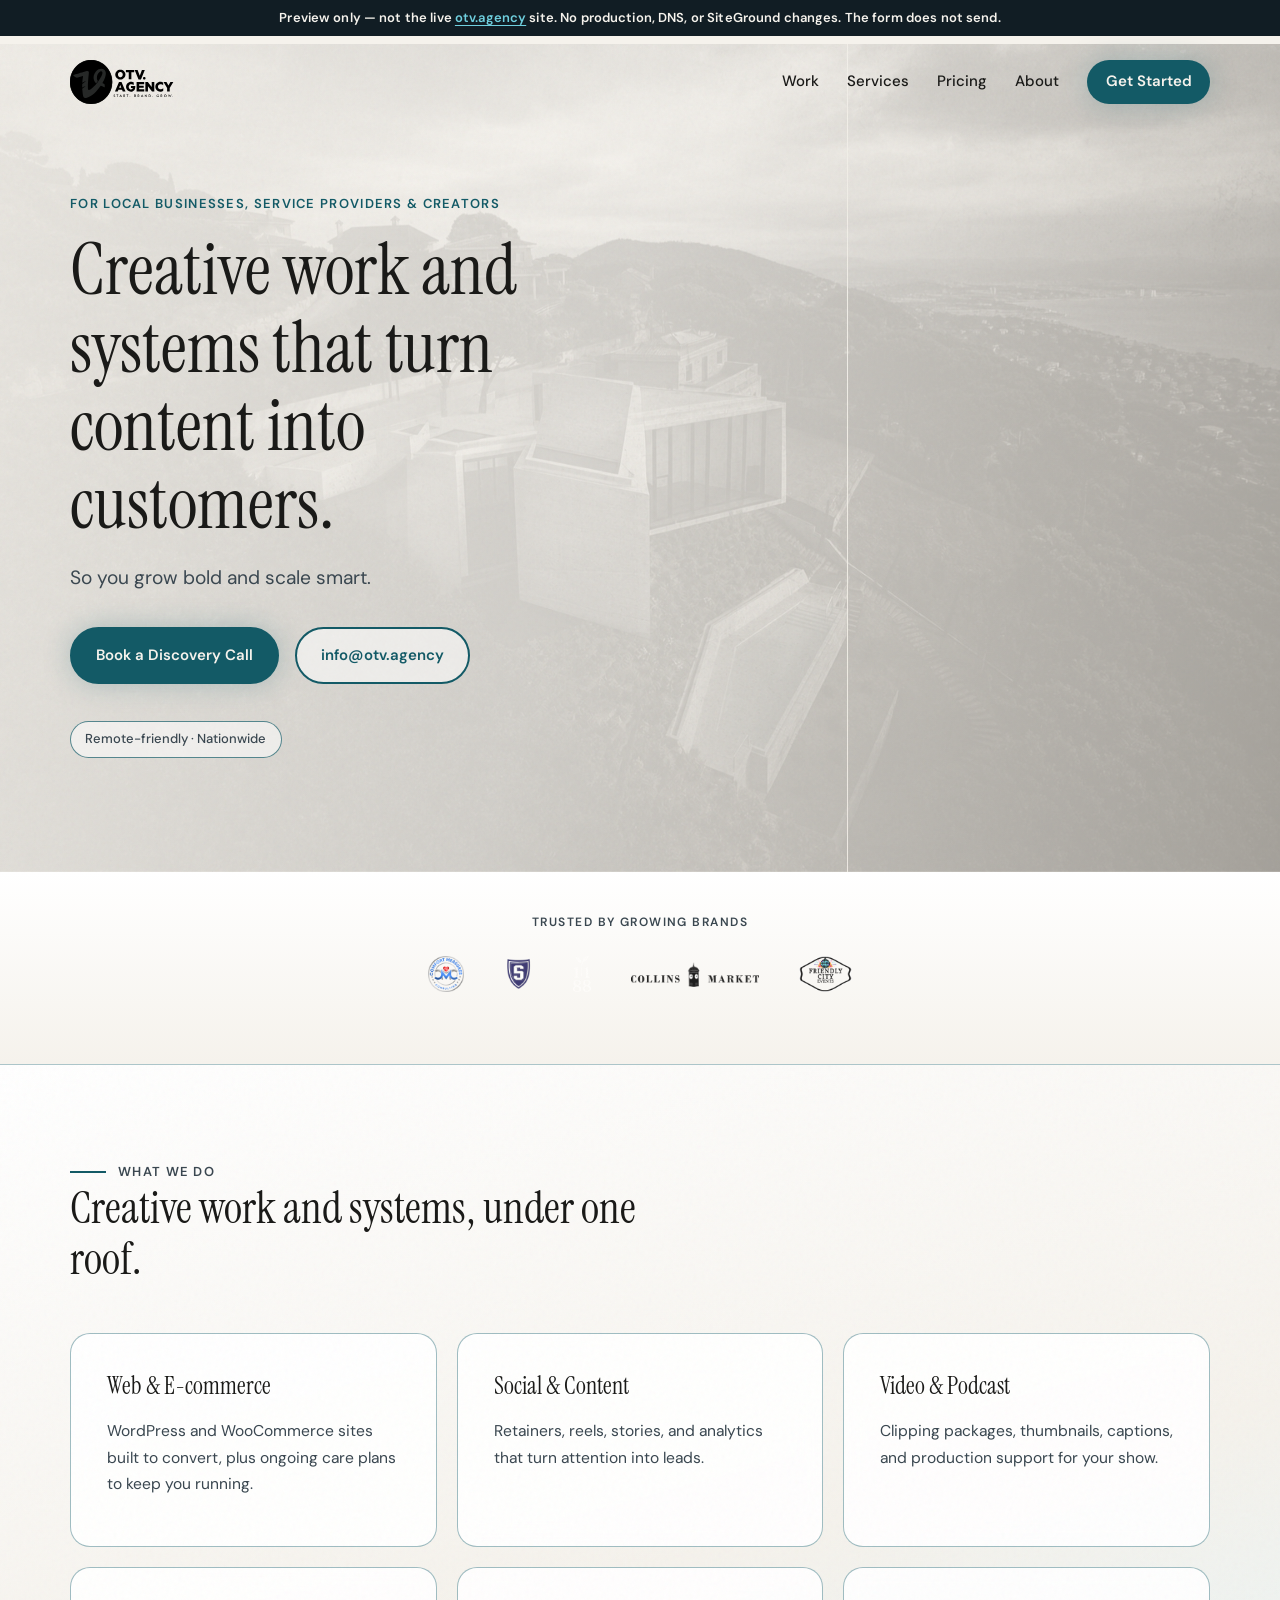
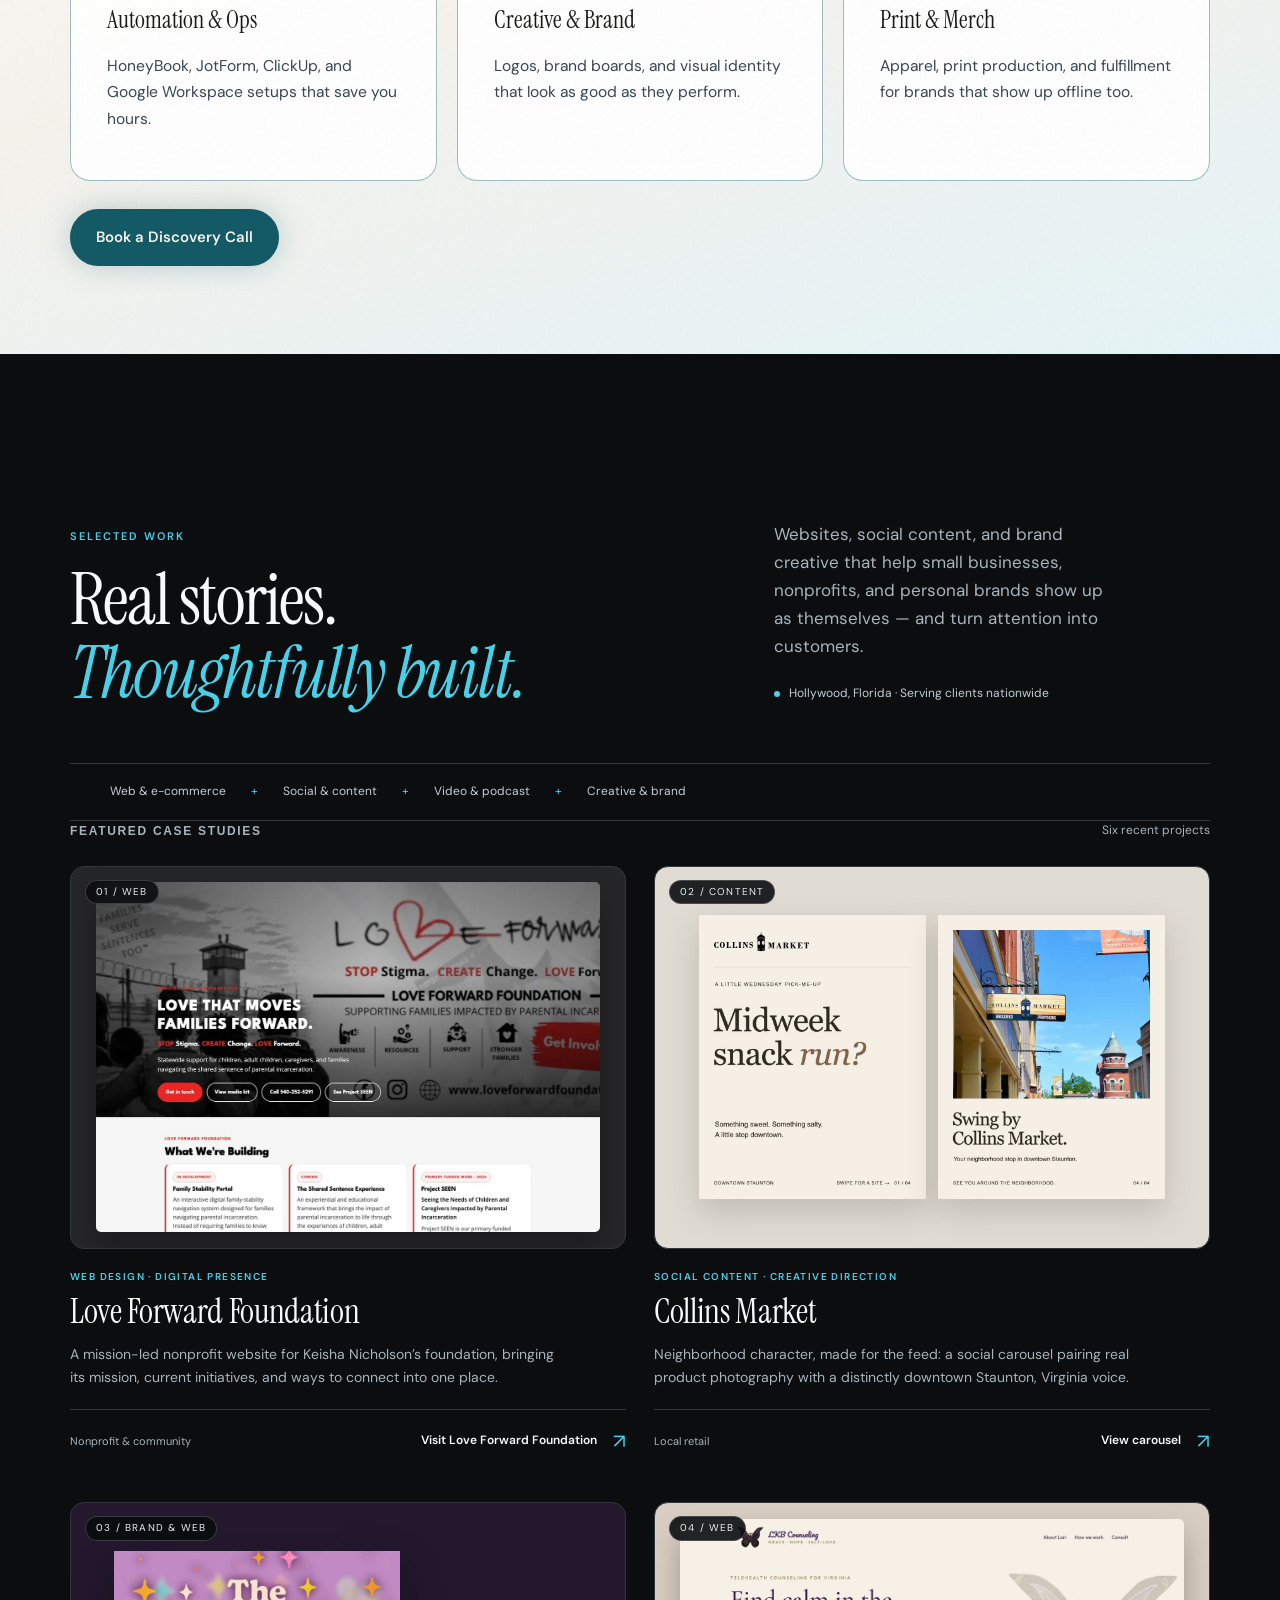
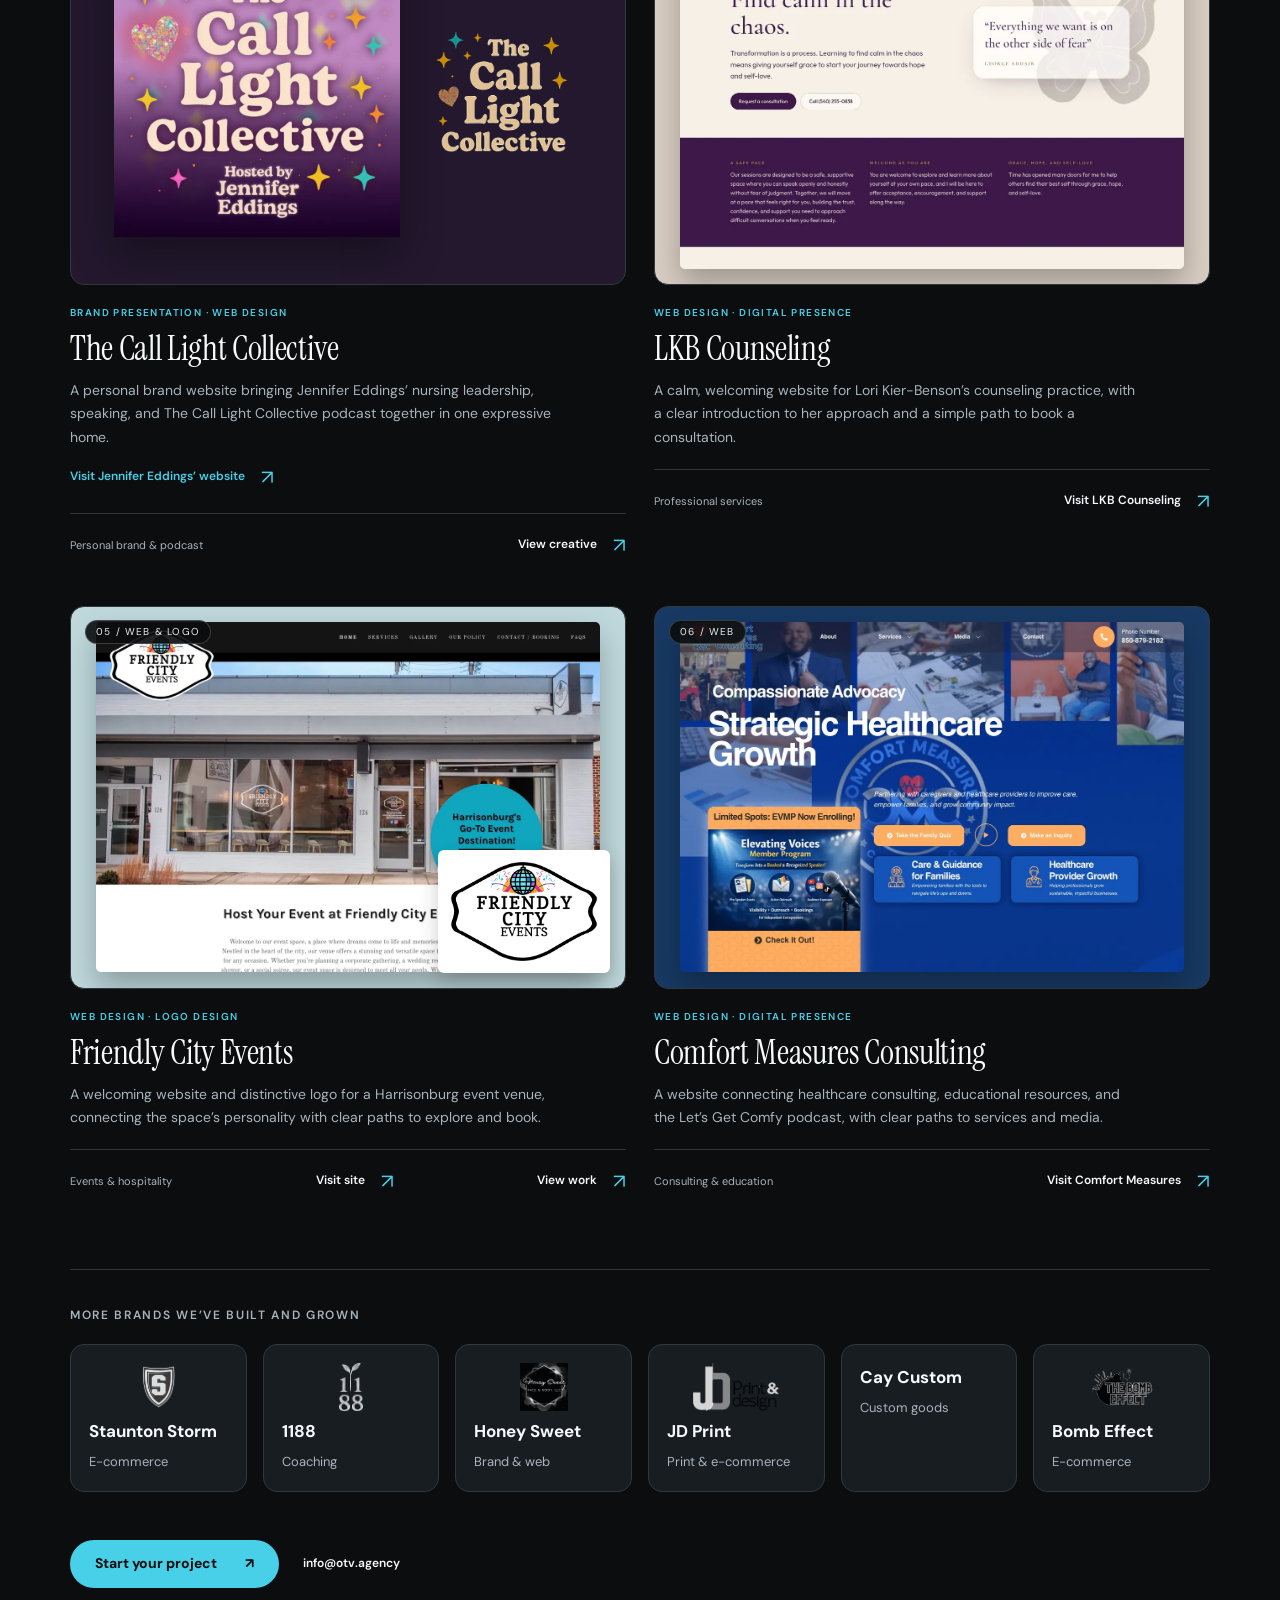
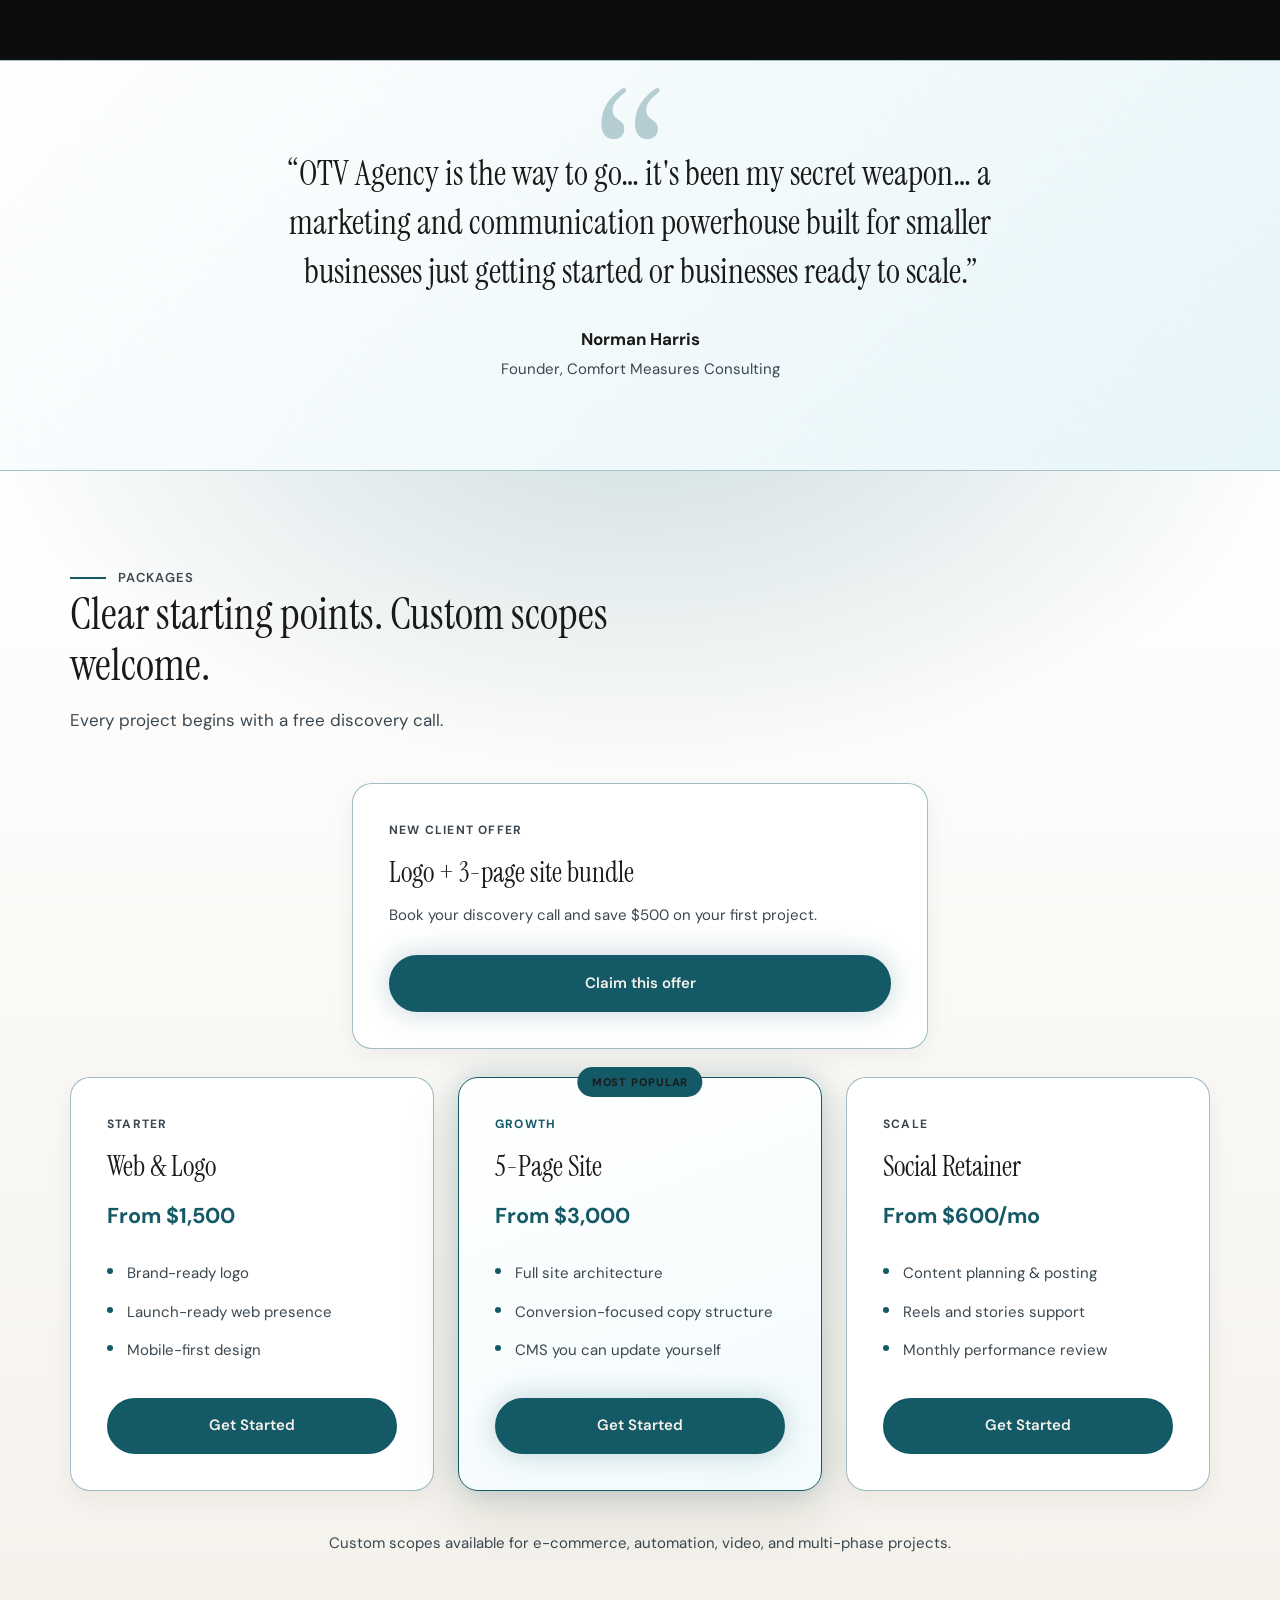
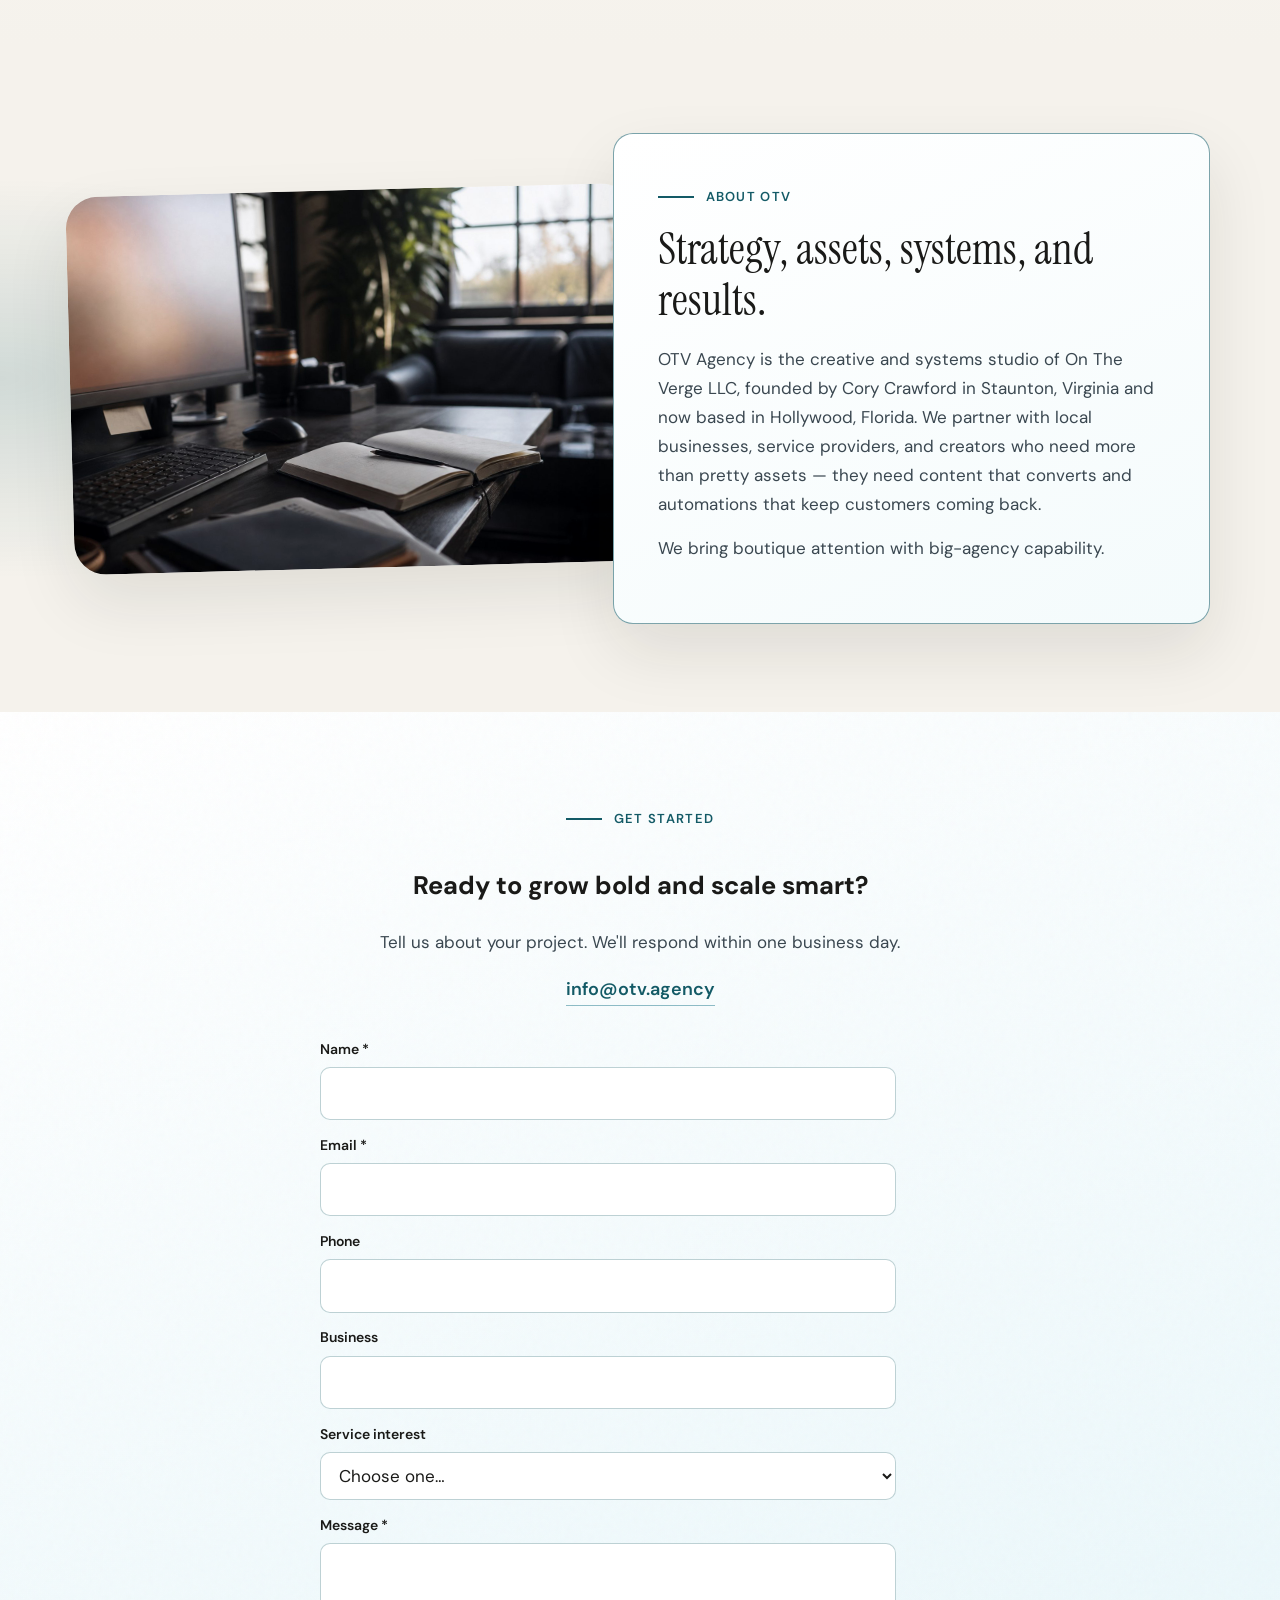
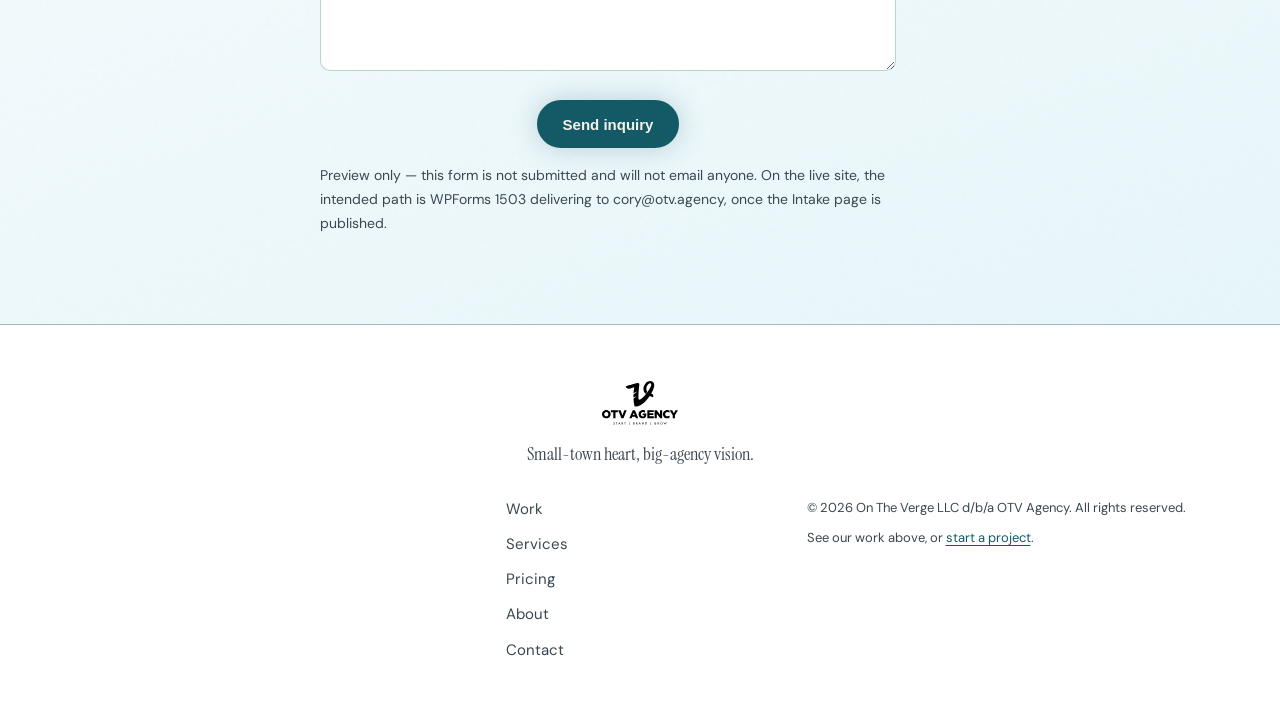
==== index.html @ 4861bded "Add noindex cleanup preview for otv.agency. Static staging only. Do not deploy to production or chan" ====
<!DOCTYPE html>
<html lang="en-US">
<head>
  <meta charset="UTF-8">
  <meta name="viewport" content="width=device-width, initial-scale=1">
  <title>OTV Agency | Web Design, Branding &amp; Social Content Agency (Preview)</title>
  <meta name="description" content="OTV Agency builds websites, brands, social content, and video that turn content into customers. See our work and start your project today.">
  <meta name="robots" content="noindex, nofollow">
  <link rel="canonical" href="https://otvagency.github.io/otv-agency-cleanup-preview/">
  <meta property="og:locale" content="en_US">
  <meta property="og:site_name" content="OTV Agency">
  <meta property="og:type" content="website">
  <meta property="og:title" content="OTV Agency | Web Design, Branding &amp; Social Content Agency">
  <meta property="og:description" content="OTV Agency builds websites, brands, social content, and video that turn content into customers. See our work and start your project today.">
  <meta property="og:url" content="https://otvagency.github.io/otv-agency-cleanup-preview/">
  <meta property="og:image" content="https://otvagency.github.io/otv-agency-cleanup-preview/theme/assets/images/og-image.jpg">
  <meta property="og:image:width" content="1200">
  <meta property="og:image:height" content="630">
  <meta property="og:image:alt" content="OTV Agency — Start. Brand. Grow.">
  <meta name="twitter:card" content="summary_large_image">
  <meta name="twitter:title" content="OTV Agency | Web Design, Branding &amp; Social Content Agency">
  <meta name="twitter:description" content="OTV Agency builds websites, brands, social content, and video that turn content into customers. See our work and start your project today.">
  <meta name="twitter:image" content="https://otvagency.github.io/otv-agency-cleanup-preview/theme/assets/images/og-image.jpg">
  <link rel="icon" href="theme/assets/images/favicon.svg" type="image/svg+xml">
  <link rel="preconnect" href="https://fonts.googleapis.com">
  <link rel="preconnect" href="https://fonts.gstatic.com" crossorigin>
  <link href="https://fonts.googleapis.com/css2?family=DM+Sans:ital,opsz,wght@0,9..40,400;0,9..40,500;0,9..40,600;0,9..40,700;1,9..40,400&amp;family=Instrument+Serif:ital@0;1&amp;display=swap" rel="stylesheet">
  <link rel="stylesheet" href="theme/assets/css/main.css">
  <link rel="stylesheet" href="theme/assets/portfolio-preview/portfolio.css">
</head>
<body class="has-preview-banner home">

<div class="preview-banner" role="note">
  Preview only — not the live <a href="https://otv.agency/">otv.agency</a> site. No production, DNS, or SiteGround changes. The form does not send.
</div>
<a class="skip-link" href="#main">Skip to content</a>
<header class="site-header" id="top"><div class="container header-inner"> <a aria-label="OTV Agency home" class="brand" href="https://otv.agency/"> <img alt="OTV Agency" class="brand-logo brand-logo--light" height="68" src="theme/assets/images/logos/OTV.Agency_Horiztonal_Logo_V3.svg" width="160"/> <img alt="" aria-hidden="true" class="brand-logo brand-logo--dark" height="68" src="theme/assets/images/logos/OTV.Agency_Horizontal_Logo_Dark.svg" width="160"/> </a> <button aria-controls="site-nav" aria-expanded="false" aria-label="Open menu" class="nav-toggle"> <span></span><span></span><span></span> </button><nav aria-label="Primary" class="site-nav" id="site-nav"> <a href="https://otv.agency/#work">Work</a> <a href="https://otv.agency/#services">Services</a> <a href="https://otv.agency/#pricing">Pricing</a> <a href="https://otv.agency/#about">About</a> <a class="nav-cta" href="#contact">Get Started</a></nav></div></header>
<main class="wp-block-group is-layout-flow wp-block-group-is-layout-flow" id="main"><section class="hero"><div aria-hidden="true" class="hero-media"> <img alt="" decoding="async" fetchpriority="high" height="1024" src="theme/assets/images/hero-bg.jpg" width="1536"/></div><div aria-hidden="true" class="hero-overlay"></div><div aria-hidden="true" class="hero-grain"></div><div class="container hero-inner"><div class="hero-grid"><p class="hero-eyebrow">For local businesses, service providers &amp; creators</p><div class="hero-copy"><h1>Creative work and systems that turn content into customers.</h1><p class="hero-lede">So you grow bold and scale smart.</p><div class="hero-actions"> <a class="btn btn-primary" href="#contact">Book a Discovery Call</a> <a class="btn btn-ghost" href="mailto:info@otv.agency">info@otv.agency</a></div><p class="hero-badge">Remote-friendly · Nationwide</p></div></div></div></section><section aria-label="Trusted by" class="proof-strip"><div class="container proof-strip-inner reveal is-visible" style="--reveal-delay: 0ms;"><p class="proof-strip-label">Trusted by growing brands</p><div class="proof-logos"> <img alt="Comfort Measures Consulting" loading="lazy" src="theme/assets/images/portfolio/logos/cmc.png"/> <img alt="Staunton Storm" loading="lazy" src="theme/assets/images/portfolio/logos/staunton-storm.png"/> <img alt="1188" loading="lazy" src="theme/assets/images/portfolio/logos/1188.png"/> <img alt="Collins Market" loading="lazy" src="theme/assets/images/portfolio/logos/collins-market.png"/> <img alt="Friendly City Events" loading="lazy" src="theme/assets/images/portfolio/logos/friendly-city.png"/></div></div></section><section class="section services" id="services"><div class="container"><div class="section-intro reveal is-visible" style="--reveal-delay: 60ms;"><p class="section-label">What We Do</p><h2>Creative work and systems, under one roof.</h2></div><div class="services-grid"><article class="service-card reveal is-visible" style="--reveal-delay: 120ms;"><h3>Web &amp; E-commerce</h3><p>WordPress and WooCommerce sites built to convert, plus ongoing care plans to keep you running.</p> </article><article class="service-card reveal is-visible" style="--reveal-delay: 180ms;"><h3>Social &amp; Content</h3><p>Retainers, reels, stories, and analytics that turn attention into leads.</p> </article><article class="service-card reveal is-visible" style="--reveal-delay: 240ms;"><h3>Video &amp; Podcast</h3><p>Clipping packages, thumbnails, captions, and production support for your show.</p> </article><article class="service-card reveal is-visible" style="--reveal-delay: 300ms;"><h3>Automation &amp; Ops</h3><p>HoneyBook, JotForm, ClickUp, and Google Workspace setups that save you hours.</p> </article><article class="service-card reveal is-visible" style="--reveal-delay: 360ms;"><h3>Creative &amp; Brand</h3><p>Logos, brand boards, and visual identity that look as good as they perform.</p> </article><article class="service-card reveal is-visible" style="--reveal-delay: 360ms;"><h3>Print &amp; Merch</h3><p>Apparel, print production, and fulfillment for brands that show up offline too.</p> </article></div><div class="services-foot"><a class="btn btn-primary service-cta--section" href="#contact">Book a Discovery Call</a></div></div></section><section aria-labelledby="work-title" class="otvp otvp-embed" id="work"><div class="wrap"><header class="otvp-intro"><div><p class="eyebrow">Selected work</p><h2 class="otvp-h1" id="work-title">Real stories.<br/><em>Thoughtfully built.</em></h2></div><div class="otvp-intro-copy"><p>Websites, social content, and brand creative that help small businesses, nonprofits, and personal brands show up as themselves — and turn attention into customers.</p><p class="location"><span aria-hidden="true" class="dot"></span>Hollywood, Florida · Serving clients nationwide</p></div></header><ul aria-label="Featured services" class="service-line"><li>Web &amp; e-commerce</li><li>Social &amp; content</li><li>Video &amp; podcast</li><li>Creative &amp; brand</li></ul><div class="work"><div class="work-title"><h3 class="otvp-sub">Featured case studies</h3><span>Six recent projects</span></div><div class="grid"><article class="project"><div class="visual web love"><span aria-hidden="true" class="project-number">01 / WEB</span><img alt="Love Forward Foundation website homepage designed by OTV Agency, headline “Love that moves families forward”" decoding="async" height="833" loading="lazy" src="theme/assets/portfolio-preview/assets/love-forward.webp" width="1200"/></div><div class="project-content"><p class="project-kicker">Web design · Digital presence</p><h3>Love Forward Foundation</h3><p class="project-description">A mission-led nonprofit website for Keisha Nicholson’s foundation, bringing its mission, current initiatives, and ways to connect into one place.</p><div class="project-bottom"><span>Nonprofit &amp; community</span><a class="text-link" href="https://loveforwardfoundation.org/landing/" rel="noopener" target="_blank">Visit Love Forward Foundation <b aria-hidden="true">↗</b></a></div></div></article><article class="project"><div class="visual social"><span aria-hidden="true" class="project-number">02 / CONTENT</span><img alt="Collins Market “Midweek snack run?” Instagram carousel cover by OTV Agency" decoding="async" height="900" loading="lazy" src="theme/assets/portfolio-preview/assets/collins-01.webp" width="720"/><img alt="Collins Market carousel slide featuring the downtown Staunton storefront" decoding="async" height="900" loading="lazy" src="theme/assets/portfolio-preview/assets/collins-04.webp" width="720"/></div><div class="project-content"><p class="project-kicker">Social content · Creative direction</p><h3>Collins Market</h3><p class="project-description">Neighborhood character, made for the feed: a social carousel pairing real product photography with a distinctly downtown Staunton, Virginia voice.</p><div class="project-bottom"><span>Local retail</span><button aria-haspopup="dialog" class="text-link" data-open="otvp-collins" type="button">View carousel <b aria-hidden="true">↗</b></button></div></div></article><article class="project"><div class="visual clc"><span aria-hidden="true" class="project-number">03 / BRAND &amp; WEB</span><img alt="The Call Light Collective podcast cover art hosted by Jennifer Eddings" class="cover" decoding="async" height="720" loading="lazy" src="theme/assets/portfolio-preview/assets/call-light-cover.webp" width="720"/><img alt="The Call Light Collective wordmark logo" class="wordmark" decoding="async" height="371" loading="lazy" src="theme/assets/portfolio-preview/assets/call-light-wordmark.webp" width="400"/></div><div class="project-content"><p class="project-kicker">Brand presentation · Web design</p><h3>The Call Light Collective</h3><p class="project-description">A personal brand website bringing Jennifer Eddings’ nursing leadership, speaking, and The Call Light Collective podcast together in one expressive home.</p><a class="text-link website-link" href="https://jennifereddings.com/" rel="noopener" target="_blank">Visit Jennifer Eddings’ website <b aria-hidden="true">↗</b></a><div class="project-bottom"><span>Personal brand &amp; podcast</span><button aria-haspopup="dialog" class="text-link" data-open="otvp-calllight" type="button">View creative <b aria-hidden="true">↗</b></button></div></div></article><article class="project"><div class="visual web lkb"><span aria-hidden="true" class="project-number">04 / WEB</span><img alt="LKB Counseling therapy practice website with plum and cream palette and “Find calm in the chaos” headline" decoding="async" height="833" loading="lazy" src="theme/assets/portfolio-preview/assets/lkb-counseling.webp" width="1200"/></div><div class="project-content"><p class="project-kicker">Web design · Digital presence</p><h3>LKB Counseling</h3><p class="project-description">A calm, welcoming website for Lori Kier-Benson’s counseling practice, with a clear introduction to her approach and a simple path to book a consultation.</p><div class="project-bottom"><span>Professional services</span><a class="text-link" href="https://lkbcounseling.com/" rel="noopener" target="_blank">Visit LKB Counseling <b aria-hidden="true">↗</b></a></div></div></article><article class="project"><div class="visual web fce"><span aria-hidden="true" class="project-number">05 / WEB &amp; LOGO</span><img alt="Friendly City Events venue website in Harrisonburg, Virginia, designed by OTV Agency" decoding="async" height="833" loading="lazy" src="theme/assets/portfolio-preview/assets/friendly-city.webp" width="1200"/><img alt="Friendly City Events disco-ball logo designed by OTV Agency" class="project-logo" decoding="async" height="609" loading="lazy" src="theme/assets/portfolio-preview/assets/friendly-city-logo.webp" width="900"/></div><div class="project-content"><p class="project-kicker">Web design · Logo design</p><h3>Friendly City Events</h3><p class="project-description">A welcoming website and distinctive logo for a Harrisonburg event venue, connecting the space’s personality with clear paths to explore and book.</p><div class="project-bottom"><span>Events &amp; hospitality</span><a class="text-link" href="https://friendlycityevents.com/" rel="noopener" target="_blank">Visit site <b aria-hidden="true">↗</b></a> <button aria-haspopup="dialog" class="text-link" data-open="otvp-friendly" type="button">View work <b aria-hidden="true">↗</b></button></div></div></article><article class="project"><div class="visual web cmc"><span aria-hidden="true" class="project-number">06 / WEB</span><img alt="Comfort Measures Consulting healthcare consulting website homepage with services navigation" decoding="async" height="833" loading="lazy" src="theme/assets/portfolio-preview/assets/comfort-measures.webp" width="1200"/></div><div class="project-content"><p class="project-kicker">Web design · Digital presence</p><h3>Comfort Measures Consulting</h3><p class="project-description">A website connecting healthcare consulting, educational resources, and the Let’s Get Comfy podcast, with clear paths to services and media.</p><div class="project-bottom"><span>Consulting &amp; education</span><a class="text-link" href="https://comfortmeasuresconsulting.com/" rel="noopener" target="_blank">Visit Comfort Measures <b aria-hidden="true">↗</b></a></div></div></article></div></div><div aria-labelledby="more-brands-title" class="otvp-more"><h3 class="otvp-sub" id="more-brands-title">More brands we’ve built and grown</h3><ul class="otvp-brands"><li><a href="https://stauntonstorm.com/" rel="noopener" target="_blank"> <img alt="Staunton Storm logo — E-commerce client of OTV Agency" decoding="async" height="80" loading="lazy" src="theme/assets/images/portfolio/logos/staunton-storm.png" width="160"/> <strong>Staunton Storm</strong><small>E-commerce</small> </a></li><li><a href="https://teamee88.com/" rel="noopener" target="_blank"> <img alt="1188 logo — Coaching client of OTV Agency" decoding="async" height="80" loading="lazy" src="theme/assets/images/portfolio/logos/1188.png" width="160"/> <strong>1188</strong><small>Coaching</small> </a></li><li><span> <img alt="Honey Sweet logo — Brand &amp; web client of OTV Agency" decoding="async" height="80" loading="lazy" src="theme/assets/images/portfolio/logos/honey-sweet.png" width="160"/> <strong>Honey Sweet</strong><small>Brand &amp; web</small> </span></li><li><span> <img alt="JD Print logo — Print &amp; e-commerce client of OTV Agency" decoding="async" height="80" loading="lazy" src="theme/assets/images/portfolio/logos/jdprint.png" width="160"/> <strong>JD Print</strong><small>Print &amp; e-commerce</small> </span></li><li><span> <strong>Cay Custom</strong><small>Custom goods</small> </span></li><li><span> <img alt="Bomb Effect logo — E-commerce client of OTV Agency" decoding="async" height="80" loading="lazy" src="theme/assets/images/portfolio/logos/bomb-effect.png" width="160"/> <strong>Bomb Effect</strong><small>E-commerce</small> </span></li></ul></div><p class="otvp-cta-row"><a class="button" href="#contact">Start your project <span aria-hidden="true">↗</span></a> <a class="text-link" href="mailto:info@otv.agency">info@otv.agency</a></p></div> <dialog aria-labelledby="otvp-collins-title" id="otvp-collins"><div class="dialog-top"><h3 id="otvp-collins-title">Collins Market / Midweek Snack Run</h3><button aria-label="Close carousel" class="close" data-close="" type="button">×</button></div><p class="dialog-copy">Selected social creative · Four original carousel graphics.</p><div class="gallery"><img alt="Slide 1 of 4: Midweek snack run?" decoding="async" height="900" loading="lazy" src="theme/assets/portfolio-preview/assets/collins-01.webp" width="720"/><img alt="Slide 2 of 4: Something sweet — Milka chocolate product photo" decoding="async" height="900" loading="lazy" src="theme/assets/portfolio-preview/assets/collins-02.webp" width="720"/><img alt="Slide 3 of 4: Something salty — wrap, chips, and drink photo" decoding="async" height="900" loading="lazy" src="theme/assets/portfolio-preview/assets/collins-03.webp" width="720"/><img alt="Slide 4 of 4: Swing by Collins Market — downtown storefront photo" decoding="async" height="900" loading="lazy" src="theme/assets/portfolio-preview/assets/collins-04.webp" width="720"/></div></dialog> <dialog aria-labelledby="otvp-calllight-title" id="otvp-calllight"><div class="dialog-top"><h3 id="otvp-calllight-title">The Call Light Collective</h3><button aria-label="Close creative gallery" class="close" data-close="" type="button">×</button></div><p class="dialog-copy">Jennifer Eddings’ personal brand website and podcast artwork. <a href="https://jennifereddings.com/" rel="noopener" target="_blank">Visit Jennifer’s website ↗</a></p><div class="gallery brand"><img alt="Jennifer Eddings “Nurse Leader and Storyteller” personal brand website" class="website-preview" decoding="async" height="833" loading="lazy" src="theme/assets/portfolio-preview/assets/jennifer-eddings-website.webp" width="1200"/><img alt="The Call Light Collective podcast artwork" decoding="async" height="720" loading="lazy" src="theme/assets/portfolio-preview/assets/call-light-cover.webp" width="720"/><img alt="The Call Light Collective wordmark" decoding="async" height="371" loading="lazy" src="theme/assets/portfolio-preview/assets/call-light-wordmark.webp" width="400"/></div></dialog> <dialog aria-labelledby="otvp-friendly-title" id="otvp-friendly"><div class="dialog-top"><h3 id="otvp-friendly-title">Friendly City Events / Website &amp; logo</h3><button aria-label="Close gallery" class="close" data-close="" type="button">×</button></div><p class="dialog-copy">Website and logo for the Harrisonburg event venue. <a href="https://friendlycityevents.com/" rel="noopener" target="_blank">Visit the website ↗</a></p><div class="gallery brand logo-work"><img alt="Friendly City Events website homepage" decoding="async" height="833" loading="lazy" src="theme/assets/portfolio-preview/assets/friendly-city.webp" width="1200"/><img alt="Friendly City Events logo with disco ball and colorful accents" decoding="async" height="609" loading="lazy" src="theme/assets/portfolio-preview/assets/friendly-city-logo.webp" width="900"/></div></dialog></section><section class="section testimonial"><div class="container testimonial-inner reveal is-visible" style="--reveal-delay: 360ms;"><blockquote><p>“OTV Agency is the way to go… it's been my secret weapon… a marketing and communication powerhouse built for smaller businesses just getting started or businesses ready to scale.”</p> <cite> <strong>Norman Harris</strong> <span>Founder, Comfort Measures Consulting</span> </cite></blockquote></div></section><section class="section pricing" id="pricing"><div class="container"><div class="section-intro reveal is-visible" style="--reveal-delay: 360ms;"><p class="section-label">Packages</p><h2>Clear starting points. Custom scopes welcome.</h2><p>Every project begins with a free discovery call.</p></div><article class="pricing-card pricing-offer reveal is-visible" id="new-client-offer" style="--reveal-delay: 360ms;"><p class="pricing-tier">New client offer</p><h3>Logo + 3-page site bundle</h3><p class="pricing-offer-copy">Book your discovery call and save $500 on your first project.</p> <a class="btn btn-primary" href="#contact">Claim this offer</a></article><div class="pricing-grid"><article class="pricing-card reveal is-visible" style="--reveal-delay: 360ms;"><p class="pricing-tier">Starter</p><h3>Web &amp; Logo</h3><p class="pricing-amount">From $1,500</p><ul><li>Brand-ready logo</li><li>Launch-ready web presence</li><li>Mobile-first design</li></ul> <a class="btn btn-secondary" href="#contact">Get Started</a></article><article class="pricing-card pricing-card--featured reveal is-visible" style="--reveal-delay: 360ms;"><p class="pricing-badge">Most popular</p><p class="pricing-tier">Growth</p><h3>5-Page Site</h3><p class="pricing-amount">From $3,000</p><ul><li>Full site architecture</li><li>Conversion-focused copy structure</li><li>CMS you can update yourself</li></ul> <a class="btn btn-primary" href="#contact">Get Started</a></article><article class="pricing-card reveal is-visible" style="--reveal-delay: 360ms;"><p class="pricing-tier">Scale</p><h3>Social Retainer</h3><p class="pricing-amount">From $600/mo</p><ul><li>Content planning &amp; posting</li><li>Reels and stories support</li><li>Monthly performance review</li></ul> <a class="btn btn-secondary" href="#contact">Get Started</a></article></div><p class="pricing-note">Custom scopes available for e-commerce, automation, video, and multi-phase projects.</p></div></section><section class="section about" id="about"><div class="container about-grid"><div class="about-media"> <img alt="Creative workspace at OTV Agency" src="theme/assets/images/about-studio.jpg"/></div><div class="about-copy reveal is-visible" style="--reveal-delay: 360ms;"><p class="section-label">About OTV</p><h2>Strategy, assets, systems, and results.</h2><p>OTV Agency is the creative and systems studio of On The Verge LLC, founded by Cory Crawford in Staunton, Virginia and now based in Hollywood, Florida. We partner with local businesses, service providers, and creators who need more than pretty assets — they need content that converts and automations that keep customers coming back.</p><p>We bring boutique attention with big-agency capability.</p></div></div></section><section class="section contact contact--cta" id="contact"><div class="container contact-cta-inner reveal is-visible" style="--reveal-delay: 360ms;"><p class="section-label">Get Started</p><h2>Ready to grow bold and scale smart?</h2><p>Tell us about your project. We'll respond within one business day.</p><div class="contact-actions">  <a class="contact-link" href="mailto:info@otv.agency">info@otv.agency</a></div>
<form action="#" class="contact-form-preview" id="lead-form" method="post" novalidate="">
<label for="lead-name">Name *</label>
<input autocomplete="name" id="lead-name" name="name" required="" type="text"/>
<label for="lead-email">Email *</label>
<input autocomplete="email" id="lead-email" name="email" required="" type="email"/>
<label for="lead-phone">Phone</label>
<input autocomplete="tel" id="lead-phone" name="phone" type="tel"/>
<label for="lead-business">Business</label>
<input autocomplete="organization" id="lead-business" name="business" type="text"/>
<label for="lead-service">Service interest</label>
<select id="lead-service" name="service">
<option value="">Choose one…</option>
<option>Web &amp; E-commerce</option>
<option>Social &amp; Content</option>
<option>Video &amp; Podcast</option>
<option>Automation &amp; Ops</option>
<option>Creative &amp; Brand</option>
<option>Not sure yet</option>
</select>
<label for="lead-message">Message *</label>
<textarea id="lead-message" name="message" required=""></textarea>
<div class="contact-actions" style="margin-top:1.25rem">
<button class="btn btn-primary" type="submit">Send inquiry</button>
</div>
<p class="form-note">Preview only — this form is not submitted and will not email anyone. On the live site, the intended path is WPForms 1503 delivering to cory@otv.agency, once the Intake page is published.</p>
<p class="form-success" role="status">Preview only. No message was sent.</p>
</form>
</div></section></main>
<footer class="site-footer"><div class="container footer-inner"><div class="footer-brand"> <img alt="OTV Agency" height="120" src="theme/assets/images/logos/OTV.Agency_Stacked_Logo_V4.svg" width="120"/><p class="footer-tagline">Small-town heart, big-agency vision.</p></div><nav aria-label="Footer" class="footer-nav"> <a href="https://otv.agency/#work">Work</a> <a href="https://otv.agency/#services">Services</a> <a href="https://otv.agency/#pricing">Pricing</a> <a href="https://otv.agency/#about">About</a> <a href="https://otv.agency/#contact">Contact</a></nav><div class="footer-meta"><p>© 2026 On The Verge LLC d/b/a OTV Agency. All rights reserved.</p><p class="footer-note">See our work above, or <a href="#contact">start a project</a>.</p></div></div></footer>
<script src="theme/assets/js/main.js" defer></script>
<script src="theme/assets/portfolio-preview/portfolio.js" defer></script>
<script>
document.getElementById('lead-form')?.addEventListener('submit', function (e) {
  e.preventDefault();
  this.classList.add('is-preview-submit');
});
</script>
</body></html>
---- theme/assets/css/main.css ----
:root {
  /* Slate Lagoon B (approved 2026-11-08) — trivial token swap, typography unchanged */
  --ink: #1a1a18;
  --ink-soft: #3a4750;
  --muted: #3a4750;
  --muted-light: #3a4750;
  --paper: #f5f2ec;
  --paper-2: #ebe7df;
  --white: #ffffff;
  --line: rgba(19, 90, 102, 0.16);
  --cyan: #135a66;
  --cyan-ink: #135a66;
  --cyan-ink-hover: #15535e;
  --cyan-bright: #3fbfd2; /* dark-mode / effect only; not for text on cream */

  /* Legacy names kept so older selectors still resolve */
  --black: var(--ink);
  --charcoal: #ebe7df;
  --surface: var(--white);
  --cream: var(--ink);
  --cream-deep: var(--paper-2);
  --cyan-deep: var(--cyan-ink);

  --forest: var(--cyan);
  --forest-deep: var(--cyan-ink);
  --navy: var(--cyan);
  --navy-deep: var(--cyan-ink);
  --stone: var(--muted);

  --font-display: "Instrument Serif", Georgia, serif;
  --font-body: "DM Sans", system-ui, sans-serif;

  --shadow-sm: 0 8px 24px rgba(26, 26, 24, 0.06);
  --shadow-md: 0 18px 44px rgba(26, 26, 24, 0.08);
  --shadow-lg: 0 28px 64px rgba(26, 26, 24, 0.1);
  --glow-cyan: 0 0 28px rgba(19, 90, 102, 0.25);
  --grain: url("data:image/svg+xml,%3Csvg viewBox='0 0 256 256' xmlns='http://www.w3.org/2000/svg'%3E%3Cfilter id='n'%3E%3CfeTurbulence type='fractalNoise' baseFrequency='0.85' numOctaves='4' stitchTiles='stitch'/%3E%3C/filter%3E%3Crect width='100%25' height='100%25' filter='url(%23n)' opacity='0.55'/%3E%3C/svg%3E");
  --radius-sm: 12px;
  --radius-md: 20px;
  --radius-lg: 32px;
  --max-width: 1140px;
  --preview-banner-h: 2.75rem;
}


*, *::before, *::after { box-sizing: border-box; }
html { scroll-behavior: smooth; }
body {
  margin: 0;
  font-family: var(--font-body);
  font-size: 1.0625rem;
  line-height: 1.7;
  color: var(--ink);
  background: var(--paper);
}
img { max-width: 100%; height: auto; display: block; }
a { color: var(--cyan-ink); text-underline-offset: 3px; }
a:hover { color: var(--cyan-ink-hover); }
a:focus-visible,
.btn:focus-visible,
.nav-toggle:focus-visible {
  outline: 2px solid var(--cyan-ink);
  outline-offset: 3px;
}

.skip-link {
  position: absolute; left: -9999px; top: 0; z-index: 9999;
  padding: 0.75rem 1.25rem; background: var(--cyan); color: var(--ink);
}
.skip-link:focus { left: 1rem; top: 1rem; }

.container { width: min(100% - 2.5rem, var(--max-width)); margin-inline: auto; }

/* Header */
.site-header {
  position: fixed; top: 0; left: 0; right: 0; z-index: 100;
  transition: background 0.3s, box-shadow 0.3s;
}
.site-header.is-scrolled {
  background: rgba(255, 255, 255, 0.94);
  backdrop-filter: blur(12px);
  box-shadow: var(--shadow-sm);
  border-bottom: 1px solid rgba(19, 90, 102, 0.35);
}
.header-inner {
  display: flex; align-items: center; justify-content: space-between;
  padding: 1rem 0; gap: 1rem;
}
.brand { display: flex; align-items: center; text-decoration: none; }
.brand-logo { height: 44px; width: auto; }
.is-editing .brand { min-width: 0; max-width: calc(100% - 3.25rem); }
.is-editing .brand-lockup {
  display: block;
  height: auto;
  width: auto;
  max-height: 4.5rem;
  max-width: 100%;
  object-fit: contain;
  object-position: left center;
}
.brand-logo--light { display: none; }
.brand-logo--dark { display: block; }

.site-nav { display: flex; align-items: center; gap: 1.75rem; }
.site-nav a {
  text-decoration: none; font-size: 0.9375rem; font-weight: 500;
  color: var(--ink);
}
.site-header.is-scrolled .site-nav a { color: var(--ink); }
.site-nav a:hover { color: var(--cyan-ink); opacity: 1; }
.site-header.is-scrolled .site-nav a:hover { color: var(--cyan-ink); opacity: 1; }
.nav-cta {
  padding: 0.55rem 1.15rem; border-radius: 999px;
  background: var(--cyan); color: var(--ink) !important;
  font-weight: 600 !important;
  box-shadow: var(--glow-cyan);
}
.nav-cta:hover { background: var(--cyan-ink); color: var(--white) !important; }
.site-header.is-scrolled .nav-cta {
  background: var(--cyan); color: var(--ink) !important;
}
.site-header.is-scrolled .nav-cta:hover {
  background: var(--cyan-ink); color: var(--white) !important;
}

.nav-toggle {
  display: none; flex-direction: column; gap: 5px;
  background: none; border: none; cursor: pointer; padding: 0.5rem;
}
.nav-toggle span {
  display: block; width: 24px; height: 2px;
  background: var(--ink); transition: 0.3s;
}
.site-header.is-scrolled .nav-toggle span { background: var(--ink); }

/* Hero */
.hero {
  position: relative; min-height: 92vh; display: flex; align-items: center;
  color: var(--ink); overflow: hidden;
  background: var(--paper);
}
.hero-media {
  position: absolute; inset: 0;
}
.hero-media img {
  width: 100%; height: 100%; object-fit: cover;
  filter: saturate(0.4) contrast(0.92) brightness(1.2);
}
.hero-overlay {
  position: absolute; inset: 0; z-index: 1;
  background: linear-gradient(
    105deg,
    rgba(245, 242, 236, 0.94) 0%,
    rgba(245, 242, 236, 0.84) 46%,
    rgba(221, 216, 207, 0.72) 100%
  );
}
.hero-grain {
  position: absolute; inset: 0; z-index: 2;
  opacity: 0.08;
  mix-blend-mode: multiply;
  pointer-events: none;
  background-image: var(--grain);
}
.hero-inner { position: relative; z-index: 3; padding: 8rem 0 5rem; }
.hero-grid {
  display: grid;
  grid-template-columns: minmax(0, 1fr) minmax(220px, 26rem);
  column-gap: clamp(2rem, 5vw, 4rem);
  row-gap: 1rem;
  align-items: start;
}
.hero-eyebrow {
  grid-column: 1 / -1;
  margin: 0;
  font-size: 0.8125rem;
  font-weight: 600;
  letter-spacing: 0.1em;
  text-transform: uppercase;
  color: var(--cyan-ink);
}
.hero-offer {
  grid-row: 2;
  grid-column: 2;
  align-self: start;
  padding: 1.75rem 1.75rem 1.5rem;
  border-radius: var(--radius-md);
  border: 1px solid rgba(19, 90, 102, 0.85);
  background: rgba(255, 255, 255, 0.92);
  backdrop-filter: blur(14px);
  box-shadow: var(--glow-cyan), 0 24px 50px rgba(21, 32, 38, 0.08);
}
.hero-copy {
  grid-row: 2;
  grid-column: 1;
}
.hero-offer-label {
  margin: 0 0 0.75rem;
  font-size: 0.75rem;
  font-weight: 700;
  letter-spacing: 0.12em;
  text-transform: uppercase;
  color: var(--cyan-ink);
}
.hero-offer-headline {
  margin: 0 0 0.75rem;
  font-family: var(--font-display);
  font-size: clamp(1.5rem, 2.5vw, 1.875rem);
  line-height: 1.15;
  color: var(--ink);
}
.hero-offer-copy {
  margin: 0 0 1.25rem;
  font-size: 0.9375rem;
  line-height: 1.55;
  color: var(--ink-soft);
}
.hero-offer-cta { width: 100%; }
.hero h1 {
  font-family: var(--font-display); font-size: clamp(2.75rem, 6vw, 4.5rem);
  font-weight: 400; line-height: 1.08; margin: 0 0 1.25rem; max-width: 16ch;
  color: var(--ink);
}
.hero-lede { font-size: 1.2rem; max-width: 44ch; color: var(--ink-soft); margin: 0 0 2rem; }
.hero-actions { display: flex; flex-wrap: wrap; gap: 1rem; margin-bottom: 1.5rem; }
.hero-badge {
  display: inline-block; font-size: 0.8125rem; font-weight: 500;
  padding: 0.4rem 0.9rem; border-radius: 999px;
  border: 1px solid rgba(19, 90, 102, 0.7); color: var(--ink-soft);
  background: rgba(255, 255, 255, 0.55);
}

/* Proof strip */
.proof-strip {
  padding: 2.5rem 0;
  background: linear-gradient(180deg, #ffffff 0%, var(--paper) 100%);
  border-bottom: 1px solid rgba(19, 90, 102, 0.35);
}
.proof-strip-inner { text-align: center; }
.proof-strip-label {
  margin: 0 0 1.5rem;
  font-size: 0.75rem;
  font-weight: 600;
  letter-spacing: 0.12em;
  text-transform: uppercase;
  color: var(--muted);
}
.proof-logos {
  display: flex;
  flex-wrap: wrap;
  align-items: center;
  justify-content: center;
  gap: 2rem 2.5rem;
  margin-bottom: 2rem;
}
.is-editing .proof-logos {
  margin-bottom: 0;
}
.is-editing .contact.section {
  padding-bottom: 2.75rem;
}
.is-editing .proof-strip {
  margin-top: 0;
  margin-bottom: 4.5rem;
  padding-top: 1.5rem;
  padding-bottom: 2.25rem;
}
.is-editing .proof-strip-label {
  font-size: 0.8125rem;
  margin-bottom: 1.75rem;
}
.is-editing .proof-logos {
  gap: 2.25rem 3rem;
}
.is-editing .proof-logos img {
  height: 3.25rem;
  max-width: 11rem;
}
.is-editing .proof-logos a {
  display: inline-flex;
  align-items: center;
  line-height: 0;
}
.proof-logos img {
  height: 2.25rem;
  width: auto;
  max-width: 8rem;
  object-fit: contain;
  opacity: 0.88;
  filter: none;
  transition: opacity 0.2s;
}
.proof-logos img:hover { opacity: 1; }
.proof-quote {
  margin: 0 auto;
  max-width: 52ch;
  padding: 0;
  border: none;
}
.proof-quote p {
  margin: 0 0 0.5rem;
  font-family: var(--font-display);
  font-size: 1.125rem;
  line-height: 1.5;
  color: var(--ink);
  font-style: italic;
}
.proof-quote cite {
  font-style: normal;
  font-size: 0.875rem;
  color: var(--muted);
}

/* Buttons */
.btn {
  display: inline-flex; align-items: center; justify-content: center;
  padding: 0.85rem 1.5rem; border-radius: 999px; font-weight: 600;
  font-size: 0.9375rem; text-decoration: none; border: 2px solid transparent;
  transition: transform 0.2s, background 0.2s, color 0.2s, box-shadow 0.2s;
}
.btn:hover { transform: translateY(-1px); }
.btn-primary {
  background: var(--cyan);
  color: var(--ink);
  box-shadow: var(--glow-cyan);
}
.btn-primary:hover {
  background: var(--cyan-ink);
  color: var(--white);
  box-shadow: 0 0 32px rgba(19, 90, 102, 0.55);
}
.btn-secondary {
  background: transparent;
  color: var(--cyan-ink);
  border-color: rgba(19, 90, 102, 0.9);
}
.btn-secondary:hover {
  background: rgba(19, 90, 102, 0.16);
  color: var(--cyan-ink-hover);
  border-color: var(--cyan);
}
.btn-ghost {
  background: rgba(255, 255, 255, 0.55);
  color: var(--cyan-ink);
  border-color: rgba(19, 90, 102, 0.9);
}
.btn-ghost:hover {
  background: rgba(19, 90, 102, 0.16);
  color: var(--cyan-ink-hover);
  border-color: var(--cyan);
}

/* Sections */
.section {
  position: relative;
  padding: 5.5rem 0;
  overflow: hidden;
}
.section-label {
  display: inline-flex;
  align-items: center;
  gap: 0.75rem;
  font-size: 0.8125rem;
  font-weight: 600;
  letter-spacing: 0.1em;
  text-transform: uppercase;
  color: var(--cyan-ink);
  margin: 0 0 0.75rem;
}
.section-label::before {
  content: "";
  width: 2.25rem;
  height: 2px;
  background: var(--cyan);
  flex-shrink: 0;
}
.section-intro { max-width: 640px; margin-bottom: 3rem; }
.section-intro h2 {
  font-family: var(--font-display);
  font-size: clamp(2rem, 4vw, 2.75rem);
  font-weight: 400;
  line-height: 1.15;
  margin: 0 0 1rem;
  color: var(--ink);
}
.section-intro p { color: var(--muted); margin: 0; }

/* Scroll reveal */
.reveal {
  opacity: 0;
  transform: translateY(22px);
  transition: opacity 0.65s ease var(--reveal-delay, 0ms),
    transform 0.65s ease var(--reveal-delay, 0ms);
}
.reveal.is-visible {
  opacity: 1;
  transform: none;
}

/* Services */
.services {
  background: linear-gradient(165deg, #ffffff 0%, var(--paper) 55%, #e5f4f7 100%);
  color: var(--ink);
}
.services::after {
  content: "";
  position: absolute;
  inset: 0;
  opacity: 0.06;
  mix-blend-mode: multiply;
  pointer-events: none;
  background-image: var(--grain);
}
.services .section-label { color: var(--cyan-ink); }
.services .section-intro h2 { color: var(--ink); }
.services .section-intro p { color: var(--muted); }
.services-grid {
  display: grid;
  grid-template-columns: repeat(auto-fit, minmax(280px, 1fr));
  gap: 1.25rem;
}
.service-card {
  position: relative;
  padding: 2rem 2rem 1.75rem 2.25rem;
  border-radius: var(--radius-md);
  background: rgba(255, 255, 255, 0.92);
  border: 1px solid rgba(19, 90, 102, 0.4);
  backdrop-filter: blur(10px);
  transition: background 0.3s, border-color 0.3s, box-shadow 0.3s, transform 0.3s;
  overflow: hidden;
  display: flex;
  flex-direction: column;
}
.service-card::after {
  content: "";
  position: absolute;
  left: 0;
  top: 0;
  bottom: 0;
  width: 3px;
  background: linear-gradient(180deg, var(--cyan), transparent);
  opacity: 0;
  transition: opacity 0.3s;
}
.service-card:hover {
  background: #ffffff;
  border-color: rgba(19, 90, 102, 0.85);
  box-shadow: var(--glow-cyan), 0 18px 40px rgba(21, 32, 38, 0.08);
  transform: translateY(-3px);
}
.service-card:hover::after { opacity: 1; }
.service-card h3 {
  font-family: var(--font-display);
  font-size: 1.5rem;
  font-weight: 400;
  margin: 0 0 0.75rem;
  color: var(--ink);
  max-width: 16ch;
}
.service-card p {
  margin: 0 0 1.25rem;
  color: var(--ink-soft);
  font-size: 0.975rem;
  flex: 1;
}
.service-cta {
  font-size: 0.875rem;
  font-weight: 600;
  color: var(--cyan-ink);
  text-decoration: none;
  align-self: flex-start;
}
.service-cta:hover { color: var(--cyan-ink-hover); }

/* Pricing */
.pricing {
  background:
    radial-gradient(ellipse 90% 60% at 50% -10%, rgba(19, 90, 102, 0.22), transparent 60%),
    linear-gradient(180deg, #ffffff 0%, var(--paper) 100%);
}
.pricing-offer {
  max-width: 36rem;
  margin: 0 auto 1.75rem;
}
.is-editing .pricing-offer {
  margin: 1.75rem auto 0;
}
.pricing-offer-copy {
  margin: 0 0 1.75rem;
  flex: 1;
  color: var(--ink-soft);
  font-size: 0.9375rem;
  line-height: 1.55;
}
.pricing-grid {
  display: grid;
  grid-template-columns: repeat(auto-fit, minmax(280px, 1fr));
  gap: 1.5rem;
  align-items: stretch;
}
.pricing-card {
  position: relative;
  padding: 2.25rem;
  border-radius: var(--radius-md);
  background: var(--white);
  border: 1px solid rgba(19, 90, 102, 0.4);
  display: flex;
  flex-direction: column;
  box-shadow: var(--shadow-sm);
  transition: transform 0.3s, box-shadow 0.3s, border-color 0.3s;
  color: var(--ink);
}
.pricing-card:hover {
  box-shadow: var(--shadow-md);
  border-color: rgba(19, 90, 102, 0.75);
}
.pricing-card--featured {
  background: linear-gradient(160deg, #ffffff 0%, #f3fbfd 100%);
  border: 1px solid var(--cyan);
  color: var(--ink);
  box-shadow: var(--glow-cyan), var(--shadow-lg);
  transform: translateY(-6px) scale(1.02);
}
.pricing-card--featured:hover { transform: translateY(-8px) scale(1.02); }
.pricing-badge {
  position: absolute;
  top: -0.7rem;
  left: 50%;
  transform: translateX(-50%);
  margin: 0;
  padding: 0.35rem 0.9rem;
  border-radius: 999px;
  font-size: 0.6875rem;
  font-weight: 700;
  letter-spacing: 0.08em;
  text-transform: uppercase;
  background: var(--cyan);
  color: var(--ink);
  white-space: nowrap;
}
.pricing-tier {
  font-size: 0.75rem;
  font-weight: 700;
  letter-spacing: 0.1em;
  text-transform: uppercase;
  color: var(--muted);
  margin: 0 0 0.5rem;
}
.pricing-card--featured .pricing-tier { color: var(--cyan-ink); }
.pricing-card h3 {
  font-family: var(--font-display);
  font-size: 1.75rem;
  font-weight: 400;
  margin: 0 0 0.5rem;
  color: var(--ink);
}
.pricing-card--featured h3 { color: var(--ink); }
.pricing-amount {
  font-size: 1.35rem;
  font-weight: 700;
  color: var(--cyan-ink);
  margin: 0 0 1.25rem;
}
.pricing-card--featured .pricing-amount { color: var(--cyan-ink); }
.pricing-card ul {
  list-style: none;
  padding: 0;
  margin: 0 0 1.75rem;
  flex: 1;
}
.pricing-card li {
  padding: 0.4rem 0 0.4rem 1.25rem;
  position: relative;
  font-size: 0.9375rem;
  color: var(--ink-soft);
}
.pricing-card--featured li { color: var(--ink-soft); }
.pricing-card li::before {
  content: "";
  position: absolute;
  left: 0;
  top: 0.85rem;
  width: 6px;
  height: 6px;
  border-radius: 50%;
  background: var(--cyan);
}
.pricing-card--featured li::before { background: var(--cyan); }
.pricing-card--featured .btn-primary {
  background: var(--cyan);
  color: var(--ink);
}
.pricing-note {
  text-align: center;
  color: var(--muted);
  margin: 2.5rem 0 0;
  font-size: 0.9375rem;
}

/* Work */
.work {
  background: linear-gradient(180deg, var(--paper) 0%, #ffffff 100%);
}
.work::before {
  content: "";
  position: absolute;
  inset: 0;
  background-image:
    linear-gradient(rgba(19, 90, 102, 0.16) 1px, transparent 1px),
    linear-gradient(90deg, rgba(19, 90, 102, 0.16) 1px, transparent 1px);
  background-size: 56px 56px;
  mask-image: linear-gradient(180deg, transparent, #000 12%, #000 88%, transparent);
  pointer-events: none;
}
.work-grid {
  display: grid;
  grid-template-columns: repeat(auto-fit, minmax(300px, 1fr));
  gap: 1.5rem;
}
.work-card {
  border-radius: var(--radius-md);
  overflow: hidden;
  background: var(--white);
  border: 1px solid rgba(19, 90, 102, 0.4);
  box-shadow: var(--shadow-sm);
  transition: box-shadow 0.3s, transform 0.3s, border-color 0.3s;
}
.work-card:hover {
  box-shadow: var(--glow-cyan), var(--shadow-md);
  transform: translateY(-4px);
  border-color: rgba(19, 90, 102, 0.85);
}
.work-link { display: block; color: inherit; text-decoration: none; }
.work-thumb {
  display: flex;
  align-items: center;
  justify-content: center;
  min-height: 14rem;
  padding: 2.5rem 2rem;
  background: linear-gradient(180deg, #f7fbfc 0%, #ffffff 100%);
  border-bottom: 1px solid rgba(19, 90, 102, 0.28);
  transition: background 0.3s;
  overflow: visible;
}
.work-card:hover .work-thumb {
  background: linear-gradient(180deg, #e7f7fb 0%, #ffffff 100%);
}
.work-thumb img {
  display: block;
  width: auto;
  height: auto;
  max-width: min(82%, 18rem);
  max-height: 8.5rem;
  object-fit: contain;
  object-position: center;
}
.work-thumb--wide {
  min-height: 15rem;
  padding: 2.75rem 2.25rem;
}
.work-thumb--wide img {
  max-width: min(90%, 16rem);
  max-height: 7.5rem;
}
.work-thumb--dark { background: #f4f8f9; }
.work-thumb-fallback {
  display: block;
  width: 4rem;
  height: 4rem;
  border-radius: 50%;
}
.work-thumb--1 { background: linear-gradient(135deg, #f4f8f9, #d7eef3); }
.work-thumb--2 { background: linear-gradient(135deg, #f7fbfc, #9ee4f2); }
.work-thumb--3 { background: linear-gradient(135deg, #ffffff, #d5e8ee); }
.work-thumb--4 { background: linear-gradient(135deg, #f7fbfc, #135a66); }
.work-thumb--5 { background: linear-gradient(135deg, #f4f8f9, #c5d0d6); }
.work-thumb--6 { background: linear-gradient(135deg, #ffffff, #7fd4e4); }
.work-meta {
  padding: 1.15rem 1.35rem 1.35rem;
  background: var(--white);
}
.work-tag {
  display: inline-block;
  font-size: 0.6875rem;
  font-weight: 700;
  letter-spacing: 0.08em;
  text-transform: uppercase;
  color: var(--cyan-ink);
  background: rgba(19, 90, 102, 0.18);
  padding: 0.25rem 0.6rem;
  border-radius: 999px;
  margin-bottom: 0.5rem;
}
.work-meta h3 { font-size: 1.125rem; font-weight: 600; margin: 0; color: var(--ink); }

/* Testimonial */
.testimonial {
  background: linear-gradient(135deg, #ffffff 0%, #e7f6fa 100%);
  color: var(--ink);
  border-top: 1px solid rgba(19, 90, 102, 0.35);
  border-bottom: 1px solid rgba(19, 90, 102, 0.35);
}
.testimonial::before {
  content: "\201C";
  position: absolute;
  top: 1rem;
  left: 50%;
  transform: translateX(-50%);
  font-family: var(--font-display);
  font-size: clamp(8rem, 18vw, 14rem);
  line-height: 1;
  color: rgba(19, 90, 102, 0.28);
  pointer-events: none;
}
.testimonial::after {
  content: "";
  position: absolute;
  inset: 0;
  opacity: 0.05;
  mix-blend-mode: multiply;
  pointer-events: none;
  background-image: var(--grain);
}
.testimonial-inner {
  position: relative;
  z-index: 1;
  max-width: 780px;
  margin-inline: auto;
  text-align: center;
}
.testimonial blockquote { margin: 0; }
.testimonial blockquote p {
  font-family: var(--font-display);
  font-size: clamp(1.5rem, 3vw, 2.125rem);
  line-height: 1.45;
  margin: 0 0 1.75rem;
  font-weight: 400;
  color: var(--ink);
}
.testimonial cite {
  font-style: normal;
  display: flex;
  flex-direction: column;
  gap: 0.2rem;
  align-items: center;
  color: var(--ink);
}
.testimonial cite span { font-size: 0.9375rem; color: var(--muted); }

/* About */
.about {
  background:
    radial-gradient(ellipse 70% 50% at 0% 50%, rgba(19, 90, 102, 0.16), transparent 60%),
    var(--paper);
}
.about-grid {
  display: grid;
  grid-template-columns: 1.05fr 0.95fr;
  gap: 0;
  align-items: center;
}
.about-media {
  position: relative;
  z-index: 1;
  padding-right: 2rem;
}
.about-media img {
  border-radius: var(--radius-lg);
  box-shadow: var(--shadow-lg);
  filter: saturate(0.85) contrast(1.02) brightness(1.02);
  transform: rotate(-1.5deg);
}
.about-copy {
  position: relative;
  z-index: 2;
  margin-left: -3.5rem;
  padding: 2.75rem;
  border-radius: var(--radius-md);
  background: linear-gradient(155deg, #ffffff, #f4fbfc);
  color: var(--ink);
  border: 1px solid rgba(19, 90, 102, 0.55);
  box-shadow: var(--shadow-lg);
}
.about-copy .section-label { color: var(--cyan-ink); }
.about-copy h2 {
  font-family: var(--font-display);
  font-size: clamp(2rem, 4vw, 2.75rem);
  font-weight: 400;
  line-height: 1.15;
  margin: 0 0 1.25rem;
  color: var(--ink);
}
.about-copy p {
  color: var(--ink-soft);
  margin: 0 0 1rem;
}
.about-copy strong { color: var(--ink); }

/* Contact */
.contact {
  background: linear-gradient(160deg, #ffffff 0%, #e7f6fa 100%);
  color: var(--ink);
}
.contact::after {
  content: "";
  position: absolute;
  inset: 0;
  opacity: 0.05;
  mix-blend-mode: multiply;
  pointer-events: none;
  background-image: var(--grain);
}
.contact .container { position: relative; z-index: 1; }
.contact--cta .section-label { color: var(--cyan-ink); }
.contact--cta h2 { color: var(--ink); }
.contact--cta p { color: var(--ink-soft); }
.contact--cta .contact-cta-inner {
  max-width: 640px;
  margin-inline: auto;
  text-align: center;
}
.contact-actions {
  display: flex;
  flex-wrap: wrap;
  gap: 1.25rem;
  justify-content: center;
  align-items: center;
  margin-top: 0.5rem;
}
.contact--cta .contact-link { border-bottom-color: rgba(12, 110, 132, 0.45); color: var(--cyan-ink); }
.contact-grid {
  display: grid;
  grid-template-columns: 1fr 1fr;
  gap: 3rem;
  align-items: start;
}
.contact-copy .section-label { color: var(--cyan-ink); }
.contact-copy h2 {
  font-family: var(--font-display);
  font-size: clamp(2rem, 4vw, 2.5rem);
  font-weight: 400;
  margin: 0 0 1rem;
  color: var(--ink);
}
.contact-copy p { color: var(--ink-soft); margin: 0 0 1.5rem; }
.contact-link {
  font-weight: 600;
  font-size: 1.125rem;
  text-decoration: none;
  color: var(--cyan-ink);
  border-bottom: 1px solid rgba(12, 110, 132, 0.45);
}
.contact-link:hover { color: var(--cyan-ink-hover); border-color: var(--cyan-ink-hover); }

/* Intake page */
.intake-page { padding-top: 0; }
.intake {
  background: var(--paper);
  padding: 7rem 0 4rem;
}
.intake-intro {
  max-width: 640px;
  margin-bottom: 2rem;
}
.intake-intro h1 {
  font-family: var(--font-display);
  font-size: clamp(2rem, 4vw, 2.75rem);
  font-weight: 400;
  line-height: 1.15;
  margin: 0 0 1rem;
  color: var(--ink);
}
.intake-intro p { color: var(--muted); margin: 0 0 0.75rem; }
.intake-alt { font-size: 0.9375rem; }
.intake-alt .contact-link {
  color: var(--cyan-ink);
  border-bottom-color: rgba(12, 110, 132, 0.45);
}
.intake-alt .contact-link:hover { color: var(--cyan-ink-hover); }
.intake-form-embed {
  border-radius: var(--radius-md);
  background: var(--white);
  border: 1px solid rgba(19, 90, 102, 0.45);
  box-shadow: var(--shadow-lg);
  overflow: hidden;
  min-height: 900px;
}
.intake-form-embed iframe {
  display: block;
  width: 100%;
  min-height: 900px;
  border: 0;
}

/* Footer */
.site-footer {
  background: #ffffff;
  color: var(--ink-soft);
  padding: 3.5rem 0 2.5rem;
  border-top: 1px solid rgba(19, 90, 102, 0.4);
}
.footer-inner {
  display: grid;
  grid-template-columns: 1.5fr 1fr 1.5fr;
  grid-template-areas:
    "brand brand brand"
    ". nav meta";
  gap: 1.75rem 2rem;
  align-items: start;
}
.footer-brand {
  grid-area: brand;
  display: flex;
  flex-direction: column;
  align-items: center;
  text-align: center;
  width: 100%;
}
.footer-brand img {
  display: block;
  width: 4.75rem;
  height: auto;
  max-width: none;
  margin: 0 auto 0.85rem;
  filter: none;
  opacity: 1;
}
.footer-tagline {
  font-family: var(--font-display);
  font-size: 1.125rem;
  color: var(--muted);
  margin: 0;
  width: 100%;
  text-align: center;
}
.footer-nav {
  grid-area: nav;
  display: flex;
  flex-direction: column;
  gap: 0.6rem;
}
.footer-meta { grid-area: meta; }
.footer-nav a { color: var(--ink-soft); text-decoration: none; font-size: 0.9375rem; }
.footer-nav a:hover { color: var(--cyan-ink); }
.footer-meta p { margin: 0 0 0.5rem; font-size: 0.8125rem; }
.footer-note { color: var(--muted); }

/* Editing page footer: three equal columns. Homepage keeps the shared layout above. */
.is-editing .footer-inner {
  grid-template-columns: 1fr 1fr 1fr;
  grid-template-areas: "brand nav meta";
  align-items: start;
}
.is-editing .footer-brand,
.is-editing .footer-nav,
.is-editing .footer-meta {
  width: 100%;
  text-align: center;
}
.is-editing .footer-nav {
  align-items: center;
}
.is-editing .footer-meta .hero-badge {
  margin-bottom: 0.75rem;
}

/* Responsive */
@media (max-width: 900px) {
  .about-grid, .contact-grid, .footer-inner { grid-template-columns: 1fr; }
  .footer-inner {
    grid-template-areas:
      "brand"
      "nav"
      "meta";
  }
  .is-editing .footer-inner {
    grid-template-columns: 1fr;
    grid-template-areas:
      "brand"
      "nav"
      "meta";
  }
  .about-media { padding-right: 0; }
  .about-copy { margin-left: 0; margin-top: -2rem; }
  .about-media img { transform: none; }
  .pricing-card--featured { transform: none; }
  .pricing-card--featured:hover { transform: translateY(-2px); }
}
@media (max-width: 768px) {
  .is-editing .brand-lockup { max-height: 3.75rem; }
  .nav-toggle { display: flex; }
  .site-nav {
    position: fixed; top: 0; right: 0; bottom: 0; width: min(280px, 85vw);
    flex-direction: column; align-items: flex-start; padding: 5rem 2rem 2rem;
    background: #ffffff; transform: translateX(100%);
    transition: transform 0.3s; gap: 1.25rem;
    border-left: 1px solid rgba(19, 90, 102, 0.45);
    box-shadow: var(--shadow-md);
  }
  .site-nav.is-open { transform: translateX(0); }
  .site-nav a { color: var(--ink) !important; font-size: 1.0625rem; }
  .nav-cta { margin-top: 0.5rem; color: var(--ink) !important; }
  .hero-inner { padding: 7rem 0 4rem; }
  .hero-grid {
    grid-template-columns: 1fr;
    row-gap: 2rem;
  }
  .hero-copy,
  .hero-offer {
    grid-column: 1;
    grid-row: auto;
  }
  .hero-offer {
    width: 100%;
    max-width: none;
    min-width: 0;
    margin: 0;
    justify-self: stretch;
    padding: 1.35rem 1.15rem 1.2rem;
  }
  .hero-offer-cta {
    padding-inline: 1rem;
  }
  .hero h1 { max-width: none; }
  .section { padding: 4rem 0; }
  .proof-logos { gap: 1.5rem; }
  .proof-logos img { height: 1.75rem; }
}

@media (prefers-reduced-motion: reduce) {
  .reveal {
    opacity: 1;
    transform: none;
    transition: none;
  }
}

/* Editing page only (preview.html). Homepage does not use .is-editing. */
.is-editing .service-switcher {
  position: relative;
  display: grid;
  grid-template-columns: minmax(16rem, 0.92fr) minmax(18rem, 1.08fr);
  gap: 1.25rem 2rem;
  align-items: start;
}
.is-editing .svc-input {
  position: absolute;
  width: 1px;
  height: 1px;
  padding: 0;
  margin: -1px;
  overflow: hidden;
  clip: rect(0, 0, 0, 0);
  white-space: nowrap;
  border: 0;
}
.is-editing .service-switcher .services-grid {
  display: flex;
  flex-direction: column;
  gap: 0.65rem;
  grid-column: 1;
  grid-row: 1;
}
.is-editing .service-card {
  cursor: pointer;
  padding: 0.95rem 1.15rem;
}
.is-editing .service-card:hover { transform: none; }
.is-editing .service-card h3 {
  margin: 0;
  max-width: none;
  font-size: 1.4rem;
}
.is-editing .service-card p {
  display: none;
  margin: 0.7rem 0 0;
  flex: none;
}
.is-editing #svc-web:checked ~ .services-grid label[for="svc-web"],
.is-editing #svc-social:checked ~ .services-grid label[for="svc-social"],
.is-editing #svc-video:checked ~ .services-grid label[for="svc-video"],
.is-editing #svc-automation:checked ~ .services-grid label[for="svc-automation"],
.is-editing #svc-print:checked ~ .services-grid label[for="svc-print"] {
  background: #ffffff;
  border-color: var(--cyan);
  box-shadow: var(--glow-cyan), 0 18px 40px rgba(21, 32, 38, 0.08);
}
.is-editing #svc-web:checked ~ .services-grid label[for="svc-web"]::after,
.is-editing #svc-social:checked ~ .services-grid label[for="svc-social"]::after,
.is-editing #svc-video:checked ~ .services-grid label[for="svc-video"]::after,
.is-editing #svc-automation:checked ~ .services-grid label[for="svc-automation"]::after,
.is-editing #svc-print:checked ~ .services-grid label[for="svc-print"]::after {
  opacity: 1;
}
.is-editing #svc-web:checked ~ .services-grid label[for="svc-web"] p,
.is-editing #svc-social:checked ~ .services-grid label[for="svc-social"] p,
.is-editing #svc-video:checked ~ .services-grid label[for="svc-video"] p,
.is-editing #svc-automation:checked ~ .services-grid label[for="svc-automation"] p,
.is-editing #svc-print:checked ~ .services-grid label[for="svc-print"] p {
  display: block;
}
.is-editing #svc-web:focus-visible ~ .services-grid label[for="svc-web"],
.is-editing #svc-social:focus-visible ~ .services-grid label[for="svc-social"],
.is-editing #svc-video:focus-visible ~ .services-grid label[for="svc-video"],
.is-editing #svc-automation:focus-visible ~ .services-grid label[for="svc-automation"],
.is-editing #svc-print:focus-visible ~ .services-grid label[for="svc-print"] {
  outline: 2px solid var(--cyan-ink);
  outline-offset: 3px;
}
.is-editing .service-example {
  display: none;
  grid-column: 2;
  grid-row: 1;
  grid-template-columns: minmax(6.5rem, 9.5rem) minmax(0, 1fr);
  gap: 1.15rem 1.35rem;
  align-items: start;
  align-self: start;
  margin-top: 0;
  padding: 1.35rem 1.4rem;
  background: #ffffff;
  border: 1px solid rgba(19, 90, 102, 0.55);
  border-radius: var(--radius-md);
  box-shadow: var(--shadow-sm);
}
.is-editing #svc-web:checked ~ .service-example--web,
.is-editing #svc-social:checked ~ .service-example--social,
.is-editing #svc-video:checked ~ .service-example--video,
.is-editing #svc-automation:checked ~ .service-example--automation,
.is-editing #svc-print:checked ~ .service-example--print {
  display: grid;
}
.is-editing .service-example img {
  width: 100%;
  max-height: 9.5rem;
  object-fit: contain;
  background: var(--paper);
  border-radius: var(--radius-sm, 8px);
}
.is-editing .service-example-kicker {
  margin: 0 0 0.35rem;
  color: var(--cyan-ink);
  font-size: 0.75rem;
  font-weight: 700;
  letter-spacing: 0.08em;
  text-transform: uppercase;
}
.is-editing .service-example-name {
  margin: 0 0 0.25rem;
  font-family: var(--font-display);
  font-size: 1.75rem;
  color: var(--ink);
}
.is-editing .service-example-tag {
  margin: 0 0 0.7rem;
  color: var(--cyan-ink);
  font-size: 0.8125rem;
  font-weight: 700;
  letter-spacing: 0.08em;
  text-transform: uppercase;
}
.is-editing .service-example-copy {
  margin: 0 0 0.85rem;
  color: var(--ink-soft);
  font-size: 0.975rem;
}
.is-editing .service-example a {
  color: var(--cyan-ink);
  font-weight: 600;
}
.is-editing .photo-frame,
.photo-frame {
  display: block;
  width: 8.75rem;
  height: 11rem;
  object-fit: cover;
  object-position: center center;
  border-radius: var(--radius-md);
  border: 1px solid rgba(19, 90, 102, 0.55);
}
.is-editing .testimonial .photo-frame,
.testimonial .photo-frame {
  position: relative;
  z-index: 1;
  margin: 0 auto 1.5rem;
}
.is-editing .about-media img.photo-frame,
.about-media img.photo-frame {
  width: 100%;
  max-width: 28rem;
  height: 16rem;
  margin: 0 0 1rem;
  padding: 0;
  transform: none;
  filter: none;
  object-fit: cover;
  object-position: center center;
}
.is-editing .about-media img.photo-frame {
  height: 22rem;
  margin-bottom: 0;
  object-position: center top;
}
.is-editing .site-footer .hero-badge {
  margin: 0 0 0.75rem;
}
.is-editing .testimonial-scroller {
  position: relative;
  z-index: 1;
  width: 100%;
  max-width: 100%;
  min-width: 0;
}
.is-editing .testimonial-row {
  position: relative;
  display: flex;
  align-items: flex-start;
  gap: 0;
  width: 100%;
  max-width: 100%;
  min-width: 0;
  margin: 0;
  overflow-x: auto;
  overflow-y: hidden;
  scroll-snap-type: x mandatory;
  scroll-behavior: smooth;
  -webkit-overflow-scrolling: touch;
  overscroll-behavior-x: contain;
  padding-bottom: 0.35rem;
  scrollbar-color: var(--cyan) transparent;
  scrollbar-width: thin;
}
.is-editing .testimonial-row:focus-visible {
  outline: 2px solid var(--cyan-ink);
  outline-offset: 4px;
}
.is-editing .testimonial-row > .testimonial-inner,
.is-editing .testimonial-row > .testimonial-quote {
  flex: 0 0 100%;
  width: 100%;
  max-width: 100%;
  min-width: 0;
  scroll-snap-align: start;
  box-sizing: border-box;
}
.is-editing .testimonial-controls {
  display: flex;
  justify-content: center;
  gap: 0.65rem;
  margin-top: 0.15rem;
}
.is-editing .testimonial-controls .btn {
  width: 3.25rem;
  height: 3.25rem;
  padding: 0;
}
.is-editing .testimonial-controls svg {
  display: block;
  width: 1.4rem;
  height: 1.4rem;
}
.is-editing .testimonial-controls .btn[disabled],
.is-editing .testimonial-controls .btn[disabled]:hover {
  opacity: 0.38;
  cursor: default;
  transform: none;
  background: transparent;
  color: var(--cyan-ink);
}
.is-editing .testimonial-row .testimonial-inner {
  max-width: none;
  margin-inline: 0;
}
.is-editing .testimonial-row .photo-frame {
  margin-bottom: 0.75rem;
}
.is-editing .testimonial-row .photo-frame--logo {
  object-fit: contain;
  background: #0a0a0a;
}
.is-editing .testimonial-row .photo-frame--head {
  object-position: center top;
}
.is-editing .testimonial-row blockquote p {
  margin-bottom: 0.85rem;
}
.is-editing .testimonial-row cite {
  gap: 0.1rem;
}
.is-editing .testimonial-quote {
  margin: 0;
  text-align: center;
  display: flex;
  flex-direction: column;
  justify-content: center;
  padding-block: 0.25rem;
}
@media (max-width: 768px) {
  .is-editing .service-switcher {
    grid-template-columns: 1fr;
  }
  .is-editing .service-example {
    grid-column: 1;
    grid-row: 2;
    grid-template-columns: 1fr;
  }
}

/* Portfolio screenshots */
.work-thumb--shot{padding:0;background:#0b0d0f;aspect-ratio:16/10;overflow:hidden}
.work-thumb--shot img{width:100%;height:100%;max-width:none;max-height:none;object-fit:cover;object-position:top}

/* 1.3.1: hero offer removed — single column */
.hero-grid { grid-template-columns: minmax(0, 1fr); }
.hero-copy { max-width: 52rem; }

/* 1.3.2: subtle Ken Burns drift on the original hero background (GPU transform only) */
.hero-media { overflow: hidden; }
.hero-media img {
  transform-origin: 60% 45%;
  will-change: transform;
  backface-visibility: hidden;
  animation: otv-hero-drift 32s ease-in-out infinite alternate;
}
@keyframes otv-hero-drift {
  0%   { transform: scale(1.04) translate3d(0, 0, 0); }
  50%  { transform: scale(1.09) translate3d(-1.2%, -0.8%, 0); }
  100% { transform: scale(1.12) translate3d(1%, -1.6%, 0); }
}
@media (max-width: 760px) {
  .hero-media img { animation-duration: 40s; }
  @keyframes otv-hero-drift {
    0%   { transform: scale(1.03) translate3d(0, 0, 0); }
    100% { transform: scale(1.08) translate3d(-1%, -1%, 0); }
  }
}
@media (prefers-reduced-motion: reduce) {
  .hero-media img { animation: none; transform: none; will-change: auto; }
}

/* Preview-only banner and lead form (not shipped as a live WP plugin) */
.preview-banner {
  position: fixed; top: 0; left: 0; right: 0; z-index: 10000;
  background: #111d24; color: #f5f2ec;
  font: 600 0.8125rem/1.4 "DM Sans", system-ui, sans-serif;
  text-align: center; padding: 0.55rem 1rem;
  letter-spacing: 0.01em;
}
.preview-banner a { color: #6fd0df; }
body.has-preview-banner { padding-top: var(--preview-banner-h); }
body.has-preview-banner .site-header { top: var(--preview-banner-h); }
body.has-preview-banner .site-nav { top: var(--preview-banner-h); }

/* Primary buttons: cream type on slate-teal (Slate Lagoon CTA on light) */
.btn-primary,
.nav-cta,
.nav-cta:hover,
.pricing-card .btn,
.service-cta--section {
  background: #135a66 !important;
  color: #f5f2ec !important;
  border-color: #135a66 !important;
}
.btn-primary:hover,
.nav-cta:hover,
.pricing-card .btn:hover,
.service-cta--section:hover {
  background: #15535e !important;
  color: #f5f2ec !important;
}
.btn-ghost,
.hero-actions .btn-ghost {
  color: #135a66 !important;
  border-color: #135a66 !important;
}

.services-grid + .services-foot {
  margin-top: 1.75rem;
  display: flex;
  justify-content: flex-start;
}
.contact-form-preview {
  margin-top: 2rem;
  max-width: 36rem;
  text-align: left;
}
.contact-form-preview label {
  display: block; font-size: 0.875rem; font-weight: 600;
  margin: 0.85rem 0 0.35rem; color: var(--ink);
}
.contact-form-preview input,
.contact-form-preview select,
.contact-form-preview textarea {
  width: 100%; padding: 0.7rem 0.85rem; border-radius: 10px;
  border: 1px solid rgba(19, 90, 102, 0.28);
  background: #fff; font: inherit; color: var(--ink);
}
.contact-form-preview textarea { min-height: 8rem; resize: vertical; }
.contact-form-preview .form-note {
  font-size: 0.875rem; color: var(--ink-soft); margin: 1rem 0 0;
}
.contact-form-preview .form-success {
  display: none; margin-top: 1rem; padding: 0.9rem 1rem;
  background: #ebe7df; border-radius: 10px; color: var(--ink);
}
.contact-form-preview.is-preview-submit .form-success { display: block; }
.footer-note a { color: #135a66; }
---- theme/assets/portfolio-preview/portfolio.css ----
.otvp{--bg:#0b0d0f;--panel:#181d22;--line:#30383e;--muted:#a8b4bc;--white:#f7fafc;--teal:#48d0e8;box-sizing:border-box;background:var(--bg);color:var(--white);font:400 17px/1.65 'OTV DM','DM Sans',sans-serif;isolation:isolate}.otvp *{box-sizing:border-box}.otvp :where(h1,h2,h3,p,ul){margin:0}.otvp :where(h1,h2,h3){color:var(--white);font-family:'OTV Serif','Instrument Serif',Georgia,serif;font-weight:400}.otvp a{color:inherit;text-underline-offset:5px}.otvp img{display:block;max-width:100%;height:auto}.otvp button{font:inherit;cursor:pointer}.otvp :is(a,button):focus-visible{outline:3px solid var(--teal);outline-offset:6px}.otvp .wrap{width:min(1140px,calc(100% - 48px));margin-inline:auto}.otvp .skip{position:absolute;top:8px;left:-9999px;background:var(--teal);color:var(--bg);padding:10px;z-index:10}.otvp .skip:focus{left:16px}.otvp .draft-bar{background:#181d22;color:#b7c4cc;font-size:12px;letter-spacing:.02em;text-align:center;padding:7px 18px}.otvp .draft-bar span{color:var(--teal)}.otvp .header{display:flex;align-items:center;justify-content:space-between;gap:20px;padding-block:27px;border-bottom:1px solid var(--line)}.otvp .logo{width:180px;height:auto}.otvp .header-right{display:flex;align-items:center;gap:25px;font-size:13px}.otvp .back{color:var(--muted);text-decoration:none}.otvp .back:hover{color:var(--white)}.otvp .button{display:inline-flex;align-items:center;justify-content:center;gap:28px;min-height:48px;padding:11px 24px;border-radius:999px;background:var(--teal);color:#0b0d0f;font-size:14px;font-weight:700;text-decoration:none;border:1px solid transparent;transition:background .15s}.otvp .button:hover{background:#91e5f2;color:#0b0d0f}.otvp .button.ghost{background:transparent;border-color:#48555d;color:var(--white)}.otvp .button.ghost:hover{border-color:var(--teal);color:var(--teal)}.otvp .eyebrow{font-size:11px;letter-spacing:.18em;font-weight:600;text-transform:uppercase;color:var(--teal)}.otvp .otvp-intro{display:grid;grid-template-columns:1.45fr 1fr;gap:72px;padding-block:70px 54px;align-items:end}.otvp h1{font-size:clamp(52px,6.2vw,80px);line-height:1.02;letter-spacing:-.025em;margin-top:18px}.otvp h1 em,.otvp .cta h2 em{color:var(--teal);font-weight:400}.otvp .otvp-intro-copy{color:var(--muted);max-width:350px;padding-bottom:5px}.otvp .otvp-intro-copy .location{font-size:12px;color:#c3ced4;margin-top:24px;display:flex;align-items:center;gap:9px}.otvp .dot{width:6px;height:6px;border-radius:50%;background:var(--teal);flex-shrink:0}.otvp .service-line{display:flex;gap:10px 25px;flex-wrap:wrap;padding-block:18px;border-block:1px solid var(--line);list-style:none;font-size:12px;color:#c3ced4}.otvp .service-line li+li:before{content:'+';color:var(--teal);margin-right:25px}.otvp .work{padding-block:54px 70px}.otvp .work-title{display:flex;align-items:center;justify-content:space-between;margin-bottom:25px}.otvp .work-title h3{font:600 12px/1.5 'OTV DM',sans-serif;letter-spacing:.14em;text-transform:uppercase}.otvp .work-title span{font-size:12px;color:var(--muted)}.otvp .grid{display:grid;grid-template-columns:1fr 1fr;gap:45px 28px}.otvp .project{min-width:0}.otvp .visual{display:flex;align-items:center;justify-content:center;aspect-ratio:1.45;overflow:hidden;position:relative;border:1px solid var(--line);border-radius:14px;background:#1e252b}.otvp .visual.web{padding:25px;background:#22292e}.otvp .visual.web img{width:100%;height:auto;border-radius:5px;box-shadow:0 15px 30px #0004}.otvp .visual.love{background:#262628}.otvp .visual.lkb{background:#d9cec3}.otvp .visual.social{gap:12px;padding:30px;background:#e0dcd3}.otvp .visual.social img{width:46%;max-height:100%;object-fit:contain;box-shadow:0 12px 30px #362e2630}.otvp .visual.clc{background:#23182e;padding:30px;gap:24px}.otvp .visual.clc .cover{width:58%;box-shadow:0 18px 40px #0005}.otvp .visual.clc .wordmark{width:32%}.otvp .project-number{position:absolute;top:13px;left:14px;border:1px solid #ffffff30;background:#0b0d0fe6;color:#e8eef2;border-radius:999px;font-size:10px;padding:3px 10px;letter-spacing:.12em}.otvp .project-content{padding-top:20px}.otvp .project-kicker{font-size:10px;font-weight:600;letter-spacing:.14em;text-transform:uppercase;color:var(--teal);margin-bottom:8px}.otvp h3{font-size:34px;line-height:1.1;letter-spacing:-.01em}.otvp .project-description{color:var(--muted);font-size:14px;line-height:1.65;margin-top:12px;max-width:35em}.otvp .project-bottom{display:flex;align-items:center;justify-content:space-between;gap:18px;margin-top:20px;padding-top:15px;border-top:1px solid var(--line)}.otvp .project-bottom span{font-size:11px;color:#a8b4bc}.otvp .text-link{display:inline-flex;align-items:center;gap:16px;font-size:12px;font-weight:600;border:0;border-radius:0;background:none;color:var(--white);padding:6px 0;text-decoration:none}.otvp .text-link:hover{color:var(--teal)}.otvp .text-link b{font-weight:400;font-size:20px;color:var(--teal);line-height:1}.otvp .cta{padding:45px 48px 48px;border:1px solid #35515a;border-radius:16px;background:#151e23;display:grid;grid-template-columns:1.5fr 1fr;gap:35px;align-items:center;margin-bottom:65px}.otvp .cta h2{font-size:clamp(38px,4.5vw,58px);line-height:1.05;margin-top:15px}.otvp .cta-copy{color:#b6c3ca;font-size:14px}.otvp .cta-copy .button{margin-top:24px}.otvp .cta-copy .email{display:block;font-size:12px;color:#c5d4dc;margin-top:17px}.otvp .client-link{font-size:12px;color:var(--muted);margin-top:30px}.otvp .client-link a{color:var(--teal)}.otvp .footer{border-top:1px solid var(--line);display:flex;justify-content:space-between;gap:24px;padding-block:25px;color:var(--muted);font-size:11px}.otvp dialog{border:1px solid #46535e;border-radius:14px;background:#181d22;color:#f7fafc;padding:28px;max-width:min(920px,calc(100% - 28px));max-height:90vh;overflow:auto}.otvp dialog::backdrop{background:#000c}.otvp dialog h3{font-size:32px;margin-bottom:10px}.otvp .dialog-top{display:flex;justify-content:space-between;gap:30px;align-items:start}.otvp .close{border:1px solid #63727d;border-radius:50%;width:44px;height:44px;flex-shrink:0;color:#fff;background:transparent;font-size:22px}.otvp .dialog-copy{color:#b6c3ca;font-size:14px;margin-bottom:25px}.otvp .gallery{display:grid;grid-template-columns:1fr 1fr;gap:18px}.otvp .gallery img{width:100%;height:auto}.otvp .gallery.brand{grid-template-columns:1fr 1fr;align-items:center}.otvp dialog:focus{outline:2px solid var(--teal)}
@media(max-width:860px){.otvp .otvp-intro{gap:36px;grid-template-columns:1.25fr 1fr}.otvp .visual.clc{padding:20px;gap:16px}.otvp .visual.web{padding:18px}.otvp .visual.social{padding:20px;gap:8px}.otvp .project-bottom{align-items:start;flex-direction:column;gap:5px}.otvp h3{font-size:30px}.otvp .cta{padding:32px;gap:25px}}@media(max-width:620px){.otvp .wrap{width:calc(100% - 40px)}.otvp .header{padding-block:20px}.otvp .logo{width:142px}.otvp .header-right .back{display:none}.otvp .header-right .button{font-size:12px;padding:9px 16px;gap:12px;min-height:44px}.otvp .otvp-intro{display:block;padding-block:44px 30px}.otvp h1{font-size:54px;max-width:350px}.otvp .otvp-intro-copy{margin-top:27px;font-size:15px;max-width:100%}.otvp .otvp-intro-copy .location{margin-top:17px;font-size:11px}.otvp .service-line{gap:9px 16px;font-size:11px;padding-block:16px}.otvp .service-line li+li:before{margin-right:16px}.otvp .work{padding-block:34px 40px}.otvp .grid{grid-template-columns:1fr;gap:36px}.otvp .visual{aspect-ratio:1.35}.otvp .visual.web{padding:16px}.otvp .visual.social{padding:20px}.otvp .project-content{padding-top:17px}.otvp .project-description{font-size:14px}.otvp .project-bottom{flex-direction:row;align-items:center;gap:12px;margin-top:16px;padding-top:12px}.otvp .project-bottom span{font-size:10px}.otvp .project-bottom .text-link{font-size:11px;gap:10px}.otvp .cta{grid-template-columns:1fr;padding:28px 24px;gap:24px;margin-bottom:40px}.otvp .cta h2{font-size:43px}.otvp .cta-copy .button{width:100%}.otvp .footer{flex-direction:column;gap:8px;padding-block:22px}.otvp .gallery{grid-template-columns:1fr}.otvp .gallery.brand{grid-template-columns:1fr}.otvp .work-title span{font-size:11px}}@media(prefers-reduced-motion:reduce){.otvp *{transition:none!important;scroll-behavior:auto!important}}
@media(max-width:620px){.otvp .text-link{min-height:44px}.otvp .client-link a,.otvp .email{display:inline-flex;align-items:center;min-height:44px}}

.otvp .visual.fce{background:#bfd8dc}.otvp .visual.cmc{background:#173963}.otvp .visual.web .project-logo{position:absolute;right:15px;bottom:15px;width:31%;max-height:34%;object-fit:contain;background:#fff;padding:10px;border-radius:6px;box-shadow:0 8px 20px #0003}.otvp .gallery.logo-work img:last-child{background:#fff;padding:16px;border-radius:8px}

.otvp .website-link{margin-top:12px;color:var(--teal)}.otvp .gallery .website-preview{grid-column:1/-1;border-radius:6px}

/* WP theme embed adjustments */
.otvp-embed{padding-block:96px 72px}
.otvp .otvp-h1{font-size:clamp(46px,5.6vw,76px);line-height:1.02;letter-spacing:-.025em;margin-top:18px}
.otvp .otvp-h1 em{color:var(--teal);font-weight:400;font-style:italic}
.otvp .work{padding:0;background:none}
.otvp .work::before{content:none;display:none}
.otvp .otvp-sub{font:600 12px/1.5 'DM Sans',sans-serif;letter-spacing:.14em;text-transform:uppercase;color:var(--muted)}
.otvp .otvp-more{margin-top:72px;border-top:1px solid var(--line);padding-top:36px}
.otvp .otvp-brands{list-style:none;padding:0;margin:20px 0 0;display:grid;grid-template-columns:repeat(auto-fill,minmax(160px,1fr));gap:16px}
.otvp .otvp-brands a,.otvp .otvp-brands span{display:flex;flex-direction:column;gap:6px;padding:18px;border:1px solid var(--line);border-radius:14px;background:var(--panel);text-decoration:none;height:100%}
.otvp .otvp-brands img{height:48px;width:auto;object-fit:contain;filter:grayscale(1) brightness(1.6);opacity:.85}
.otvp .otvp-brands a:hover img{filter:none;opacity:1}
.otvp .otvp-brands small{color:var(--muted);font-size:13px}
.otvp .otvp-cta-row{margin-top:48px;display:flex;gap:24px;align-items:center;flex-wrap:wrap}
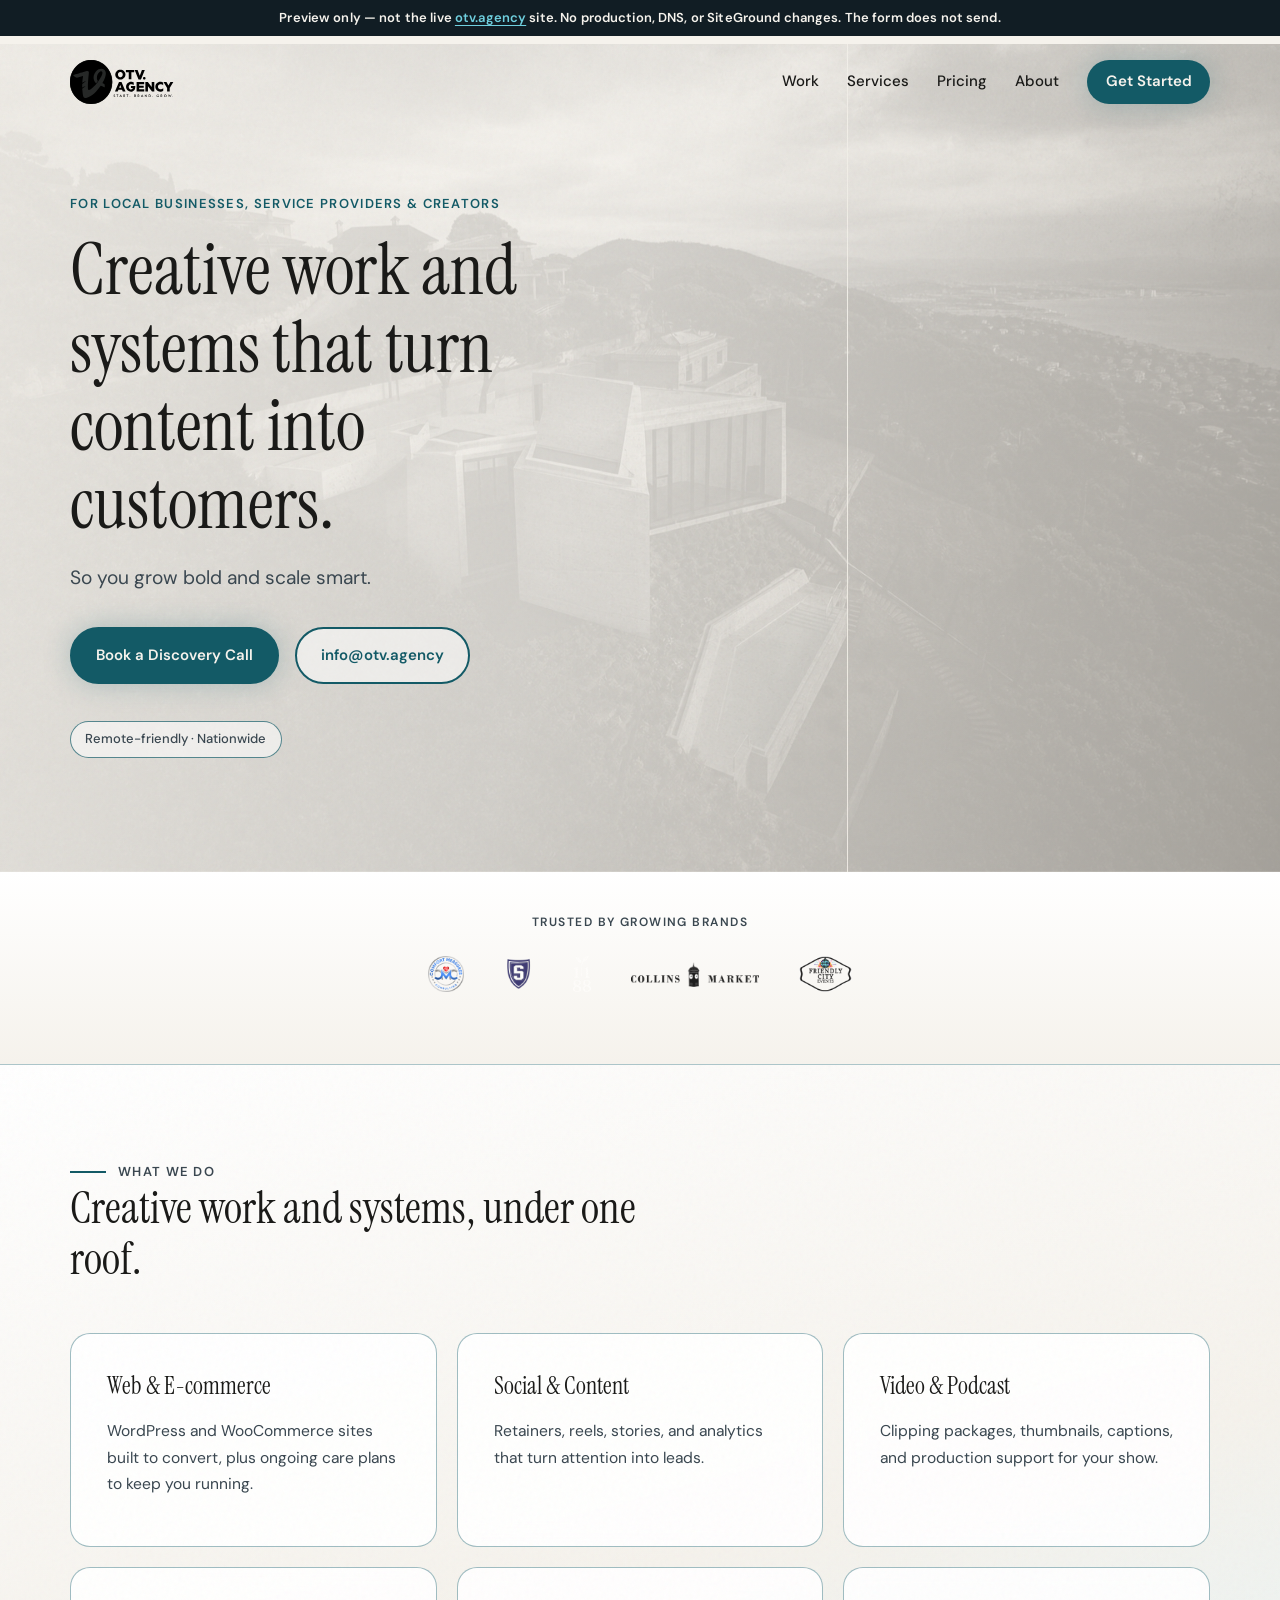
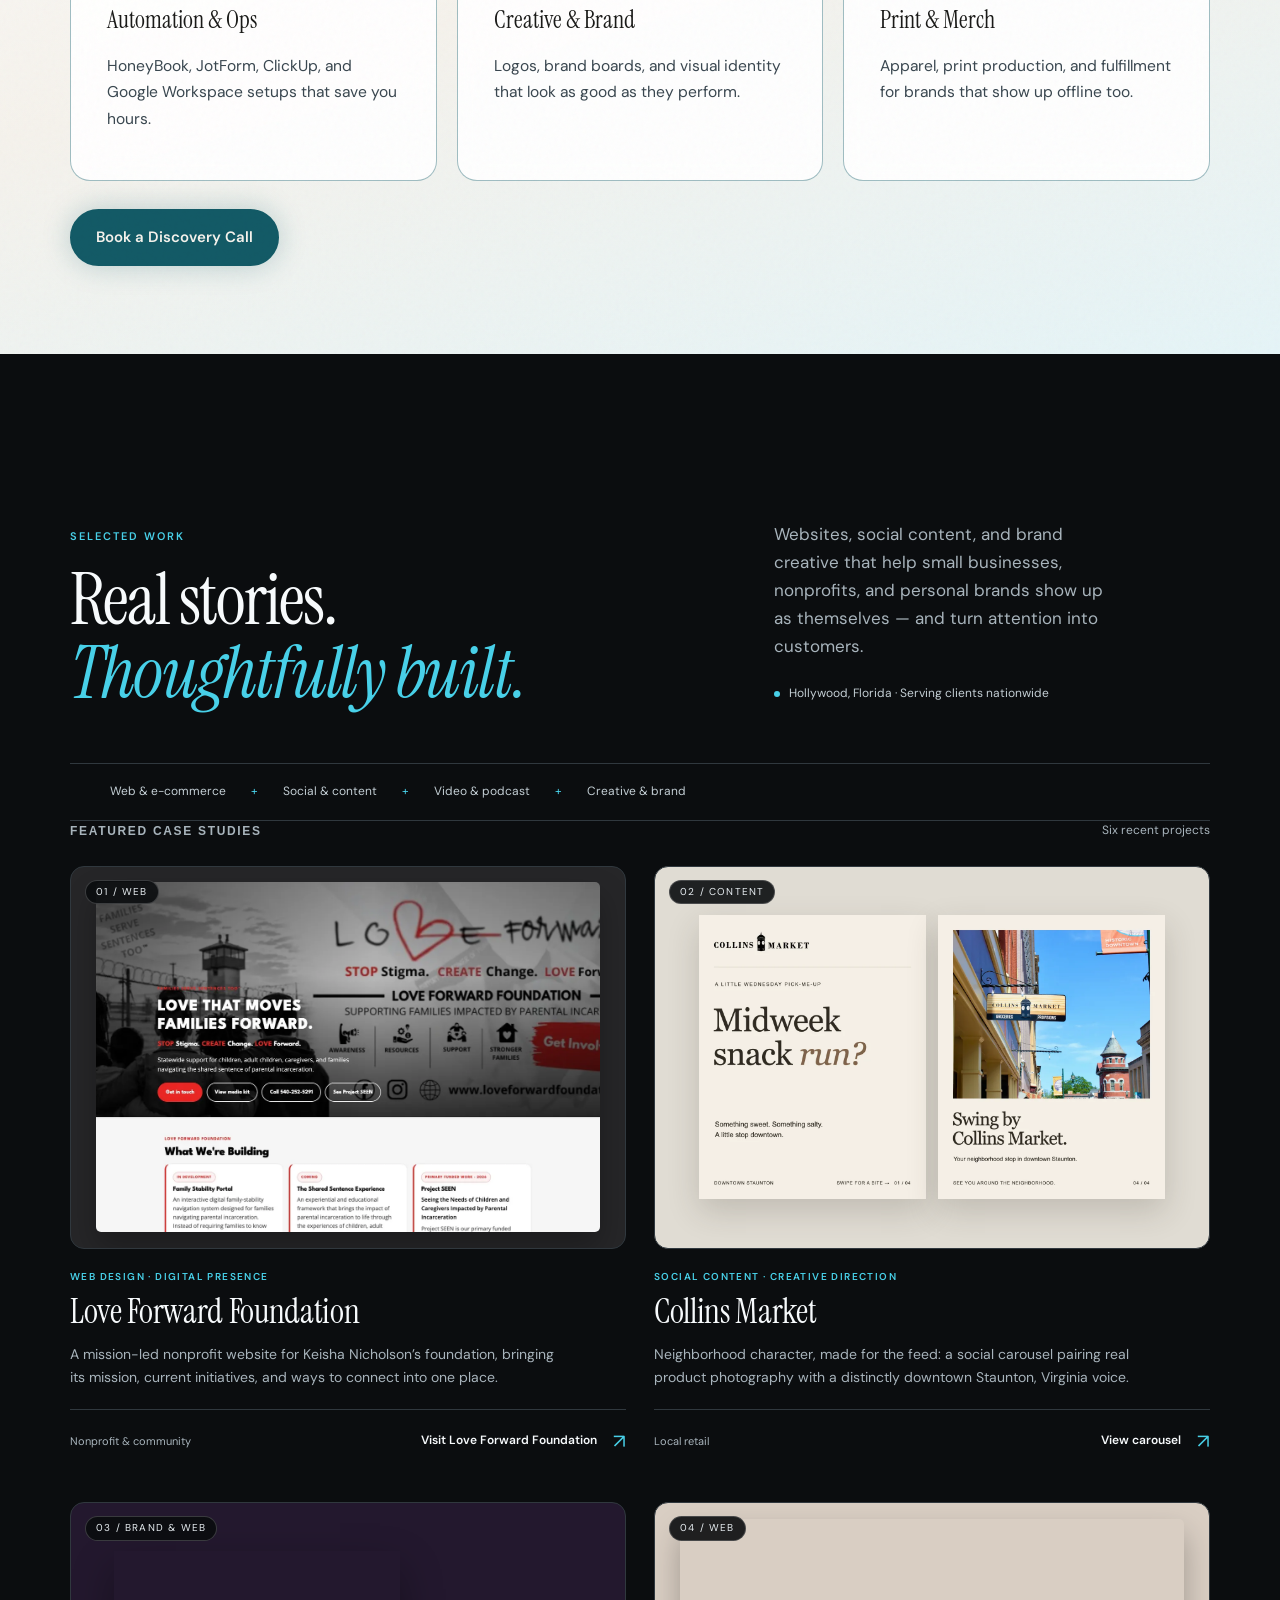
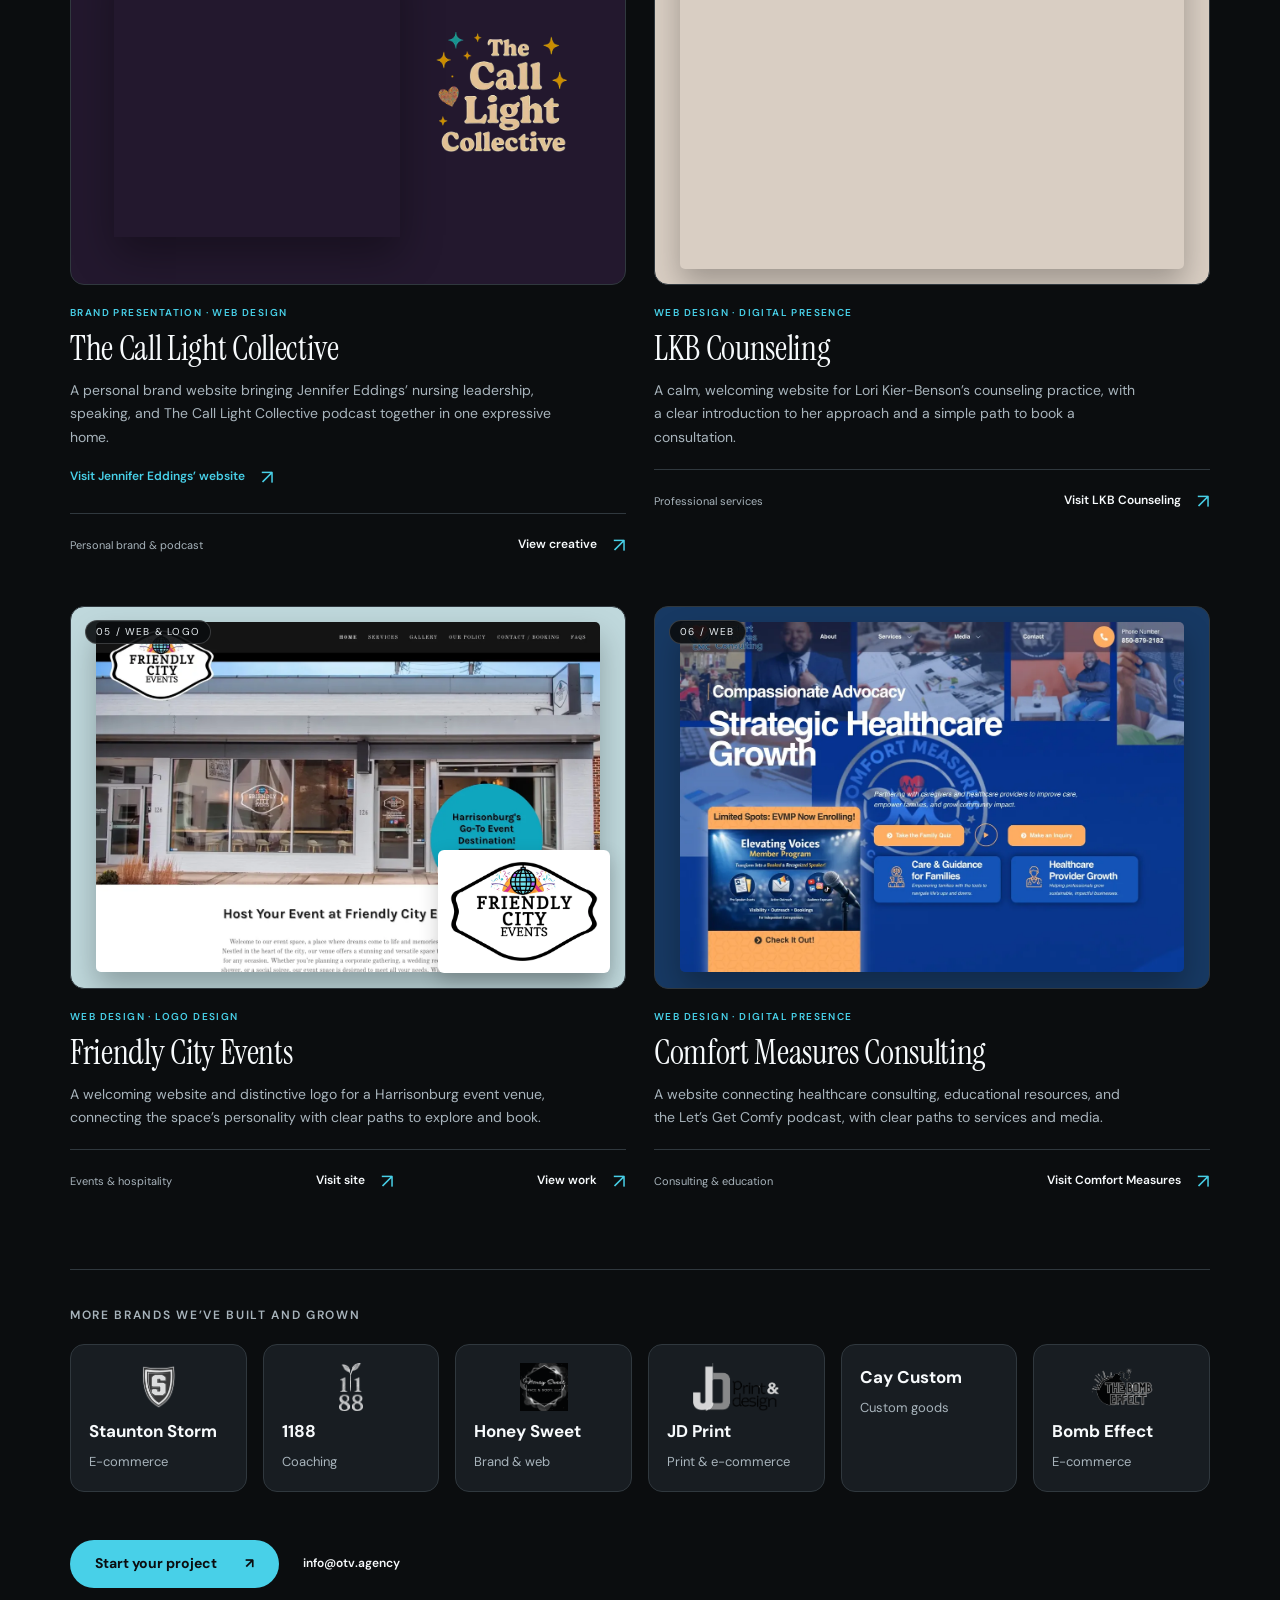
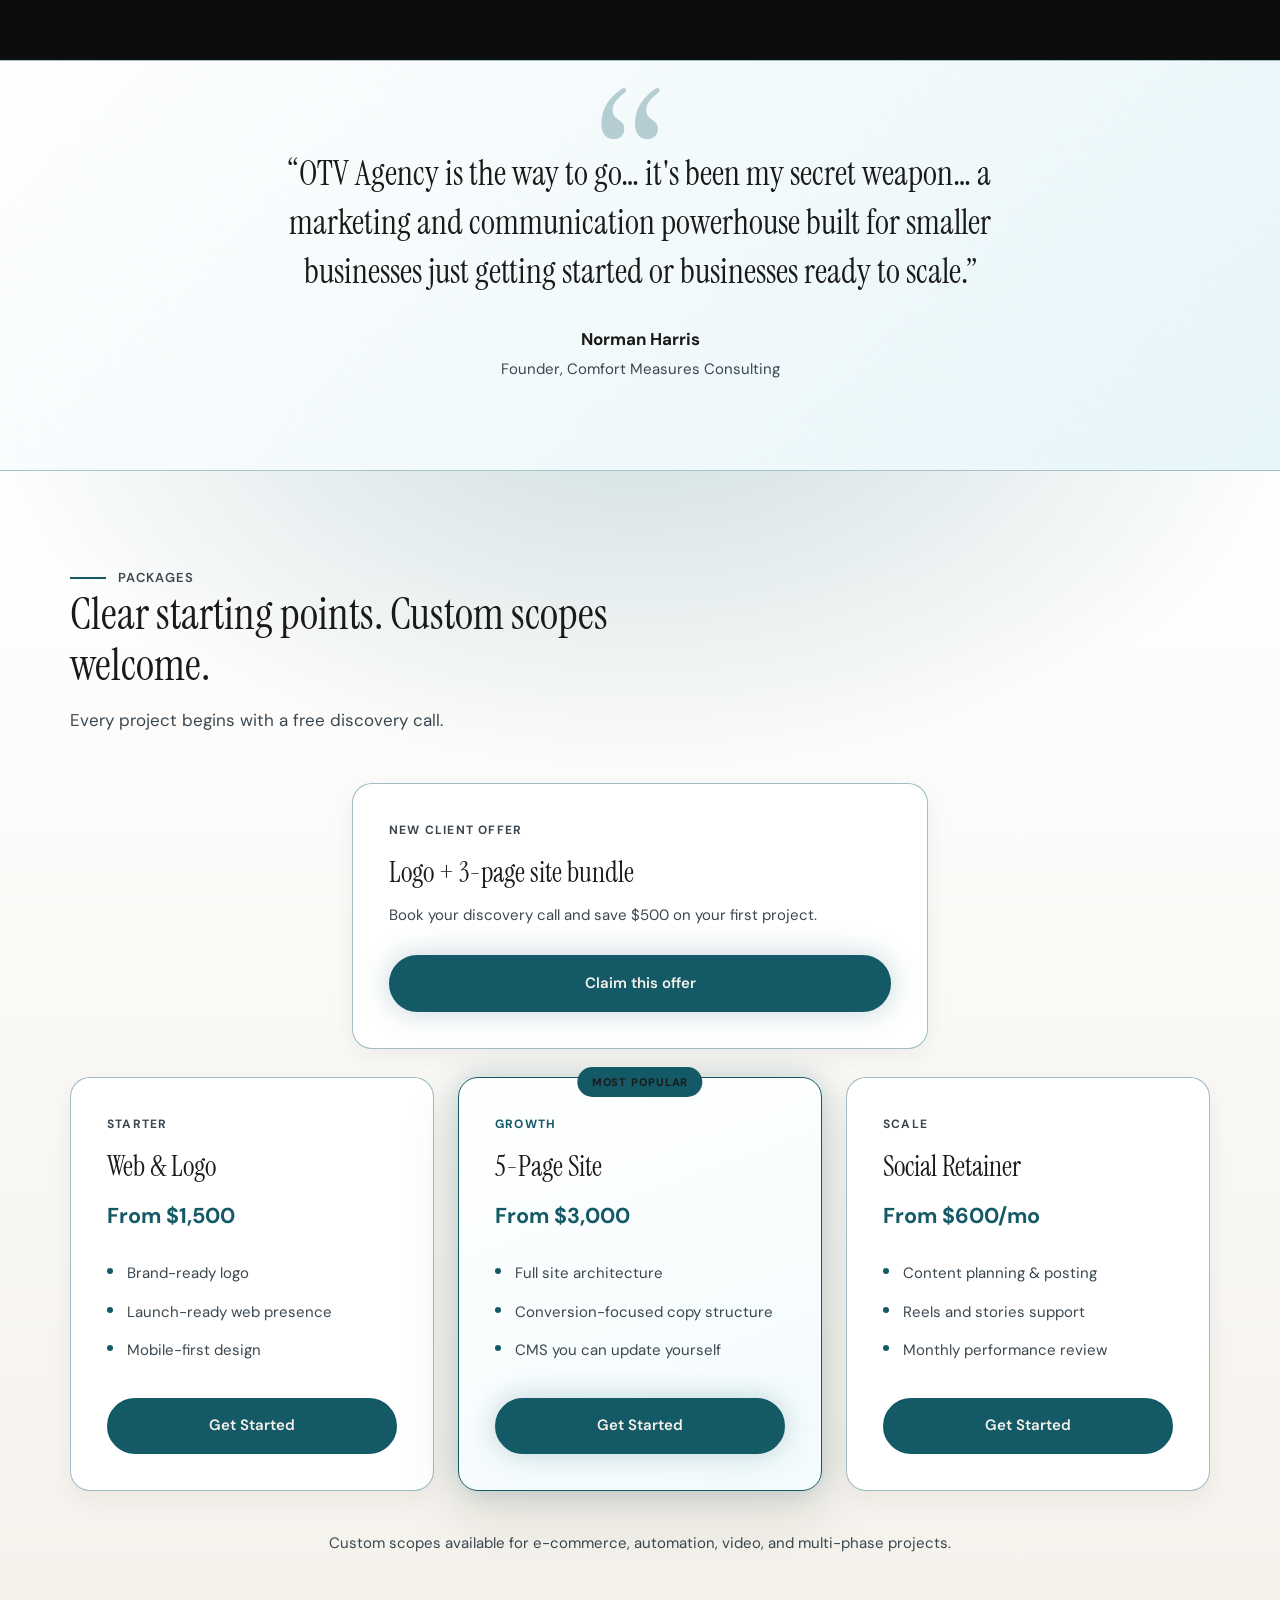
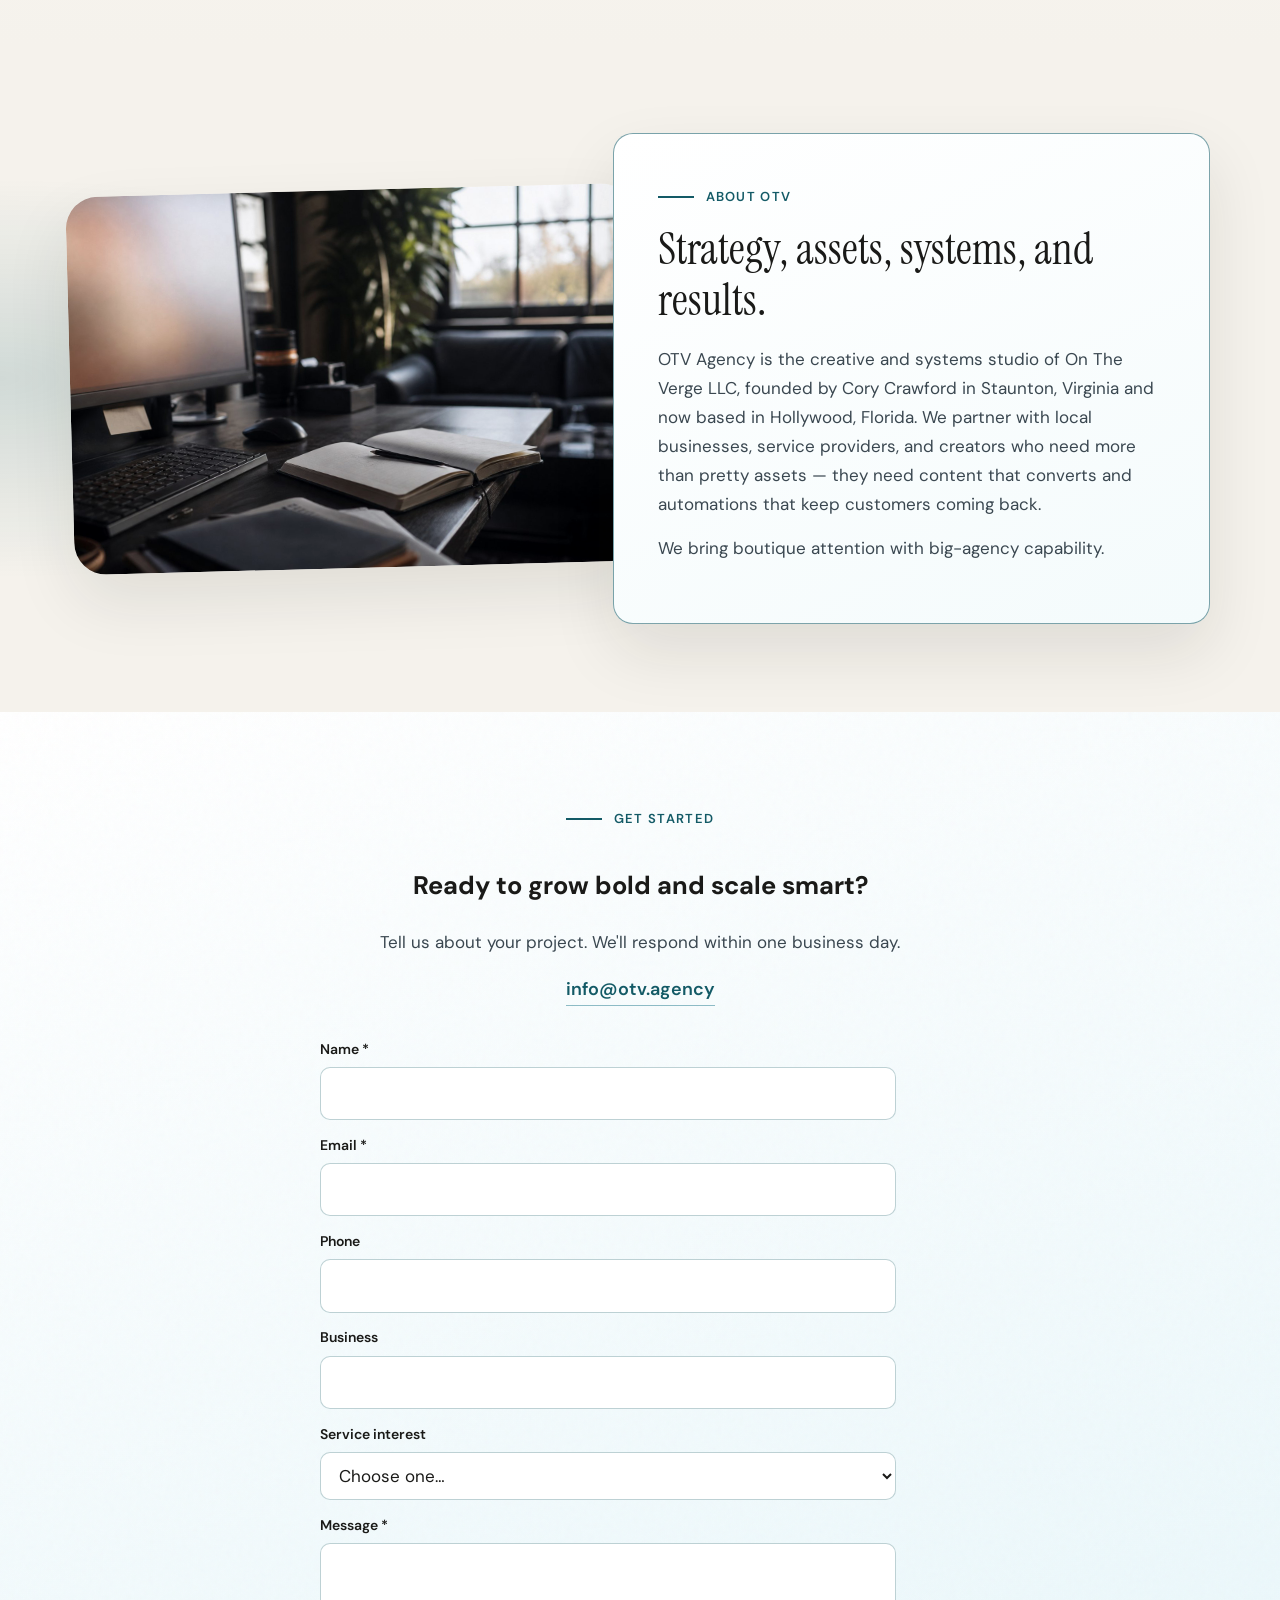
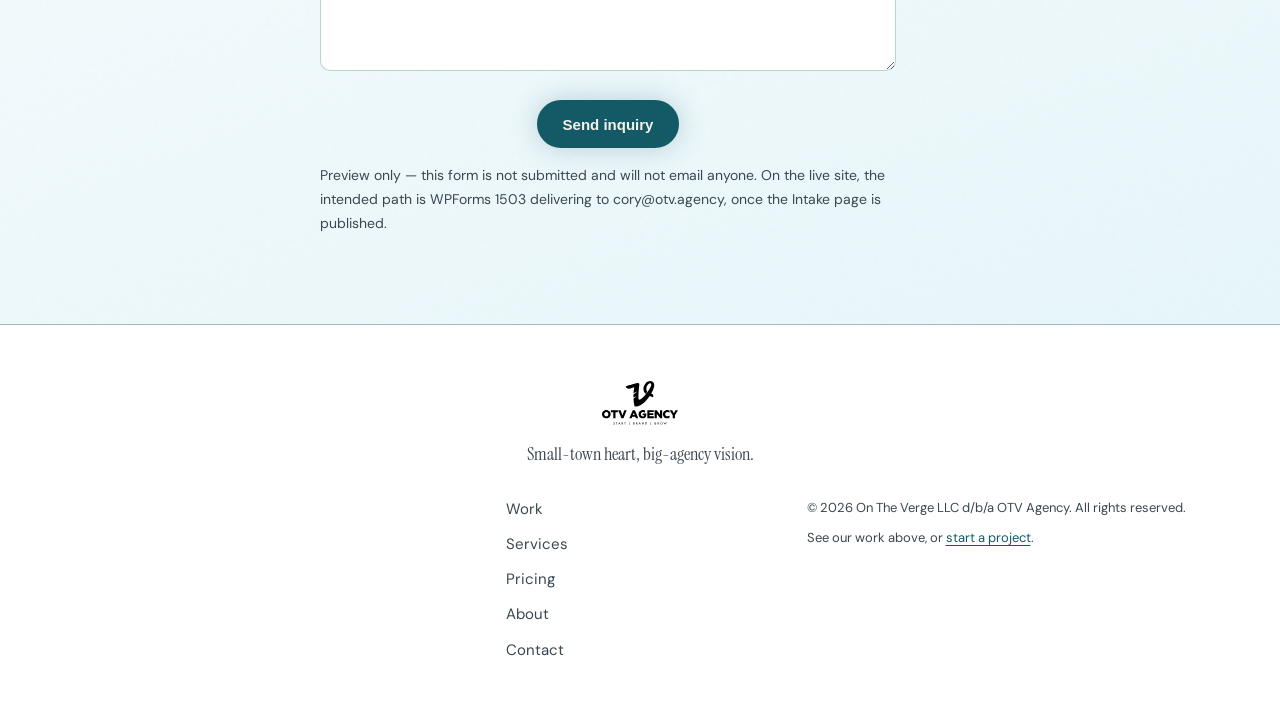
==== commit 61d0765c: "Keep preview nav on this page instead of linking back to live otv.agency." ====
--- a/index.html
+++ b/index.html
@@ -34,7 +34,7 @@
   Preview only — not the live <a href="https://otv.agency/">otv.agency</a> site. No production, DNS, or SiteGround changes. The form does not send.
 </div>
 <a class="skip-link" href="#main">Skip to content</a>
-<header class="site-header" id="top"><div class="container header-inner"> <a aria-label="OTV Agency home" class="brand" href="https://otv.agency/"> <img alt="OTV Agency" class="brand-logo brand-logo--light" height="68" src="theme/assets/images/logos/OTV.Agency_Horiztonal_Logo_V3.svg" width="160"/> <img alt="" aria-hidden="true" class="brand-logo brand-logo--dark" height="68" src="theme/assets/images/logos/OTV.Agency_Horizontal_Logo_Dark.svg" width="160"/> </a> <button aria-controls="site-nav" aria-expanded="false" aria-label="Open menu" class="nav-toggle"> <span></span><span></span><span></span> </button><nav aria-label="Primary" class="site-nav" id="site-nav"> <a href="https://otv.agency/#work">Work</a> <a href="https://otv.agency/#services">Services</a> <a href="https://otv.agency/#pricing">Pricing</a> <a href="https://otv.agency/#about">About</a> <a class="nav-cta" href="#contact">Get Started</a></nav></div></header>
+<header class="site-header" id="top"><div class="container header-inner"> <a aria-label="OTV Agency home" class="brand" href="#top"> <img alt="OTV Agency" class="brand-logo brand-logo--light" height="68" src="theme/assets/images/logos/OTV.Agency_Horiztonal_Logo_V3.svg" width="160"/> <img alt="" aria-hidden="true" class="brand-logo brand-logo--dark" height="68" src="theme/assets/images/logos/OTV.Agency_Horizontal_Logo_Dark.svg" width="160"/> </a> <button aria-controls="site-nav" aria-expanded="false" aria-label="Open menu" class="nav-toggle"> <span></span><span></span><span></span> </button><nav aria-label="Primary" class="site-nav" id="site-nav"> <a href="#work">Work</a> <a href="#services">Services</a> <a href="#pricing">Pricing</a> <a href="#about">About</a> <a class="nav-cta" href="#contact">Get Started</a></nav></div></header>
 <main class="wp-block-group is-layout-flow wp-block-group-is-layout-flow" id="main"><section class="hero"><div aria-hidden="true" class="hero-media"> <img alt="" decoding="async" fetchpriority="high" height="1024" src="theme/assets/images/hero-bg.jpg" width="1536"/></div><div aria-hidden="true" class="hero-overlay"></div><div aria-hidden="true" class="hero-grain"></div><div class="container hero-inner"><div class="hero-grid"><p class="hero-eyebrow">For local businesses, service providers &amp; creators</p><div class="hero-copy"><h1>Creative work and systems that turn content into customers.</h1><p class="hero-lede">So you grow bold and scale smart.</p><div class="hero-actions"> <a class="btn btn-primary" href="#contact">Book a Discovery Call</a> <a class="btn btn-ghost" href="mailto:info@otv.agency">info@otv.agency</a></div><p class="hero-badge">Remote-friendly · Nationwide</p></div></div></div></section><section aria-label="Trusted by" class="proof-strip"><div class="container proof-strip-inner reveal is-visible" style="--reveal-delay: 0ms;"><p class="proof-strip-label">Trusted by growing brands</p><div class="proof-logos"> <img alt="Comfort Measures Consulting" loading="lazy" src="theme/assets/images/portfolio/logos/cmc.png"/> <img alt="Staunton Storm" loading="lazy" src="theme/assets/images/portfolio/logos/staunton-storm.png"/> <img alt="1188" loading="lazy" src="theme/assets/images/portfolio/logos/1188.png"/> <img alt="Collins Market" loading="lazy" src="theme/assets/images/portfolio/logos/collins-market.png"/> <img alt="Friendly City Events" loading="lazy" src="theme/assets/images/portfolio/logos/friendly-city.png"/></div></div></section><section class="section services" id="services"><div class="container"><div class="section-intro reveal is-visible" style="--reveal-delay: 60ms;"><p class="section-label">What We Do</p><h2>Creative work and systems, under one roof.</h2></div><div class="services-grid"><article class="service-card reveal is-visible" style="--reveal-delay: 120ms;"><h3>Web &amp; E-commerce</h3><p>WordPress and WooCommerce sites built to convert, plus ongoing care plans to keep you running.</p> </article><article class="service-card reveal is-visible" style="--reveal-delay: 180ms;"><h3>Social &amp; Content</h3><p>Retainers, reels, stories, and analytics that turn attention into leads.</p> </article><article class="service-card reveal is-visible" style="--reveal-delay: 240ms;"><h3>Video &amp; Podcast</h3><p>Clipping packages, thumbnails, captions, and production support for your show.</p> </article><article class="service-card reveal is-visible" style="--reveal-delay: 300ms;"><h3>Automation &amp; Ops</h3><p>HoneyBook, JotForm, ClickUp, and Google Workspace setups that save you hours.</p> </article><article class="service-card reveal is-visible" style="--reveal-delay: 360ms;"><h3>Creative &amp; Brand</h3><p>Logos, brand boards, and visual identity that look as good as they perform.</p> </article><article class="service-card reveal is-visible" style="--reveal-delay: 360ms;"><h3>Print &amp; Merch</h3><p>Apparel, print production, and fulfillment for brands that show up offline too.</p> </article></div><div class="services-foot"><a class="btn btn-primary service-cta--section" href="#contact">Book a Discovery Call</a></div></div></section><section aria-labelledby="work-title" class="otvp otvp-embed" id="work"><div class="wrap"><header class="otvp-intro"><div><p class="eyebrow">Selected work</p><h2 class="otvp-h1" id="work-title">Real stories.<br/><em>Thoughtfully built.</em></h2></div><div class="otvp-intro-copy"><p>Websites, social content, and brand creative that help small businesses, nonprofits, and personal brands show up as themselves — and turn attention into customers.</p><p class="location"><span aria-hidden="true" class="dot"></span>Hollywood, Florida · Serving clients nationwide</p></div></header><ul aria-label="Featured services" class="service-line"><li>Web &amp; e-commerce</li><li>Social &amp; content</li><li>Video &amp; podcast</li><li>Creative &amp; brand</li></ul><div class="work"><div class="work-title"><h3 class="otvp-sub">Featured case studies</h3><span>Six recent projects</span></div><div class="grid"><article class="project"><div class="visual web love"><span aria-hidden="true" class="project-number">01 / WEB</span><img alt="Love Forward Foundation website homepage designed by OTV Agency, headline “Love that moves families forward”" decoding="async" height="833" loading="lazy" src="theme/assets/portfolio-preview/assets/love-forward.webp" width="1200"/></div><div class="project-content"><p class="project-kicker">Web design · Digital presence</p><h3>Love Forward Foundation</h3><p class="project-description">A mission-led nonprofit website for Keisha Nicholson’s foundation, bringing its mission, current initiatives, and ways to connect into one place.</p><div class="project-bottom"><span>Nonprofit &amp; community</span><a class="text-link" href="https://loveforwardfoundation.org/landing/" rel="noopener" target="_blank">Visit Love Forward Foundation <b aria-hidden="true">↗</b></a></div></div></article><article class="project"><div class="visual social"><span aria-hidden="true" class="project-number">02 / CONTENT</span><img alt="Collins Market “Midweek snack run?” Instagram carousel cover by OTV Agency" decoding="async" height="900" loading="lazy" src="theme/assets/portfolio-preview/assets/collins-01.webp" width="720"/><img alt="Collins Market carousel slide featuring the downtown Staunton storefront" decoding="async" height="900" loading="lazy" src="theme/assets/portfolio-preview/assets/collins-04.webp" width="720"/></div><div class="project-content"><p class="project-kicker">Social content · Creative direction</p><h3>Collins Market</h3><p class="project-description">Neighborhood character, made for the feed: a social carousel pairing real product photography with a distinctly downtown Staunton, Virginia voice.</p><div class="project-bottom"><span>Local retail</span><button aria-haspopup="dialog" class="text-link" data-open="otvp-collins" type="button">View carousel <b aria-hidden="true">↗</b></button></div></div></article><article class="project"><div class="visual clc"><span aria-hidden="true" class="project-number">03 / BRAND &amp; WEB</span><img alt="The Call Light Collective podcast cover art hosted by Jennifer Eddings" class="cover" decoding="async" height="720" loading="lazy" src="theme/assets/portfolio-preview/assets/call-light-cover.webp" width="720"/><img alt="The Call Light Collective wordmark logo" class="wordmark" decoding="async" height="371" loading="lazy" src="theme/assets/portfolio-preview/assets/call-light-wordmark.webp" width="400"/></div><div class="project-content"><p class="project-kicker">Brand presentation · Web design</p><h3>The Call Light Collective</h3><p class="project-description">A personal brand website bringing Jennifer Eddings’ nursing leadership, speaking, and The Call Light Collective podcast together in one expressive home.</p><a class="text-link website-link" href="https://jennifereddings.com/" rel="noopener" target="_blank">Visit Jennifer Eddings’ website <b aria-hidden="true">↗</b></a><div class="project-bottom"><span>Personal brand &amp; podcast</span><button aria-haspopup="dialog" class="text-link" data-open="otvp-calllight" type="button">View creative <b aria-hidden="true">↗</b></button></div></div></article><article class="project"><div class="visual web lkb"><span aria-hidden="true" class="project-number">04 / WEB</span><img alt="LKB Counseling therapy practice website with plum and cream palette and “Find calm in the chaos” headline" decoding="async" height="833" loading="lazy" src="theme/assets/portfolio-preview/assets/lkb-counseling.webp" width="1200"/></div><div class="project-content"><p class="project-kicker">Web design · Digital presence</p><h3>LKB Counseling</h3><p class="project-description">A calm, welcoming website for Lori Kier-Benson’s counseling practice, with a clear introduction to her approach and a simple path to book a consultation.</p><div class="project-bottom"><span>Professional services</span><a class="text-link" href="https://lkbcounseling.com/" rel="noopener" target="_blank">Visit LKB Counseling <b aria-hidden="true">↗</b></a></div></div></article><article class="project"><div class="visual web fce"><span aria-hidden="true" class="project-number">05 / WEB &amp; LOGO</span><img alt="Friendly City Events venue website in Harrisonburg, Virginia, designed by OTV Agency" decoding="async" height="833" loading="lazy" src="theme/assets/portfolio-preview/assets/friendly-city.webp" width="1200"/><img alt="Friendly City Events disco-ball logo designed by OTV Agency" class="project-logo" decoding="async" height="609" loading="lazy" src="theme/assets/portfolio-preview/assets/friendly-city-logo.webp" width="900"/></div><div class="project-content"><p class="project-kicker">Web design · Logo design</p><h3>Friendly City Events</h3><p class="project-description">A welcoming website and distinctive logo for a Harrisonburg event venue, connecting the space’s personality with clear paths to explore and book.</p><div class="project-bottom"><span>Events &amp; hospitality</span><a class="text-link" href="https://friendlycityevents.com/" rel="noopener" target="_blank">Visit site <b aria-hidden="true">↗</b></a> <button aria-haspopup="dialog" class="text-link" data-open="otvp-friendly" type="button">View work <b aria-hidden="true">↗</b></button></div></div></article><article class="project"><div class="visual web cmc"><span aria-hidden="true" class="project-number">06 / WEB</span><img alt="Comfort Measures Consulting healthcare consulting website homepage with services navigation" decoding="async" height="833" loading="lazy" src="theme/assets/portfolio-preview/assets/comfort-measures.webp" width="1200"/></div><div class="project-content"><p class="project-kicker">Web design · Digital presence</p><h3>Comfort Measures Consulting</h3><p class="project-description">A website connecting healthcare consulting, educational resources, and the Let’s Get Comfy podcast, with clear paths to services and media.</p><div class="project-bottom"><span>Consulting &amp; education</span><a class="text-link" href="https://comfortmeasuresconsulting.com/" rel="noopener" target="_blank">Visit Comfort Measures <b aria-hidden="true">↗</b></a></div></div></article></div></div><div aria-labelledby="more-brands-title" class="otvp-more"><h3 class="otvp-sub" id="more-brands-title">More brands we’ve built and grown</h3><ul class="otvp-brands"><li><a href="https://stauntonstorm.com/" rel="noopener" target="_blank"> <img alt="Staunton Storm logo — E-commerce client of OTV Agency" decoding="async" height="80" loading="lazy" src="theme/assets/images/portfolio/logos/staunton-storm.png" width="160"/> <strong>Staunton Storm</strong><small>E-commerce</small> </a></li><li><a href="https://teamee88.com/" rel="noopener" target="_blank"> <img alt="1188 logo — Coaching client of OTV Agency" decoding="async" height="80" loading="lazy" src="theme/assets/images/portfolio/logos/1188.png" width="160"/> <strong>1188</strong><small>Coaching</small> </a></li><li><span> <img alt="Honey Sweet logo — Brand &amp; web client of OTV Agency" decoding="async" height="80" loading="lazy" src="theme/assets/images/portfolio/logos/honey-sweet.png" width="160"/> <strong>Honey Sweet</strong><small>Brand &amp; web</small> </span></li><li><span> <img alt="JD Print logo — Print &amp; e-commerce client of OTV Agency" decoding="async" height="80" loading="lazy" src="theme/assets/images/portfolio/logos/jdprint.png" width="160"/> <strong>JD Print</strong><small>Print &amp; e-commerce</small> </span></li><li><span> <strong>Cay Custom</strong><small>Custom goods</small> </span></li><li><span> <img alt="Bomb Effect logo — E-commerce client of OTV Agency" decoding="async" height="80" loading="lazy" src="theme/assets/images/portfolio/logos/bomb-effect.png" width="160"/> <strong>Bomb Effect</strong><small>E-commerce</small> </span></li></ul></div><p class="otvp-cta-row"><a class="button" href="#contact">Start your project <span aria-hidden="true">↗</span></a> <a class="text-link" href="mailto:info@otv.agency">info@otv.agency</a></p></div> <dialog aria-labelledby="otvp-collins-title" id="otvp-collins"><div class="dialog-top"><h3 id="otvp-collins-title">Collins Market / Midweek Snack Run</h3><button aria-label="Close carousel" class="close" data-close="" type="button">×</button></div><p class="dialog-copy">Selected social creative · Four original carousel graphics.</p><div class="gallery"><img alt="Slide 1 of 4: Midweek snack run?" decoding="async" height="900" loading="lazy" src="theme/assets/portfolio-preview/assets/collins-01.webp" width="720"/><img alt="Slide 2 of 4: Something sweet — Milka chocolate product photo" decoding="async" height="900" loading="lazy" src="theme/assets/portfolio-preview/assets/collins-02.webp" width="720"/><img alt="Slide 3 of 4: Something salty — wrap, chips, and drink photo" decoding="async" height="900" loading="lazy" src="theme/assets/portfolio-preview/assets/collins-03.webp" width="720"/><img alt="Slide 4 of 4: Swing by Collins Market — downtown storefront photo" decoding="async" height="900" loading="lazy" src="theme/assets/portfolio-preview/assets/collins-04.webp" width="720"/></div></dialog> <dialog aria-labelledby="otvp-calllight-title" id="otvp-calllight"><div class="dialog-top"><h3 id="otvp-calllight-title">The Call Light Collective</h3><button aria-label="Close creative gallery" class="close" data-close="" type="button">×</button></div><p class="dialog-copy">Jennifer Eddings’ personal brand website and podcast artwork. <a href="https://jennifereddings.com/" rel="noopener" target="_blank">Visit Jennifer’s website ↗</a></p><div class="gallery brand"><img alt="Jennifer Eddings “Nurse Leader and Storyteller” personal brand website" class="website-preview" decoding="async" height="833" loading="lazy" src="theme/assets/portfolio-preview/assets/jennifer-eddings-website.webp" width="1200"/><img alt="The Call Light Collective podcast artwork" decoding="async" height="720" loading="lazy" src="theme/assets/portfolio-preview/assets/call-light-cover.webp" width="720"/><img alt="The Call Light Collective wordmark" decoding="async" height="371" loading="lazy" src="theme/assets/portfolio-preview/assets/call-light-wordmark.webp" width="400"/></div></dialog> <dialog aria-labelledby="otvp-friendly-title" id="otvp-friendly"><div class="dialog-top"><h3 id="otvp-friendly-title">Friendly City Events / Website &amp; logo</h3><button aria-label="Close gallery" class="close" data-close="" type="button">×</button></div><p class="dialog-copy">Website and logo for the Harrisonburg event venue. <a href="https://friendlycityevents.com/" rel="noopener" target="_blank">Visit the website ↗</a></p><div class="gallery brand logo-work"><img alt="Friendly City Events website homepage" decoding="async" height="833" loading="lazy" src="theme/assets/portfolio-preview/assets/friendly-city.webp" width="1200"/><img alt="Friendly City Events logo with disco ball and colorful accents" decoding="async" height="609" loading="lazy" src="theme/assets/portfolio-preview/assets/friendly-city-logo.webp" width="900"/></div></dialog></section><section class="section testimonial"><div class="container testimonial-inner reveal is-visible" style="--reveal-delay: 360ms;"><blockquote><p>“OTV Agency is the way to go… it's been my secret weapon… a marketing and communication powerhouse built for smaller businesses just getting started or businesses ready to scale.”</p> <cite> <strong>Norman Harris</strong> <span>Founder, Comfort Measures Consulting</span> </cite></blockquote></div></section><section class="section pricing" id="pricing"><div class="container"><div class="section-intro reveal is-visible" style="--reveal-delay: 360ms;"><p class="section-label">Packages</p><h2>Clear starting points. Custom scopes welcome.</h2><p>Every project begins with a free discovery call.</p></div><article class="pricing-card pricing-offer reveal is-visible" id="new-client-offer" style="--reveal-delay: 360ms;"><p class="pricing-tier">New client offer</p><h3>Logo + 3-page site bundle</h3><p class="pricing-offer-copy">Book your discovery call and save $500 on your first project.</p> <a class="btn btn-primary" href="#contact">Claim this offer</a></article><div class="pricing-grid"><article class="pricing-card reveal is-visible" style="--reveal-delay: 360ms;"><p class="pricing-tier">Starter</p><h3>Web &amp; Logo</h3><p class="pricing-amount">From $1,500</p><ul><li>Brand-ready logo</li><li>Launch-ready web presence</li><li>Mobile-first design</li></ul> <a class="btn btn-secondary" href="#contact">Get Started</a></article><article class="pricing-card pricing-card--featured reveal is-visible" style="--reveal-delay: 360ms;"><p class="pricing-badge">Most popular</p><p class="pricing-tier">Growth</p><h3>5-Page Site</h3><p class="pricing-amount">From $3,000</p><ul><li>Full site architecture</li><li>Conversion-focused copy structure</li><li>CMS you can update yourself</li></ul> <a class="btn btn-primary" href="#contact">Get Started</a></article><article class="pricing-card reveal is-visible" style="--reveal-delay: 360ms;"><p class="pricing-tier">Scale</p><h3>Social Retainer</h3><p class="pricing-amount">From $600/mo</p><ul><li>Content planning &amp; posting</li><li>Reels and stories support</li><li>Monthly performance review</li></ul> <a class="btn btn-secondary" href="#contact">Get Started</a></article></div><p class="pricing-note">Custom scopes available for e-commerce, automation, video, and multi-phase projects.</p></div></section><section class="section about" id="about"><div class="container about-grid"><div class="about-media"> <img alt="Creative workspace at OTV Agency" src="theme/assets/images/about-studio.jpg"/></div><div class="about-copy reveal is-visible" style="--reveal-delay: 360ms;"><p class="section-label">About OTV</p><h2>Strategy, assets, systems, and results.</h2><p>OTV Agency is the creative and systems studio of On The Verge LLC, founded by Cory Crawford in Staunton, Virginia and now based in Hollywood, Florida. We partner with local businesses, service providers, and creators who need more than pretty assets — they need content that converts and automations that keep customers coming back.</p><p>We bring boutique attention with big-agency capability.</p></div></div></section><section class="section contact contact--cta" id="contact"><div class="container contact-cta-inner reveal is-visible" style="--reveal-delay: 360ms;"><p class="section-label">Get Started</p><h2>Ready to grow bold and scale smart?</h2><p>Tell us about your project. We'll respond within one business day.</p><div class="contact-actions">  <a class="contact-link" href="mailto:info@otv.agency">info@otv.agency</a></div>
 <form action="#" class="contact-form-preview" id="lead-form" method="post" novalidate="">
 <label for="lead-name">Name *</label>
@@ -64,7 +64,7 @@
 <p class="form-success" role="status">Preview only. No message was sent.</p>
 </form>
 </div></section></main>
-<footer class="site-footer"><div class="container footer-inner"><div class="footer-brand"> <img alt="OTV Agency" height="120" src="theme/assets/images/logos/OTV.Agency_Stacked_Logo_V4.svg" width="120"/><p class="footer-tagline">Small-town heart, big-agency vision.</p></div><nav aria-label="Footer" class="footer-nav"> <a href="https://otv.agency/#work">Work</a> <a href="https://otv.agency/#services">Services</a> <a href="https://otv.agency/#pricing">Pricing</a> <a href="https://otv.agency/#about">About</a> <a href="https://otv.agency/#contact">Contact</a></nav><div class="footer-meta"><p>© 2026 On The Verge LLC d/b/a OTV Agency. All rights reserved.</p><p class="footer-note">See our work above, or <a href="#contact">start a project</a>.</p></div></div></footer>
+<footer class="site-footer"><div class="container footer-inner"><div class="footer-brand"> <img alt="OTV Agency" height="120" src="theme/assets/images/logos/OTV.Agency_Stacked_Logo_V4.svg" width="120"/><p class="footer-tagline">Small-town heart, big-agency vision.</p></div><nav aria-label="Footer" class="footer-nav"> <a href="#work">Work</a> <a href="#services">Services</a> <a href="#pricing">Pricing</a> <a href="#about">About</a> <a href="#contact">Contact</a></nav><div class="footer-meta"><p>© 2026 On The Verge LLC d/b/a OTV Agency. All rights reserved.</p><p class="footer-note">See our work above, or <a href="#contact">start a project</a>.</p></div></div></footer>
 <script src="theme/assets/js/main.js" defer></script>
 <script src="theme/assets/portfolio-preview/portfolio.js" defer></script>
 <script>
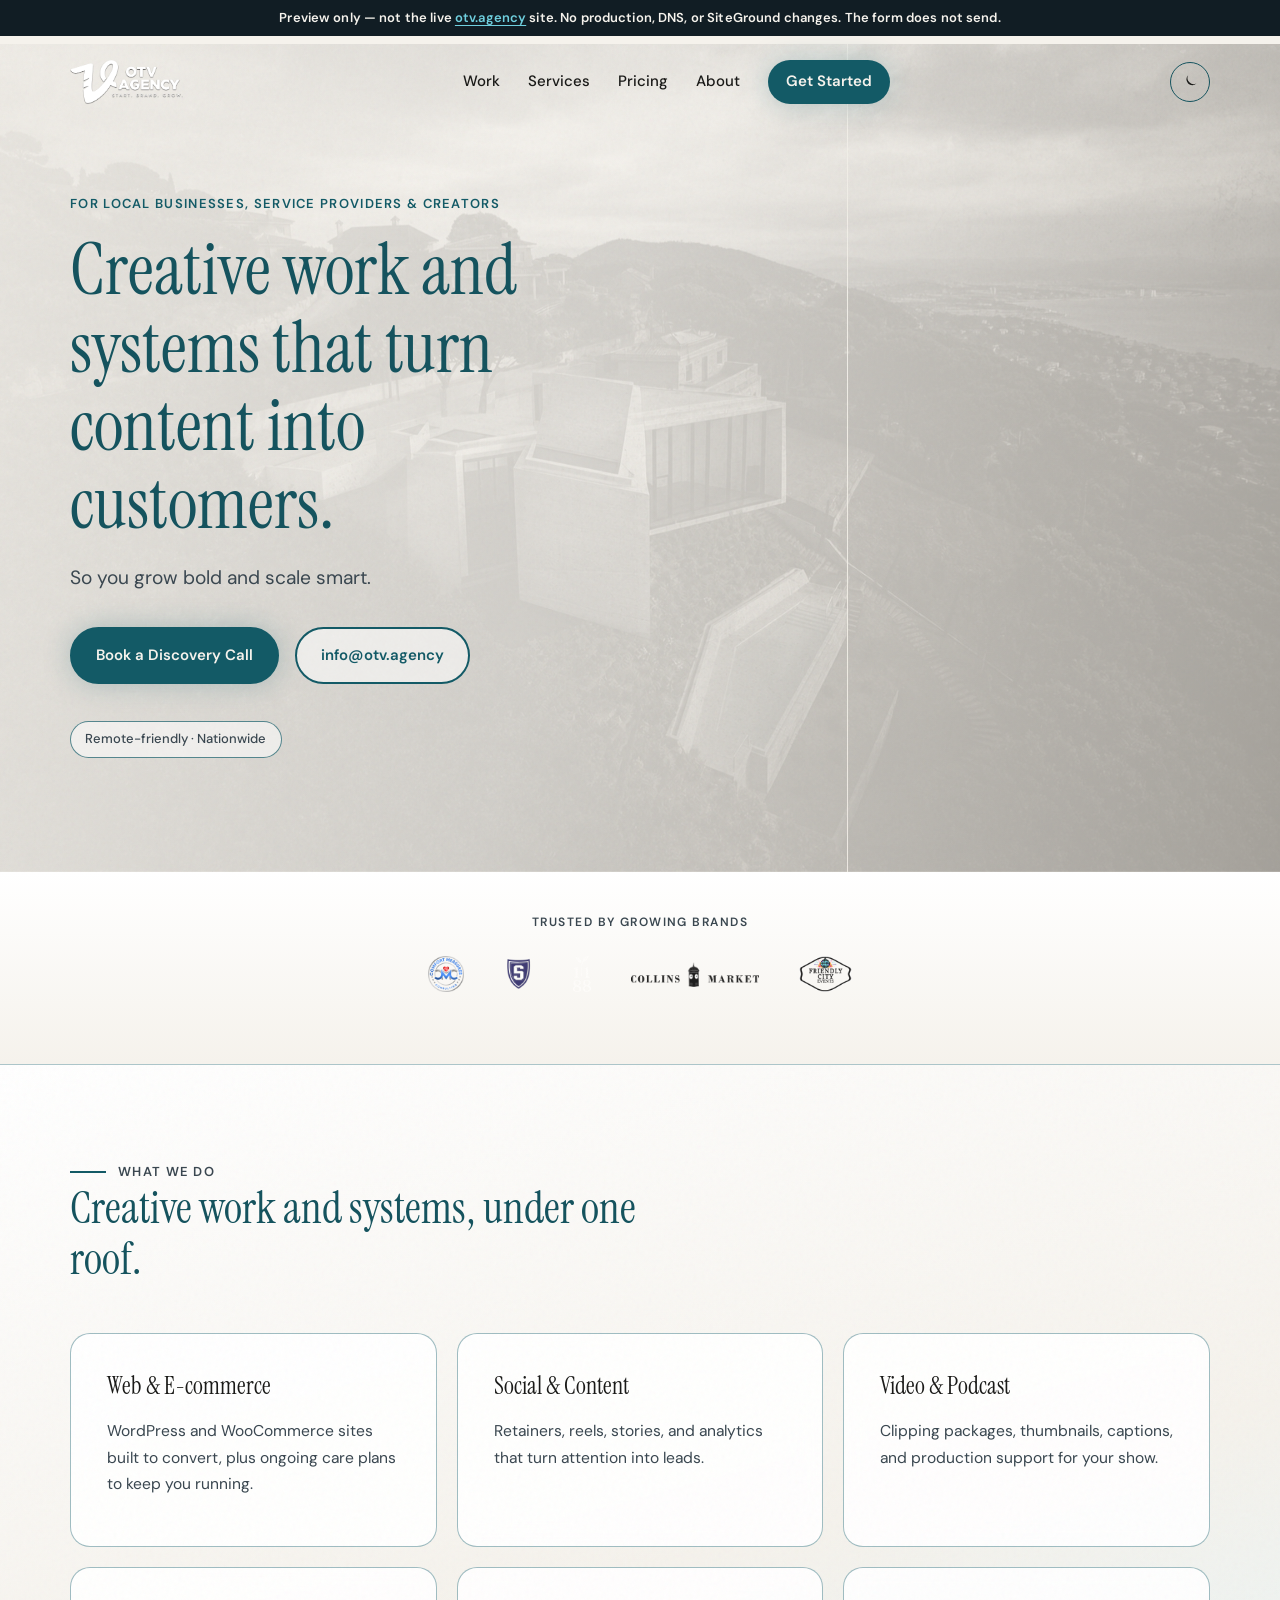
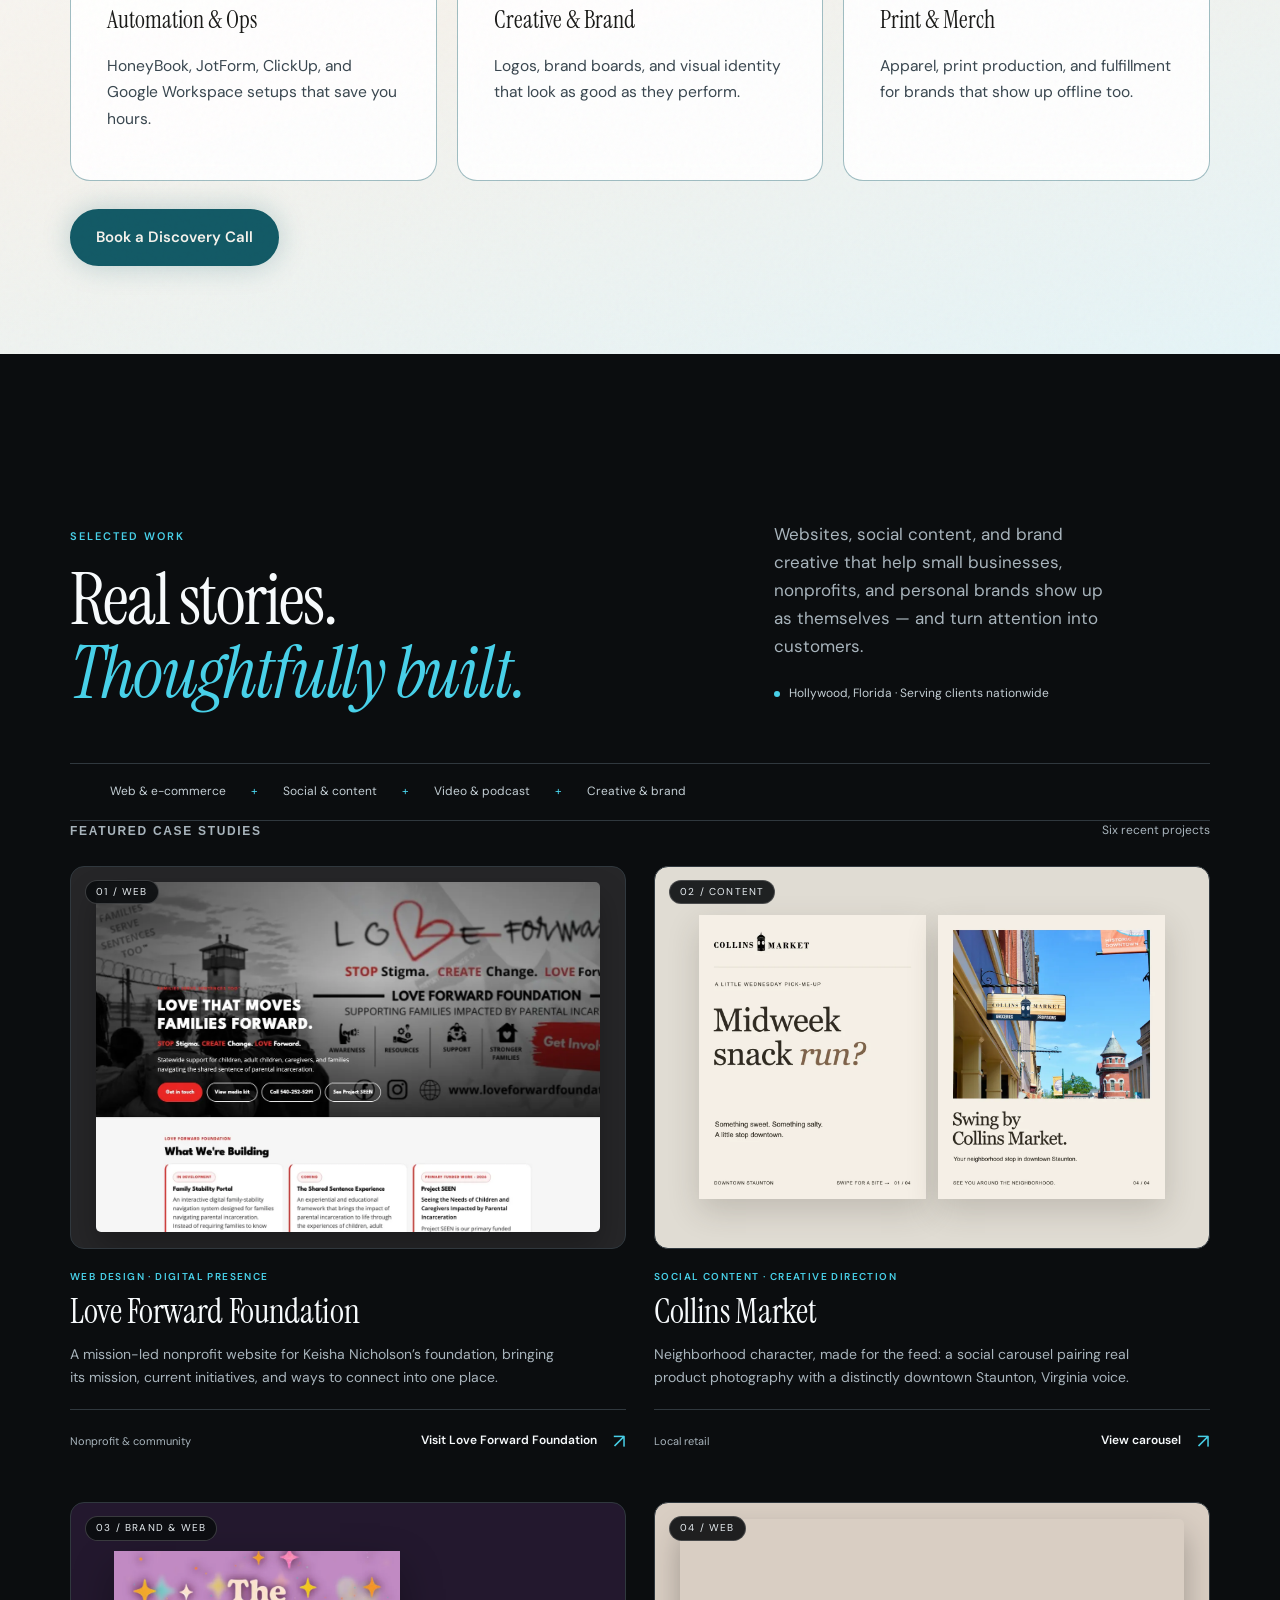
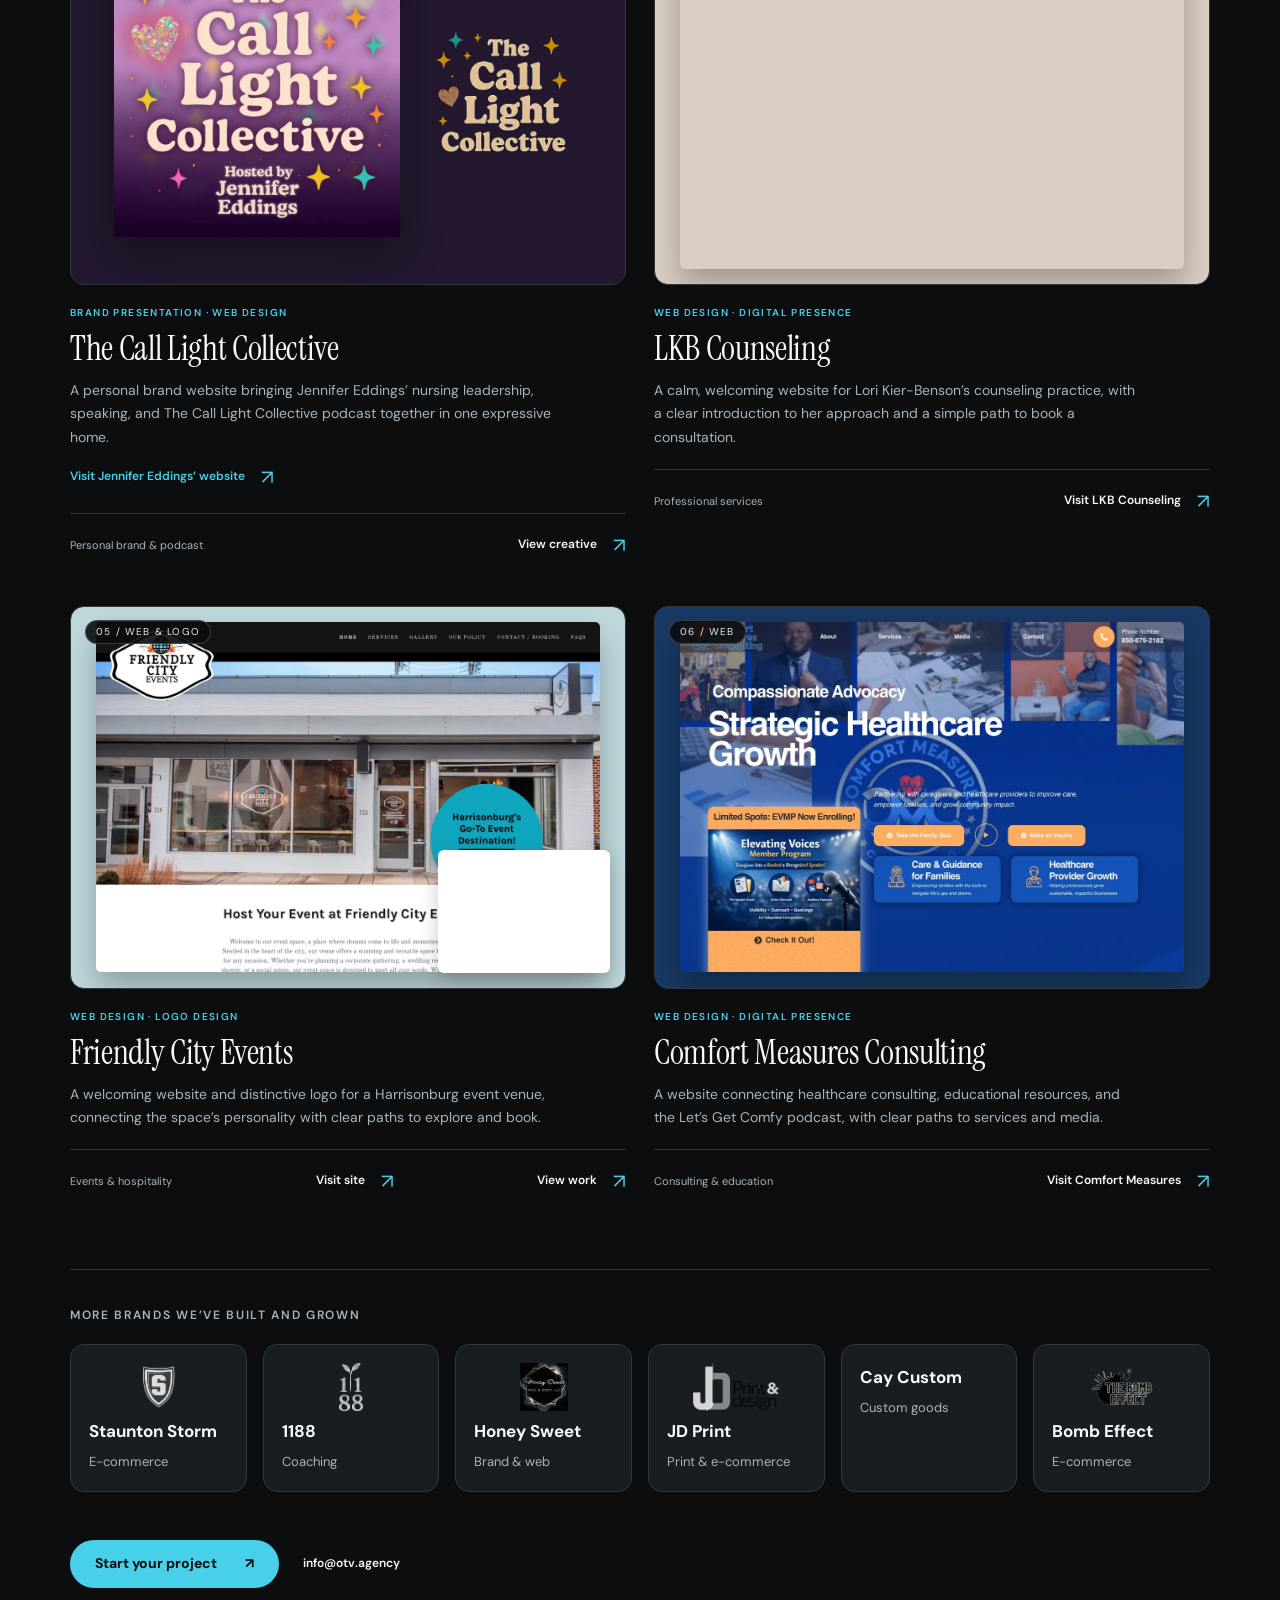
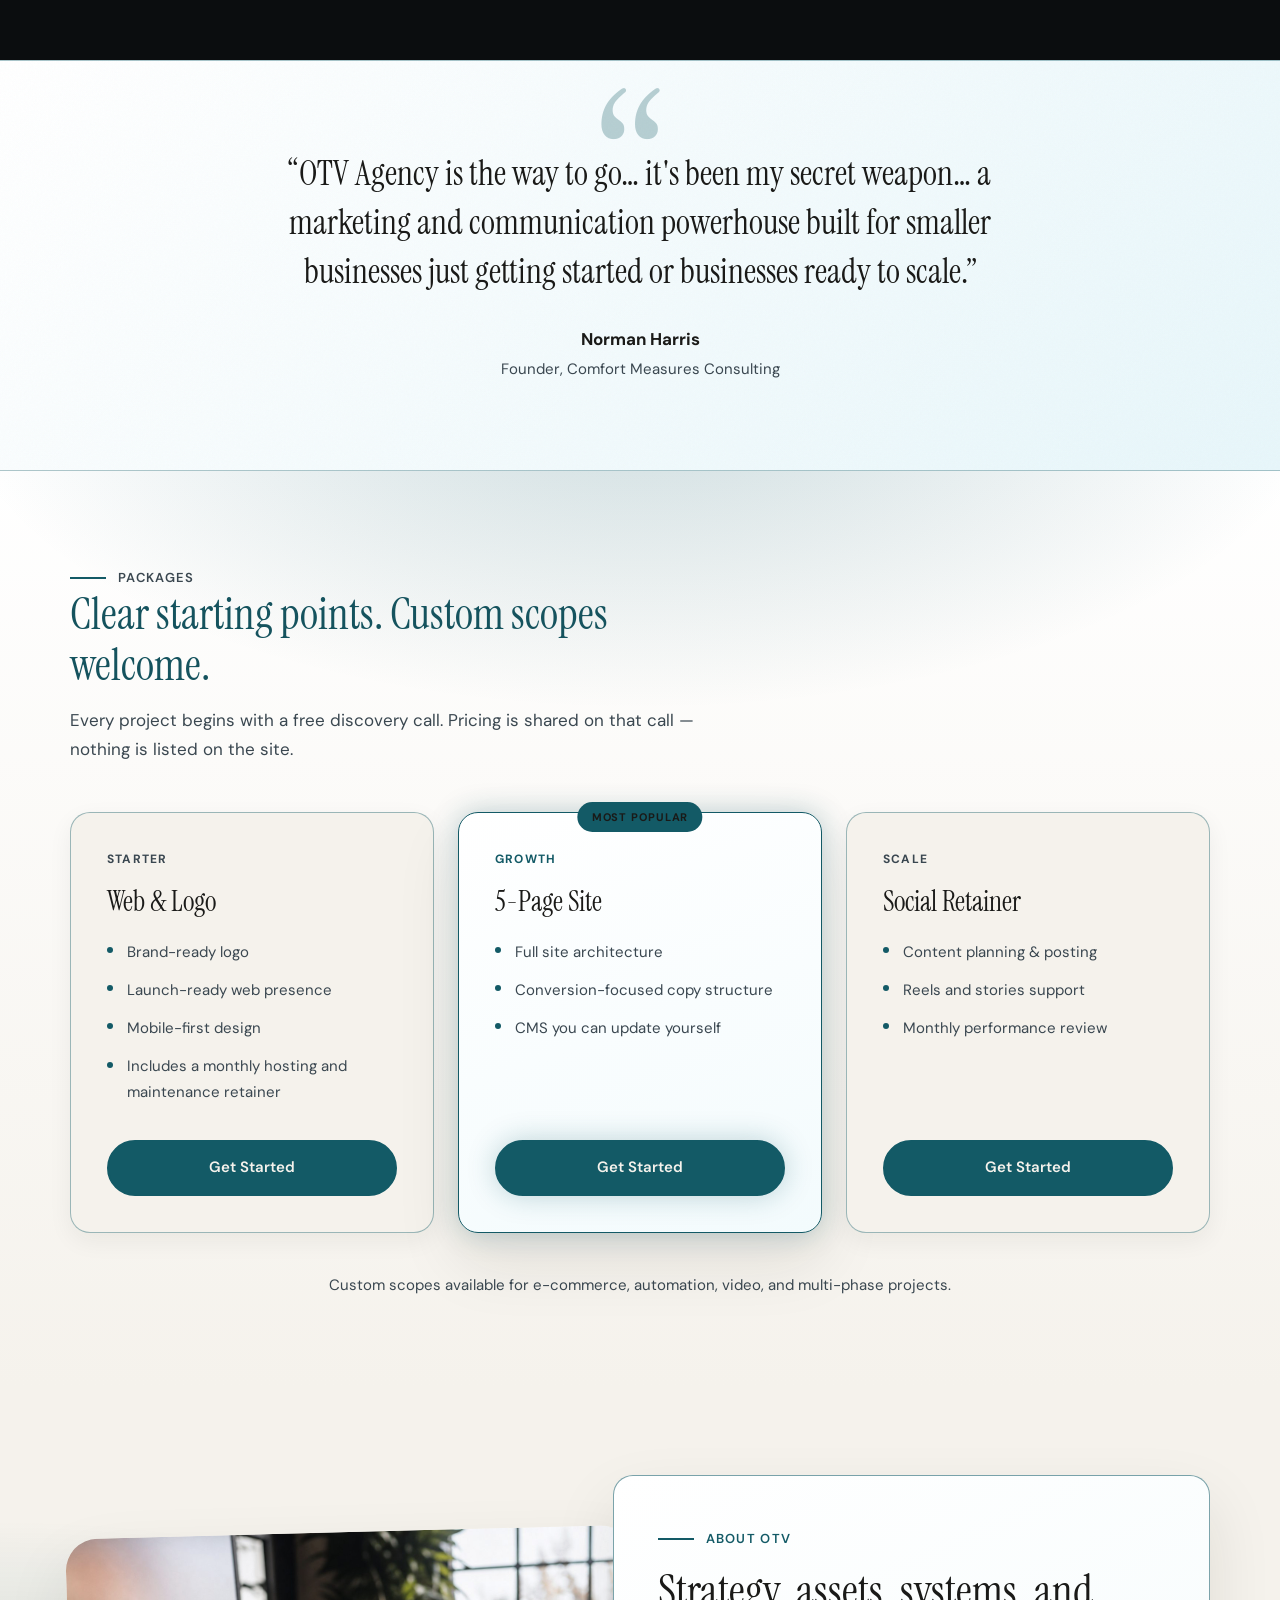
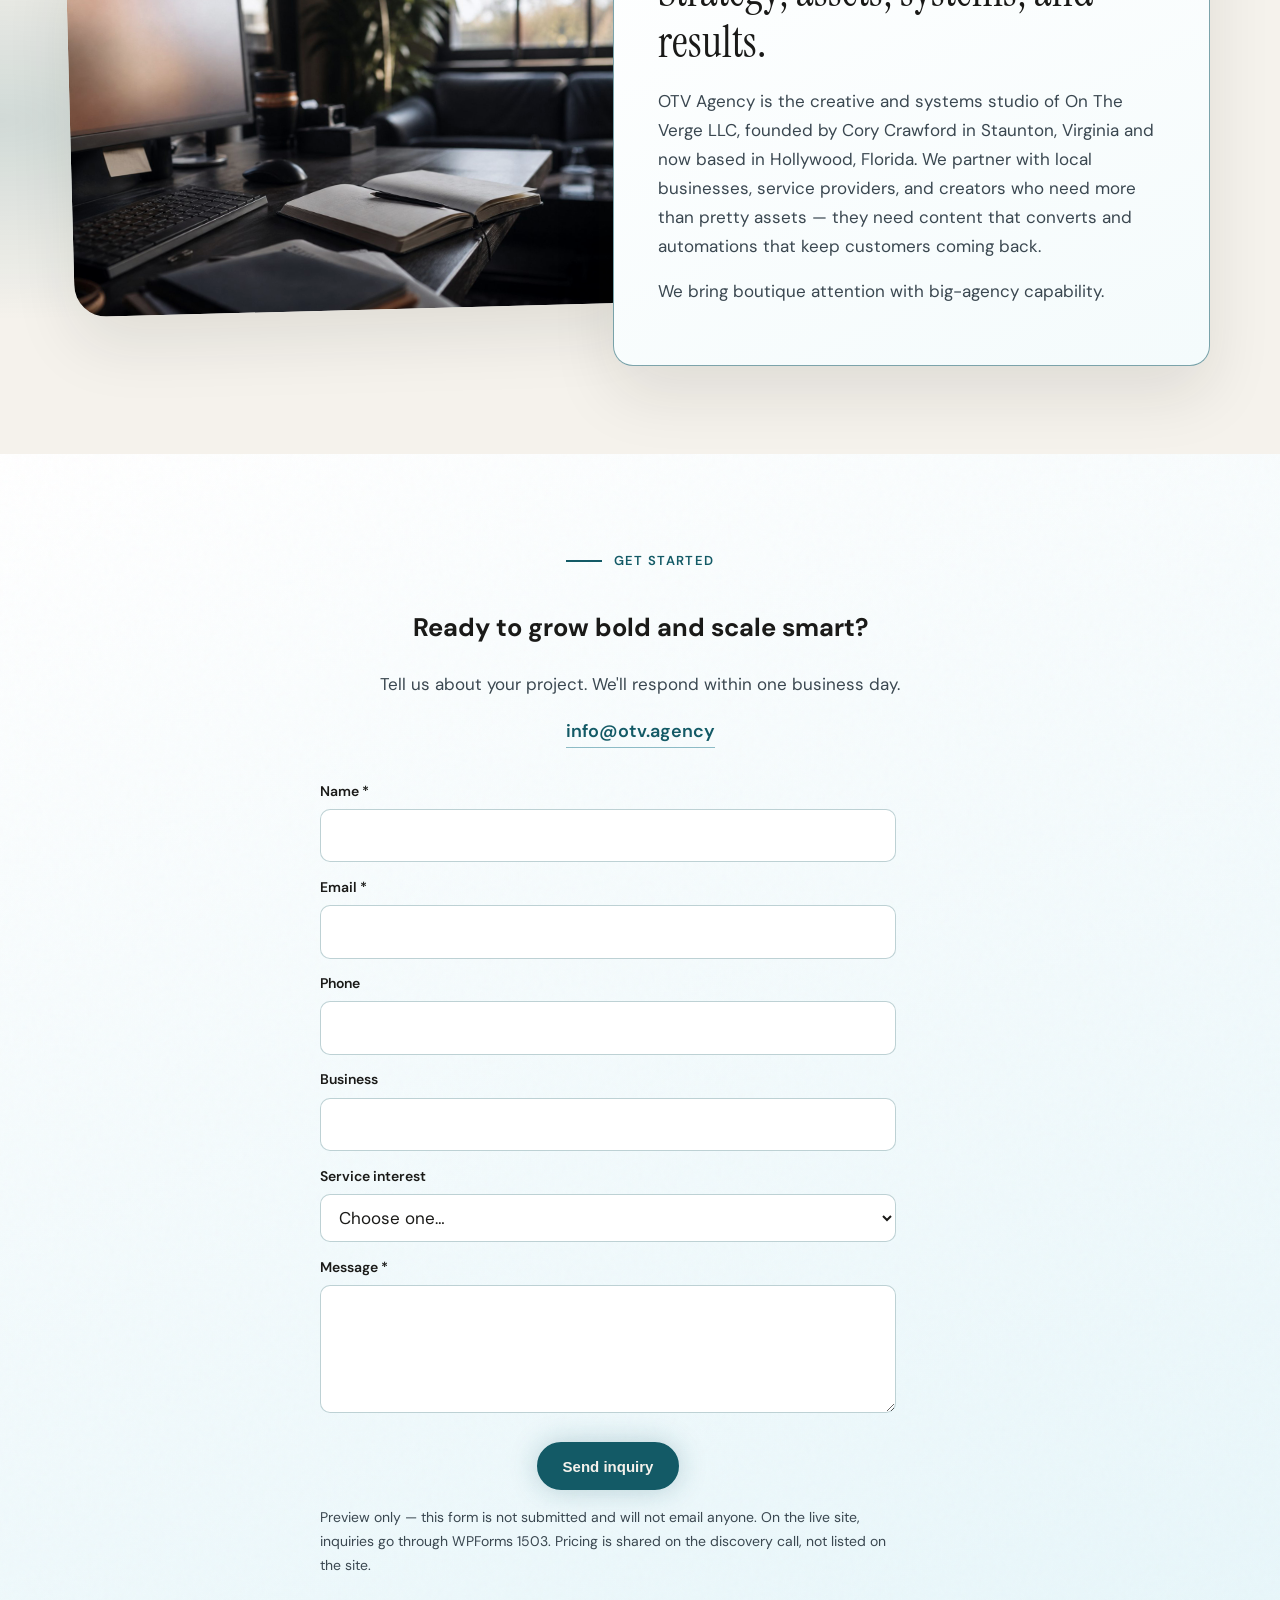
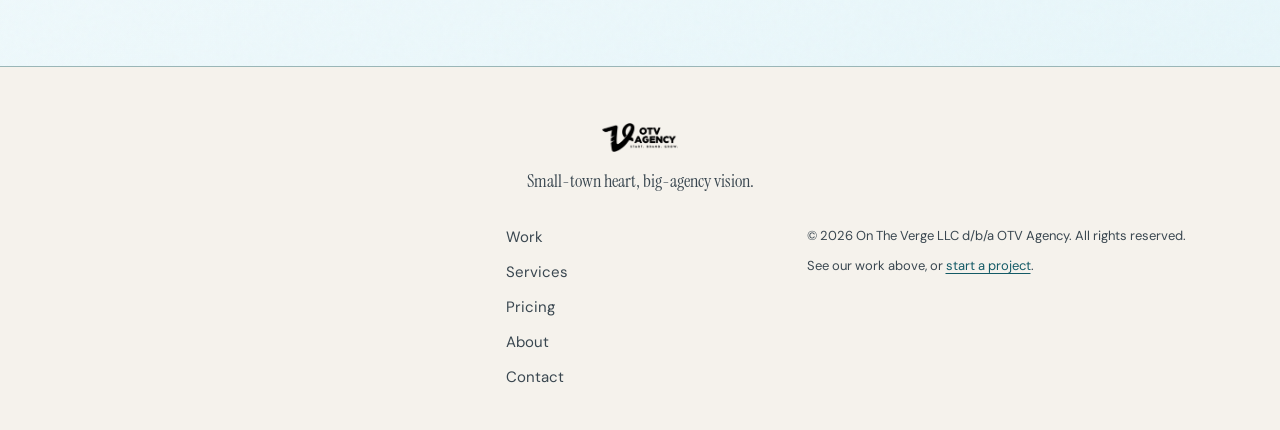
==== commit d2ecad7f: "Rebuild cleanup preview for theme 1.3.4 brand pass. Match the PR branch: official Slate Lagoon token" ====
--- a/index.html
+++ b/index.html
@@ -21,7 +21,11 @@
   <meta name="twitter:title" content="OTV Agency | Web Design, Branding &amp; Social Content Agency">
   <meta name="twitter:description" content="OTV Agency builds websites, brands, social content, and video that turn content into customers. See our work and start your project today.">
   <meta name="twitter:image" content="https://otvagency.github.io/otv-agency-cleanup-preview/theme/assets/images/og-image.jpg">
-  <link rel="icon" href="theme/assets/images/favicon.svg" type="image/svg+xml">
+  <link rel="icon" href="theme/assets/images/favicon-light.png" type="image/png" media="(prefers-color-scheme: light)">
+  <link rel="icon" href="theme/assets/images/favicon-dark.png" type="image/png" media="(prefers-color-scheme: dark)">
+  <link rel="icon" href="theme/assets/images/favicon-light.png" type="image/png">
+  <link rel="apple-touch-icon" href="theme/assets/images/apple-touch-icon.png">
+  <script>(function(){try{if(localStorage.getItem('otv-theme')==='dark'){document.documentElement.setAttribute('data-theme','dark');document.documentElement.classList.add('otv-theme-dark');}}catch(e){}})();</script>
   <link rel="preconnect" href="https://fonts.googleapis.com">
   <link rel="preconnect" href="https://fonts.gstatic.com" crossorigin>
   <link href="https://fonts.googleapis.com/css2?family=DM+Sans:ital,opsz,wght@0,9..40,400;0,9..40,500;0,9..40,600;0,9..40,700;1,9..40,400&amp;family=Instrument+Serif:ital@0;1&amp;display=swap" rel="stylesheet">
@@ -34,8 +38,11 @@
   Preview only — not the live <a href="https://otv.agency/">otv.agency</a> site. No production, DNS, or SiteGround changes. The form does not send.
 </div>
 <a class="skip-link" href="#main">Skip to content</a>
-<header class="site-header" id="top"><div class="container header-inner"> <a aria-label="OTV Agency home" class="brand" href="#top"> <img alt="OTV Agency" class="brand-logo brand-logo--light" height="68" src="theme/assets/images/logos/OTV.Agency_Horiztonal_Logo_V3.svg" width="160"/> <img alt="" aria-hidden="true" class="brand-logo brand-logo--dark" height="68" src="theme/assets/images/logos/OTV.Agency_Horizontal_Logo_Dark.svg" width="160"/> </a> <button aria-controls="site-nav" aria-expanded="false" aria-label="Open menu" class="nav-toggle"> <span></span><span></span><span></span> </button><nav aria-label="Primary" class="site-nav" id="site-nav"> <a href="#work">Work</a> <a href="#services">Services</a> <a href="#pricing">Pricing</a> <a href="#about">About</a> <a class="nav-cta" href="#contact">Get Started</a></nav></div></header>
-<main class="wp-block-group is-layout-flow wp-block-group-is-layout-flow" id="main"><section class="hero"><div aria-hidden="true" class="hero-media"> <img alt="" decoding="async" fetchpriority="high" height="1024" src="theme/assets/images/hero-bg.jpg" width="1536"/></div><div aria-hidden="true" class="hero-overlay"></div><div aria-hidden="true" class="hero-grain"></div><div class="container hero-inner"><div class="hero-grid"><p class="hero-eyebrow">For local businesses, service providers &amp; creators</p><div class="hero-copy"><h1>Creative work and systems that turn content into customers.</h1><p class="hero-lede">So you grow bold and scale smart.</p><div class="hero-actions"> <a class="btn btn-primary" href="#contact">Book a Discovery Call</a> <a class="btn btn-ghost" href="mailto:info@otv.agency">info@otv.agency</a></div><p class="hero-badge">Remote-friendly · Nationwide</p></div></div></div></section><section aria-label="Trusted by" class="proof-strip"><div class="container proof-strip-inner reveal is-visible" style="--reveal-delay: 0ms;"><p class="proof-strip-label">Trusted by growing brands</p><div class="proof-logos"> <img alt="Comfort Measures Consulting" loading="lazy" src="theme/assets/images/portfolio/logos/cmc.png"/> <img alt="Staunton Storm" loading="lazy" src="theme/assets/images/portfolio/logos/staunton-storm.png"/> <img alt="1188" loading="lazy" src="theme/assets/images/portfolio/logos/1188.png"/> <img alt="Collins Market" loading="lazy" src="theme/assets/images/portfolio/logos/collins-market.png"/> <img alt="Friendly City Events" loading="lazy" src="theme/assets/images/portfolio/logos/friendly-city.png"/></div></div></section><section class="section services" id="services"><div class="container"><div class="section-intro reveal is-visible" style="--reveal-delay: 60ms;"><p class="section-label">What We Do</p><h2>Creative work and systems, under one roof.</h2></div><div class="services-grid"><article class="service-card reveal is-visible" style="--reveal-delay: 120ms;"><h3>Web &amp; E-commerce</h3><p>WordPress and WooCommerce sites built to convert, plus ongoing care plans to keep you running.</p> </article><article class="service-card reveal is-visible" style="--reveal-delay: 180ms;"><h3>Social &amp; Content</h3><p>Retainers, reels, stories, and analytics that turn attention into leads.</p> </article><article class="service-card reveal is-visible" style="--reveal-delay: 240ms;"><h3>Video &amp; Podcast</h3><p>Clipping packages, thumbnails, captions, and production support for your show.</p> </article><article class="service-card reveal is-visible" style="--reveal-delay: 300ms;"><h3>Automation &amp; Ops</h3><p>HoneyBook, JotForm, ClickUp, and Google Workspace setups that save you hours.</p> </article><article class="service-card reveal is-visible" style="--reveal-delay: 360ms;"><h3>Creative &amp; Brand</h3><p>Logos, brand boards, and visual identity that look as good as they perform.</p> </article><article class="service-card reveal is-visible" style="--reveal-delay: 360ms;"><h3>Print &amp; Merch</h3><p>Apparel, print production, and fulfillment for brands that show up offline too.</p> </article></div><div class="services-foot"><a class="btn btn-primary service-cta--section" href="#contact">Book a Discovery Call</a></div></div></section><section aria-labelledby="work-title" class="otvp otvp-embed" id="work"><div class="wrap"><header class="otvp-intro"><div><p class="eyebrow">Selected work</p><h2 class="otvp-h1" id="work-title">Real stories.<br/><em>Thoughtfully built.</em></h2></div><div class="otvp-intro-copy"><p>Websites, social content, and brand creative that help small businesses, nonprofits, and personal brands show up as themselves — and turn attention into customers.</p><p class="location"><span aria-hidden="true" class="dot"></span>Hollywood, Florida · Serving clients nationwide</p></div></header><ul aria-label="Featured services" class="service-line"><li>Web &amp; e-commerce</li><li>Social &amp; content</li><li>Video &amp; podcast</li><li>Creative &amp; brand</li></ul><div class="work"><div class="work-title"><h3 class="otvp-sub">Featured case studies</h3><span>Six recent projects</span></div><div class="grid"><article class="project"><div class="visual web love"><span aria-hidden="true" class="project-number">01 / WEB</span><img alt="Love Forward Foundation website homepage designed by OTV Agency, headline “Love that moves families forward”" decoding="async" height="833" loading="lazy" src="theme/assets/portfolio-preview/assets/love-forward.webp" width="1200"/></div><div class="project-content"><p class="project-kicker">Web design · Digital presence</p><h3>Love Forward Foundation</h3><p class="project-description">A mission-led nonprofit website for Keisha Nicholson’s foundation, bringing its mission, current initiatives, and ways to connect into one place.</p><div class="project-bottom"><span>Nonprofit &amp; community</span><a class="text-link" href="https://loveforwardfoundation.org/landing/" rel="noopener" target="_blank">Visit Love Forward Foundation <b aria-hidden="true">↗</b></a></div></div></article><article class="project"><div class="visual social"><span aria-hidden="true" class="project-number">02 / CONTENT</span><img alt="Collins Market “Midweek snack run?” Instagram carousel cover by OTV Agency" decoding="async" height="900" loading="lazy" src="theme/assets/portfolio-preview/assets/collins-01.webp" width="720"/><img alt="Collins Market carousel slide featuring the downtown Staunton storefront" decoding="async" height="900" loading="lazy" src="theme/assets/portfolio-preview/assets/collins-04.webp" width="720"/></div><div class="project-content"><p class="project-kicker">Social content · Creative direction</p><h3>Collins Market</h3><p class="project-description">Neighborhood character, made for the feed: a social carousel pairing real product photography with a distinctly downtown Staunton, Virginia voice.</p><div class="project-bottom"><span>Local retail</span><button aria-haspopup="dialog" class="text-link" data-open="otvp-collins" type="button">View carousel <b aria-hidden="true">↗</b></button></div></div></article><article class="project"><div class="visual clc"><span aria-hidden="true" class="project-number">03 / BRAND &amp; WEB</span><img alt="The Call Light Collective podcast cover art hosted by Jennifer Eddings" class="cover" decoding="async" height="720" loading="lazy" src="theme/assets/portfolio-preview/assets/call-light-cover.webp" width="720"/><img alt="The Call Light Collective wordmark logo" class="wordmark" decoding="async" height="371" loading="lazy" src="theme/assets/portfolio-preview/assets/call-light-wordmark.webp" width="400"/></div><div class="project-content"><p class="project-kicker">Brand presentation · Web design</p><h3>The Call Light Collective</h3><p class="project-description">A personal brand website bringing Jennifer Eddings’ nursing leadership, speaking, and The Call Light Collective podcast together in one expressive home.</p><a class="text-link website-link" href="https://jennifereddings.com/" rel="noopener" target="_blank">Visit Jennifer Eddings’ website <b aria-hidden="true">↗</b></a><div class="project-bottom"><span>Personal brand &amp; podcast</span><button aria-haspopup="dialog" class="text-link" data-open="otvp-calllight" type="button">View creative <b aria-hidden="true">↗</b></button></div></div></article><article class="project"><div class="visual web lkb"><span aria-hidden="true" class="project-number">04 / WEB</span><img alt="LKB Counseling therapy practice website with plum and cream palette and “Find calm in the chaos” headline" decoding="async" height="833" loading="lazy" src="theme/assets/portfolio-preview/assets/lkb-counseling.webp" width="1200"/></div><div class="project-content"><p class="project-kicker">Web design · Digital presence</p><h3>LKB Counseling</h3><p class="project-description">A calm, welcoming website for Lori Kier-Benson’s counseling practice, with a clear introduction to her approach and a simple path to book a consultation.</p><div class="project-bottom"><span>Professional services</span><a class="text-link" href="https://lkbcounseling.com/" rel="noopener" target="_blank">Visit LKB Counseling <b aria-hidden="true">↗</b></a></div></div></article><article class="project"><div class="visual web fce"><span aria-hidden="true" class="project-number">05 / WEB &amp; LOGO</span><img alt="Friendly City Events venue website in Harrisonburg, Virginia, designed by OTV Agency" decoding="async" height="833" loading="lazy" src="theme/assets/portfolio-preview/assets/friendly-city.webp" width="1200"/><img alt="Friendly City Events disco-ball logo designed by OTV Agency" class="project-logo" decoding="async" height="609" loading="lazy" src="theme/assets/portfolio-preview/assets/friendly-city-logo.webp" width="900"/></div><div class="project-content"><p class="project-kicker">Web design · Logo design</p><h3>Friendly City Events</h3><p class="project-description">A welcoming website and distinctive logo for a Harrisonburg event venue, connecting the space’s personality with clear paths to explore and book.</p><div class="project-bottom"><span>Events &amp; hospitality</span><a class="text-link" href="https://friendlycityevents.com/" rel="noopener" target="_blank">Visit site <b aria-hidden="true">↗</b></a> <button aria-haspopup="dialog" class="text-link" data-open="otvp-friendly" type="button">View work <b aria-hidden="true">↗</b></button></div></div></article><article class="project"><div class="visual web cmc"><span aria-hidden="true" class="project-number">06 / WEB</span><img alt="Comfort Measures Consulting healthcare consulting website homepage with services navigation" decoding="async" height="833" loading="lazy" src="theme/assets/portfolio-preview/assets/comfort-measures.webp" width="1200"/></div><div class="project-content"><p class="project-kicker">Web design · Digital presence</p><h3>Comfort Measures Consulting</h3><p class="project-description">A website connecting healthcare consulting, educational resources, and the Let’s Get Comfy podcast, with clear paths to services and media.</p><div class="project-bottom"><span>Consulting &amp; education</span><a class="text-link" href="https://comfortmeasuresconsulting.com/" rel="noopener" target="_blank">Visit Comfort Measures <b aria-hidden="true">↗</b></a></div></div></article></div></div><div aria-labelledby="more-brands-title" class="otvp-more"><h3 class="otvp-sub" id="more-brands-title">More brands we’ve built and grown</h3><ul class="otvp-brands"><li><a href="https://stauntonstorm.com/" rel="noopener" target="_blank"> <img alt="Staunton Storm logo — E-commerce client of OTV Agency" decoding="async" height="80" loading="lazy" src="theme/assets/images/portfolio/logos/staunton-storm.png" width="160"/> <strong>Staunton Storm</strong><small>E-commerce</small> </a></li><li><a href="https://teamee88.com/" rel="noopener" target="_blank"> <img alt="1188 logo — Coaching client of OTV Agency" decoding="async" height="80" loading="lazy" src="theme/assets/images/portfolio/logos/1188.png" width="160"/> <strong>1188</strong><small>Coaching</small> </a></li><li><span> <img alt="Honey Sweet logo — Brand &amp; web client of OTV Agency" decoding="async" height="80" loading="lazy" src="theme/assets/images/portfolio/logos/honey-sweet.png" width="160"/> <strong>Honey Sweet</strong><small>Brand &amp; web</small> </span></li><li><span> <img alt="JD Print logo — Print &amp; e-commerce client of OTV Agency" decoding="async" height="80" loading="lazy" src="theme/assets/images/portfolio/logos/jdprint.png" width="160"/> <strong>JD Print</strong><small>Print &amp; e-commerce</small> </span></li><li><span> <strong>Cay Custom</strong><small>Custom goods</small> </span></li><li><span> <img alt="Bomb Effect logo — E-commerce client of OTV Agency" decoding="async" height="80" loading="lazy" src="theme/assets/images/portfolio/logos/bomb-effect.png" width="160"/> <strong>Bomb Effect</strong><small>E-commerce</small> </span></li></ul></div><p class="otvp-cta-row"><a class="button" href="#contact">Start your project <span aria-hidden="true">↗</span></a> <a class="text-link" href="mailto:info@otv.agency">info@otv.agency</a></p></div> <dialog aria-labelledby="otvp-collins-title" id="otvp-collins"><div class="dialog-top"><h3 id="otvp-collins-title">Collins Market / Midweek Snack Run</h3><button aria-label="Close carousel" class="close" data-close="" type="button">×</button></div><p class="dialog-copy">Selected social creative · Four original carousel graphics.</p><div class="gallery"><img alt="Slide 1 of 4: Midweek snack run?" decoding="async" height="900" loading="lazy" src="theme/assets/portfolio-preview/assets/collins-01.webp" width="720"/><img alt="Slide 2 of 4: Something sweet — Milka chocolate product photo" decoding="async" height="900" loading="lazy" src="theme/assets/portfolio-preview/assets/collins-02.webp" width="720"/><img alt="Slide 3 of 4: Something salty — wrap, chips, and drink photo" decoding="async" height="900" loading="lazy" src="theme/assets/portfolio-preview/assets/collins-03.webp" width="720"/><img alt="Slide 4 of 4: Swing by Collins Market — downtown storefront photo" decoding="async" height="900" loading="lazy" src="theme/assets/portfolio-preview/assets/collins-04.webp" width="720"/></div></dialog> <dialog aria-labelledby="otvp-calllight-title" id="otvp-calllight"><div class="dialog-top"><h3 id="otvp-calllight-title">The Call Light Collective</h3><button aria-label="Close creative gallery" class="close" data-close="" type="button">×</button></div><p class="dialog-copy">Jennifer Eddings’ personal brand website and podcast artwork. <a href="https://jennifereddings.com/" rel="noopener" target="_blank">Visit Jennifer’s website ↗</a></p><div class="gallery brand"><img alt="Jennifer Eddings “Nurse Leader and Storyteller” personal brand website" class="website-preview" decoding="async" height="833" loading="lazy" src="theme/assets/portfolio-preview/assets/jennifer-eddings-website.webp" width="1200"/><img alt="The Call Light Collective podcast artwork" decoding="async" height="720" loading="lazy" src="theme/assets/portfolio-preview/assets/call-light-cover.webp" width="720"/><img alt="The Call Light Collective wordmark" decoding="async" height="371" loading="lazy" src="theme/assets/portfolio-preview/assets/call-light-wordmark.webp" width="400"/></div></dialog> <dialog aria-labelledby="otvp-friendly-title" id="otvp-friendly"><div class="dialog-top"><h3 id="otvp-friendly-title">Friendly City Events / Website &amp; logo</h3><button aria-label="Close gallery" class="close" data-close="" type="button">×</button></div><p class="dialog-copy">Website and logo for the Harrisonburg event venue. <a href="https://friendlycityevents.com/" rel="noopener" target="_blank">Visit the website ↗</a></p><div class="gallery brand logo-work"><img alt="Friendly City Events website homepage" decoding="async" height="833" loading="lazy" src="theme/assets/portfolio-preview/assets/friendly-city.webp" width="1200"/><img alt="Friendly City Events logo with disco ball and colorful accents" decoding="async" height="609" loading="lazy" src="theme/assets/portfolio-preview/assets/friendly-city-logo.webp" width="900"/></div></dialog></section><section class="section testimonial"><div class="container testimonial-inner reveal is-visible" style="--reveal-delay: 360ms;"><blockquote><p>“OTV Agency is the way to go… it's been my secret weapon… a marketing and communication powerhouse built for smaller businesses just getting started or businesses ready to scale.”</p> <cite> <strong>Norman Harris</strong> <span>Founder, Comfort Measures Consulting</span> </cite></blockquote></div></section><section class="section pricing" id="pricing"><div class="container"><div class="section-intro reveal is-visible" style="--reveal-delay: 360ms;"><p class="section-label">Packages</p><h2>Clear starting points. Custom scopes welcome.</h2><p>Every project begins with a free discovery call.</p></div><article class="pricing-card pricing-offer reveal is-visible" id="new-client-offer" style="--reveal-delay: 360ms;"><p class="pricing-tier">New client offer</p><h3>Logo + 3-page site bundle</h3><p class="pricing-offer-copy">Book your discovery call and save $500 on your first project.</p> <a class="btn btn-primary" href="#contact">Claim this offer</a></article><div class="pricing-grid"><article class="pricing-card reveal is-visible" style="--reveal-delay: 360ms;"><p class="pricing-tier">Starter</p><h3>Web &amp; Logo</h3><p class="pricing-amount">From $1,500</p><ul><li>Brand-ready logo</li><li>Launch-ready web presence</li><li>Mobile-first design</li></ul> <a class="btn btn-secondary" href="#contact">Get Started</a></article><article class="pricing-card pricing-card--featured reveal is-visible" style="--reveal-delay: 360ms;"><p class="pricing-badge">Most popular</p><p class="pricing-tier">Growth</p><h3>5-Page Site</h3><p class="pricing-amount">From $3,000</p><ul><li>Full site architecture</li><li>Conversion-focused copy structure</li><li>CMS you can update yourself</li></ul> <a class="btn btn-primary" href="#contact">Get Started</a></article><article class="pricing-card reveal is-visible" style="--reveal-delay: 360ms;"><p class="pricing-tier">Scale</p><h3>Social Retainer</h3><p class="pricing-amount">From $600/mo</p><ul><li>Content planning &amp; posting</li><li>Reels and stories support</li><li>Monthly performance review</li></ul> <a class="btn btn-secondary" href="#contact">Get Started</a></article></div><p class="pricing-note">Custom scopes available for e-commerce, automation, video, and multi-phase projects.</p></div></section><section class="section about" id="about"><div class="container about-grid"><div class="about-media"> <img alt="Creative workspace at OTV Agency" src="theme/assets/images/about-studio.jpg"/></div><div class="about-copy reveal is-visible" style="--reveal-delay: 360ms;"><p class="section-label">About OTV</p><h2>Strategy, assets, systems, and results.</h2><p>OTV Agency is the creative and systems studio of On The Verge LLC, founded by Cory Crawford in Staunton, Virginia and now based in Hollywood, Florida. We partner with local businesses, service providers, and creators who need more than pretty assets — they need content that converts and automations that keep customers coming back.</p><p>We bring boutique attention with big-agency capability.</p></div></div></section><section class="section contact contact--cta" id="contact"><div class="container contact-cta-inner reveal is-visible" style="--reveal-delay: 360ms;"><p class="section-label">Get Started</p><h2>Ready to grow bold and scale smart?</h2><p>Tell us about your project. We'll respond within one business day.</p><div class="contact-actions">  <a class="contact-link" href="mailto:info@otv.agency">info@otv.agency</a></div>
+<header class="site-header" id="top"><div class="container header-inner"> <a aria-label="OTV Agency home" class="brand" href="#top">   <img alt="OTV Agency" class="brand-logo brand-logo--light" height="70" src="theme/assets/images/logos/OTV-Agency-Horizontal.png" width="180"/><img alt="" aria-hidden="true" class="brand-logo brand-logo--dark" height="70" src="theme/assets/images/logos/OTV-Agency-HorizontalWHT.png" width="180"/></a> <button aria-controls="site-nav" aria-expanded="false" aria-label="Open menu" class="nav-toggle"> <span></span><span></span><span></span> </button><nav aria-label="Primary" class="site-nav" id="site-nav"> <a href="#work">Work</a> <a href="#services">Services</a> <a href="#pricing">Pricing</a> <a href="#about">About</a> <a class="nav-cta" href="#contact">Get Started</a></nav><button aria-label="Switch to dark theme" aria-pressed="false" class="theme-toggle" data-theme-toggle="" type="button">
+<svg aria-hidden="true" class="icon-moon" viewbox="0 0 24 24"><path d="M21 14.3A8.5 8.5 0 0 1 9.7 3 7 7 0 1 0 21 14.3z"></path></svg>
+<svg aria-hidden="true" class="icon-sun" viewbox="0 0 24 24"><path d="M12 18a6 6 0 1 0 0-12 6 6 0 0 0 0 12zm0-16v2m0 16v2M4.2 4.2l1.4 1.4m12.8 12.8 1.4 1.4M2 12h2m16 0h2M4.2 19.8l1.4-1.4m12.8-12.8 1.4-1.4"></path></svg>
+</button></div></header>
+<main class="wp-block-group is-layout-flow wp-block-group-is-layout-flow" id="main"><section class="hero"><div aria-hidden="true" class="hero-media"> <img alt="" decoding="async" fetchpriority="high" height="1024" src="theme/assets/images/hero-bg.jpg" width="1536"/></div><div aria-hidden="true" class="hero-overlay"></div><div aria-hidden="true" class="hero-grain"></div><div class="container hero-inner"><div class="hero-grid"><p class="hero-eyebrow">For local businesses, service providers &amp; creators</p><div class="hero-copy"><h1>Creative work and systems that turn content into customers.</h1><p class="hero-lede">So you grow bold and scale smart.</p><div class="hero-actions"> <a class="btn btn-primary" href="#contact">Book a Discovery Call</a> <a class="btn btn-ghost" href="mailto:info@otv.agency">info@otv.agency</a></div><p class="hero-badge">Remote-friendly · Nationwide</p></div></div></div></section><section aria-label="Trusted by" class="proof-strip"><div class="container proof-strip-inner reveal is-visible" style="--reveal-delay: 0ms;"><p class="proof-strip-label">Trusted by growing brands</p><div class="proof-logos"> <img alt="Comfort Measures Consulting" loading="lazy" src="theme/assets/images/portfolio/logos/cmc.png"/> <img alt="Staunton Storm" loading="lazy" src="theme/assets/images/portfolio/logos/staunton-storm.png"/> <img alt="1188" loading="lazy" src="theme/assets/images/portfolio/logos/1188.png"/> <img alt="Collins Market" loading="lazy" src="theme/assets/images/portfolio/logos/collins-market.png"/> <img alt="Friendly City Events" loading="lazy" src="theme/assets/images/portfolio/logos/friendly-city.png"/></div></div></section><section class="section services" id="services"><div class="container"><div class="section-intro reveal is-visible" style="--reveal-delay: 60ms;"><p class="section-label">What We Do</p><h2>Creative work and systems, under one roof.</h2></div><div class="services-grid"><article class="service-card reveal is-visible" style="--reveal-delay: 120ms;"><h3>Web &amp; E-commerce</h3><p>WordPress and WooCommerce sites built to convert, plus ongoing care plans to keep you running.</p> </article><article class="service-card reveal is-visible" style="--reveal-delay: 180ms;"><h3>Social &amp; Content</h3><p>Retainers, reels, stories, and analytics that turn attention into leads.</p> </article><article class="service-card reveal is-visible" style="--reveal-delay: 240ms;"><h3>Video &amp; Podcast</h3><p>Clipping packages, thumbnails, captions, and production support for your show.</p> </article><article class="service-card reveal is-visible" style="--reveal-delay: 300ms;"><h3>Automation &amp; Ops</h3><p>HoneyBook, JotForm, ClickUp, and Google Workspace setups that save you hours.</p> </article><article class="service-card reveal is-visible" style="--reveal-delay: 360ms;"><h3>Creative &amp; Brand</h3><p>Logos, brand boards, and visual identity that look as good as they perform.</p> </article><article class="service-card reveal is-visible" style="--reveal-delay: 360ms;"><h3>Print &amp; Merch</h3><p>Apparel, print production, and fulfillment for brands that show up offline too.</p> </article></div><div class="services-foot"><a class="btn btn-primary service-cta--section" href="#contact">Book a Discovery Call</a></div></div></section><section aria-labelledby="work-title" class="otvp otvp-embed" id="work"><div class="wrap"><header class="otvp-intro"><div><p class="eyebrow">Selected work</p><h2 class="otvp-h1" id="work-title">Real stories.<br/><em>Thoughtfully built.</em></h2></div><div class="otvp-intro-copy"><p>Websites, social content, and brand creative that help small businesses, nonprofits, and personal brands show up as themselves — and turn attention into customers.</p><p class="location"><span aria-hidden="true" class="dot"></span>Hollywood, Florida · Serving clients nationwide</p></div></header><ul aria-label="Featured services" class="service-line"><li>Web &amp; e-commerce</li><li>Social &amp; content</li><li>Video &amp; podcast</li><li>Creative &amp; brand</li></ul><div class="work"><div class="work-title"><h3 class="otvp-sub">Featured case studies</h3><span>Six recent projects</span></div><div class="grid"><article class="project"><div class="visual web love"><span aria-hidden="true" class="project-number">01 / WEB</span><img alt="Love Forward Foundation website homepage designed by OTV Agency, headline “Love that moves families forward”" decoding="async" height="833" loading="lazy" src="theme/assets/portfolio-preview/assets/love-forward.webp" width="1200"/></div><div class="project-content"><p class="project-kicker">Web design · Digital presence</p><h3>Love Forward Foundation</h3><p class="project-description">A mission-led nonprofit website for Keisha Nicholson’s foundation, bringing its mission, current initiatives, and ways to connect into one place.</p><div class="project-bottom"><span>Nonprofit &amp; community</span><a class="text-link" href="https://loveforwardfoundation.org/landing/" rel="noopener" target="_blank">Visit Love Forward Foundation <b aria-hidden="true">↗</b></a></div></div></article><article class="project"><div class="visual social"><span aria-hidden="true" class="project-number">02 / CONTENT</span><img alt="Collins Market “Midweek snack run?” Instagram carousel cover by OTV Agency" decoding="async" height="900" loading="lazy" src="theme/assets/portfolio-preview/assets/collins-01.webp" width="720"/><img alt="Collins Market carousel slide featuring the downtown Staunton storefront" decoding="async" height="900" loading="lazy" src="theme/assets/portfolio-preview/assets/collins-04.webp" width="720"/></div><div class="project-content"><p class="project-kicker">Social content · Creative direction</p><h3>Collins Market</h3><p class="project-description">Neighborhood character, made for the feed: a social carousel pairing real product photography with a distinctly downtown Staunton, Virginia voice.</p><div class="project-bottom"><span>Local retail</span><button aria-haspopup="dialog" class="text-link" data-open="otvp-collins" type="button">View carousel <b aria-hidden="true">↗</b></button></div></div></article><article class="project"><div class="visual clc"><span aria-hidden="true" class="project-number">03 / BRAND &amp; WEB</span><img alt="The Call Light Collective podcast cover art hosted by Jennifer Eddings" class="cover" decoding="async" height="720" loading="lazy" src="theme/assets/portfolio-preview/assets/call-light-cover.webp" width="720"/><img alt="The Call Light Collective wordmark logo" class="wordmark" decoding="async" height="371" loading="lazy" src="theme/assets/portfolio-preview/assets/call-light-wordmark.webp" width="400"/></div><div class="project-content"><p class="project-kicker">Brand presentation · Web design</p><h3>The Call Light Collective</h3><p class="project-description">A personal brand website bringing Jennifer Eddings’ nursing leadership, speaking, and The Call Light Collective podcast together in one expressive home.</p><a class="text-link website-link" href="https://jennifereddings.com/" rel="noopener" target="_blank">Visit Jennifer Eddings’ website <b aria-hidden="true">↗</b></a><div class="project-bottom"><span>Personal brand &amp; podcast</span><button aria-haspopup="dialog" class="text-link" data-open="otvp-calllight" type="button">View creative <b aria-hidden="true">↗</b></button></div></div></article><article class="project"><div class="visual web lkb"><span aria-hidden="true" class="project-number">04 / WEB</span><img alt="LKB Counseling therapy practice website with plum and cream palette and “Find calm in the chaos” headline" decoding="async" height="833" loading="lazy" src="theme/assets/portfolio-preview/assets/lkb-counseling.webp" width="1200"/></div><div class="project-content"><p class="project-kicker">Web design · Digital presence</p><h3>LKB Counseling</h3><p class="project-description">A calm, welcoming website for Lori Kier-Benson’s counseling practice, with a clear introduction to her approach and a simple path to book a consultation.</p><div class="project-bottom"><span>Professional services</span><a class="text-link" href="https://lkbcounseling.com/" rel="noopener" target="_blank">Visit LKB Counseling <b aria-hidden="true">↗</b></a></div></div></article><article class="project"><div class="visual web fce"><span aria-hidden="true" class="project-number">05 / WEB &amp; LOGO</span><img alt="Friendly City Events venue website in Harrisonburg, Virginia, designed by OTV Agency" decoding="async" height="833" loading="lazy" src="theme/assets/portfolio-preview/assets/friendly-city.webp" width="1200"/><img alt="Friendly City Events disco-ball logo designed by OTV Agency" class="project-logo" decoding="async" height="609" loading="lazy" src="theme/assets/portfolio-preview/assets/friendly-city-logo.webp" width="900"/></div><div class="project-content"><p class="project-kicker">Web design · Logo design</p><h3>Friendly City Events</h3><p class="project-description">A welcoming website and distinctive logo for a Harrisonburg event venue, connecting the space’s personality with clear paths to explore and book.</p><div class="project-bottom"><span>Events &amp; hospitality</span><a class="text-link" href="https://friendlycityevents.com/" rel="noopener" target="_blank">Visit site <b aria-hidden="true">↗</b></a> <button aria-haspopup="dialog" class="text-link" data-open="otvp-friendly" type="button">View work <b aria-hidden="true">↗</b></button></div></div></article><article class="project"><div class="visual web cmc"><span aria-hidden="true" class="project-number">06 / WEB</span><img alt="Comfort Measures Consulting healthcare consulting website homepage with services navigation" decoding="async" height="833" loading="lazy" src="theme/assets/portfolio-preview/assets/comfort-measures.webp" width="1200"/></div><div class="project-content"><p class="project-kicker">Web design · Digital presence</p><h3>Comfort Measures Consulting</h3><p class="project-description">A website connecting healthcare consulting, educational resources, and the Let’s Get Comfy podcast, with clear paths to services and media.</p><div class="project-bottom"><span>Consulting &amp; education</span><a class="text-link" href="https://comfortmeasuresconsulting.com/" rel="noopener" target="_blank">Visit Comfort Measures <b aria-hidden="true">↗</b></a></div></div></article></div></div><div aria-labelledby="more-brands-title" class="otvp-more"><h3 class="otvp-sub" id="more-brands-title">More brands we’ve built and grown</h3><ul class="otvp-brands"><li><a href="https://stauntonstorm.com/" rel="noopener" target="_blank"> <img alt="Staunton Storm logo — E-commerce client of OTV Agency" decoding="async" height="80" loading="lazy" src="theme/assets/images/portfolio/logos/staunton-storm.png" width="160"/> <strong>Staunton Storm</strong><small>E-commerce</small> </a></li><li><a href="https://teamee88.com/" rel="noopener" target="_blank"> <img alt="1188 logo — Coaching client of OTV Agency" decoding="async" height="80" loading="lazy" src="theme/assets/images/portfolio/logos/1188.png" width="160"/> <strong>1188</strong><small>Coaching</small> </a></li><li><span> <img alt="Honey Sweet logo — Brand &amp; web client of OTV Agency" decoding="async" height="80" loading="lazy" src="theme/assets/images/portfolio/logos/honey-sweet.png" width="160"/> <strong>Honey Sweet</strong><small>Brand &amp; web</small> </span></li><li><span> <img alt="JD Print logo — Print &amp; e-commerce client of OTV Agency" decoding="async" height="80" loading="lazy" src="theme/assets/images/portfolio/logos/jdprint.png" width="160"/> <strong>JD Print</strong><small>Print &amp; e-commerce</small> </span></li><li><span> <strong>Cay Custom</strong><small>Custom goods</small> </span></li><li><span> <img alt="Bomb Effect logo — E-commerce client of OTV Agency" decoding="async" height="80" loading="lazy" src="theme/assets/images/portfolio/logos/bomb-effect.png" width="160"/> <strong>Bomb Effect</strong><small>E-commerce</small> </span></li></ul></div><p class="otvp-cta-row"><a class="button" href="#contact">Start your project <span aria-hidden="true">↗</span></a> <a class="text-link" href="mailto:info@otv.agency">info@otv.agency</a></p></div> <dialog aria-labelledby="otvp-collins-title" id="otvp-collins"><div class="dialog-top"><h3 id="otvp-collins-title">Collins Market / Midweek Snack Run</h3><button aria-label="Close carousel" class="close" data-close="" type="button">×</button></div><p class="dialog-copy">Selected social creative · Four original carousel graphics.</p><div class="gallery"><img alt="Slide 1 of 4: Midweek snack run?" decoding="async" height="900" loading="lazy" src="theme/assets/portfolio-preview/assets/collins-01.webp" width="720"/><img alt="Slide 2 of 4: Something sweet — Milka chocolate product photo" decoding="async" height="900" loading="lazy" src="theme/assets/portfolio-preview/assets/collins-02.webp" width="720"/><img alt="Slide 3 of 4: Something salty — wrap, chips, and drink photo" decoding="async" height="900" loading="lazy" src="theme/assets/portfolio-preview/assets/collins-03.webp" width="720"/><img alt="Slide 4 of 4: Swing by Collins Market — downtown storefront photo" decoding="async" height="900" loading="lazy" src="theme/assets/portfolio-preview/assets/collins-04.webp" width="720"/></div></dialog> <dialog aria-labelledby="otvp-calllight-title" id="otvp-calllight"><div class="dialog-top"><h3 id="otvp-calllight-title">The Call Light Collective</h3><button aria-label="Close creative gallery" class="close" data-close="" type="button">×</button></div><p class="dialog-copy">Jennifer Eddings’ personal brand website and podcast artwork. <a href="https://jennifereddings.com/" rel="noopener" target="_blank">Visit Jennifer’s website ↗</a></p><div class="gallery brand"><img alt="Jennifer Eddings “Nurse Leader and Storyteller” personal brand website" class="website-preview" decoding="async" height="833" loading="lazy" src="theme/assets/portfolio-preview/assets/jennifer-eddings-website.webp" width="1200"/><img alt="The Call Light Collective podcast artwork" decoding="async" height="720" loading="lazy" src="theme/assets/portfolio-preview/assets/call-light-cover.webp" width="720"/><img alt="The Call Light Collective wordmark" decoding="async" height="371" loading="lazy" src="theme/assets/portfolio-preview/assets/call-light-wordmark.webp" width="400"/></div></dialog> <dialog aria-labelledby="otvp-friendly-title" id="otvp-friendly"><div class="dialog-top"><h3 id="otvp-friendly-title">Friendly City Events / Website &amp; logo</h3><button aria-label="Close gallery" class="close" data-close="" type="button">×</button></div><p class="dialog-copy">Website and logo for the Harrisonburg event venue. <a href="https://friendlycityevents.com/" rel="noopener" target="_blank">Visit the website ↗</a></p><div class="gallery brand logo-work"><img alt="Friendly City Events website homepage" decoding="async" height="833" loading="lazy" src="theme/assets/portfolio-preview/assets/friendly-city.webp" width="1200"/><img alt="Friendly City Events logo with disco ball and colorful accents" decoding="async" height="609" loading="lazy" src="theme/assets/portfolio-preview/assets/friendly-city-logo.webp" width="900"/></div></dialog></section><section class="section testimonial"><div class="container testimonial-inner reveal is-visible" style="--reveal-delay: 360ms;"><blockquote><p>“OTV Agency is the way to go… it's been my secret weapon… a marketing and communication powerhouse built for smaller businesses just getting started or businesses ready to scale.”</p> <cite> <strong>Norman Harris</strong> <span>Founder, Comfort Measures Consulting</span> </cite></blockquote></div></section><section class="section pricing" id="pricing"><div class="container"><div class="section-intro reveal is-visible" style="--reveal-delay: 360ms;"><p class="section-label">Packages</p><h2>Clear starting points. Custom scopes welcome.</h2><p>Every project begins with a free discovery call. Pricing is shared on that call — nothing is listed on the site.</p></div><div class="pricing-grid"><article class="pricing-card reveal is-visible" style="--reveal-delay: 360ms;"><p class="pricing-tier">Starter</p><h3>Web &amp; Logo</h3><ul><li>Brand-ready logo</li><li>Launch-ready web presence</li><li>Mobile-first design</li><li>Includes a monthly hosting and maintenance retainer</li></ul> <a class="btn btn-secondary" href="#contact">Get Started</a></article><article class="pricing-card pricing-card--featured reveal is-visible" style="--reveal-delay: 360ms;"><p class="pricing-badge">Most popular</p><p class="pricing-tier">Growth</p><h3>5-Page Site</h3><ul><li>Full site architecture</li><li>Conversion-focused copy structure</li><li>CMS you can update yourself</li></ul> <a class="btn btn-primary" href="#contact">Get Started</a></article><article class="pricing-card reveal is-visible" style="--reveal-delay: 360ms;"><p class="pricing-tier">Scale</p><h3>Social Retainer</h3><ul><li>Content planning &amp; posting</li><li>Reels and stories support</li><li>Monthly performance review</li></ul> <a class="btn btn-secondary" href="#contact">Get Started</a></article></div><p class="pricing-note">Custom scopes available for e-commerce, automation, video, and multi-phase projects.</p></div></section><section class="section about" id="about"><div class="container about-grid"><div class="about-media"> <img alt="Creative workspace at OTV Agency" src="theme/assets/images/about-studio.jpg"/></div><div class="about-copy reveal is-visible" style="--reveal-delay: 360ms;"><p class="section-label">About OTV</p><h2>Strategy, assets, systems, and results.</h2><p>OTV Agency is the creative and systems studio of On The Verge LLC, founded by Cory Crawford in Staunton, Virginia and now based in Hollywood, Florida. We partner with local businesses, service providers, and creators who need more than pretty assets — they need content that converts and automations that keep customers coming back.</p><p>We bring boutique attention with big-agency capability.</p></div></div></section><section class="section contact contact--cta" id="contact"><div class="container contact-cta-inner reveal is-visible" style="--reveal-delay: 360ms;"><p class="section-label">Get Started</p><h2>Ready to grow bold and scale smart?</h2><p>Tell us about your project. We'll respond within one business day.</p><div class="contact-actions">  <a class="contact-link" href="mailto:info@otv.agency">info@otv.agency</a></div>
 <form action="#" class="contact-form-preview" id="lead-form" method="post" novalidate="">
 <label for="lead-name">Name *</label>
 <input autocomplete="name" id="lead-name" name="name" required="" type="text"/>
@@ -60,11 +67,11 @@
 <div class="contact-actions" style="margin-top:1.25rem">
 <button class="btn btn-primary" type="submit">Send inquiry</button>
 </div>
-<p class="form-note">Preview only — this form is not submitted and will not email anyone. On the live site, the intended path is WPForms 1503 delivering to cory@otv.agency, once the Intake page is published.</p>
+<p class="form-note">Preview only — this form is not submitted and will not email anyone. On the live site, inquiries go through WPForms 1503. Pricing is shared on the discovery call, not listed on the site.</p>
 <p class="form-success" role="status">Preview only. No message was sent.</p>
 </form>
 </div></section></main>
-<footer class="site-footer"><div class="container footer-inner"><div class="footer-brand"> <img alt="OTV Agency" height="120" src="theme/assets/images/logos/OTV.Agency_Stacked_Logo_V4.svg" width="120"/><p class="footer-tagline">Small-town heart, big-agency vision.</p></div><nav aria-label="Footer" class="footer-nav"> <a href="#work">Work</a> <a href="#services">Services</a> <a href="#pricing">Pricing</a> <a href="#about">About</a> <a href="#contact">Contact</a></nav><div class="footer-meta"><p>© 2026 On The Verge LLC d/b/a OTV Agency. All rights reserved.</p><p class="footer-note">See our work above, or <a href="#contact">start a project</a>.</p></div></div></footer>
+<footer class="site-footer"><div class="container footer-inner"><div class="footer-brand"><img alt="OTV Agency" class="footer-logo footer-logo-light" height="70" src="theme/assets/images/logos/OTV-Agency-Horizontal.png" width="180"/><img alt="" aria-hidden="true" class="footer-logo footer-logo-dark" height="70" src="theme/assets/images/logos/OTV-Agency-HorizontalWHT.png" width="180"/> <p class="footer-tagline">Small-town heart, big-agency vision.</p></div><nav aria-label="Footer" class="footer-nav"> <a href="#work">Work</a> <a href="#services">Services</a> <a href="#pricing">Pricing</a> <a href="#about">About</a> <a href="#contact">Contact</a></nav><div class="footer-meta"><p>© 2026 On The Verge LLC d/b/a OTV Agency. All rights reserved.</p><p class="footer-note">See our work above, or <a href="#contact">start a project</a>.</p></div></div></footer>
 <script src="theme/assets/js/main.js" defer></script>
 <script src="theme/assets/portfolio-preview/portfolio.js" defer></script>
 <script>
--- a/theme/assets/css/main.css
+++ b/theme/assets/css/main.css
@@ -1,35 +1,47 @@
 :root {
-  /* Slate Lagoon B (approved 2026-11-08) — trivial token swap, typography unchanged */
-  --ink: #1a1a18;
-  --ink-soft: #3a4750;
-  --muted: #3a4750;
-  --muted-light: #3a4750;
-  --paper: #f5f2ec;
-  --paper-2: #ebe7df;
-  --white: #ffffff;
-  --line: rgba(19, 90, 102, 0.16);
-  --cyan: #135a66;
-  --cyan-ink: #135a66;
-  --cyan-ink-hover: #15535e;
-  --cyan-bright: #3fbfd2; /* dark-mode / effect only; not for text on cream */
-
-  /* Legacy names kept so older selectors still resolve */
-  --black: var(--ink);
-  --charcoal: #ebe7df;
-  --surface: var(--white);
-  --cream: var(--ink);
-  --cream-deep: var(--paper-2);
-  --cyan-deep: var(--cyan-ink);
-
-  --forest: var(--cyan);
-  --forest-deep: var(--cyan-ink);
-  --navy: var(--cyan);
-  --navy-deep: var(--cyan-ink);
-  --stone: var(--muted);
-
-  --font-display: "Instrument Serif", Georgia, serif;
-  --font-body: "DM Sans", system-ui, sans-serif;
-
+  --preview-banner-h: 2.75rem;
+  /* Slate Lagoon B — canonical tokens from the 2026-11-08 brand guide */
+  --otv-font-display: "Instrument Serif", Georgia, "Times New Roman", serif;
+  --otv-font-body: "DM Sans", system-ui, -apple-system, "Segoe UI", Roboto, Arial, sans-serif;
+  --otv-surface: #f5f2ec;
+  --otv-surface-alt: #ebe7df;
+  --otv-panel: #ddd8cf;
+  --otv-text: #1a1a18;
+  --otv-text-secondary: #3a4750;
+  --otv-heading: #15535e;
+  --otv-link: #135a66;
+  --otv-accent: #135a66;
+  --otv-border: #15535e;
+  --otv-focus: #135a66;
+  --otv-effect-teal: #4FC3CF;
+  --otv-effect-blue: #6AABDC;
+
+  /* Legacy aliases used throughout this stylesheet */
+  --ink: var(--otv-text);
+  --ink-soft: var(--otv-text-secondary);
+  --muted: var(--otv-text-secondary);
+  --muted-light: var(--otv-text-secondary);
+  --paper: var(--otv-surface);
+  --paper-2: var(--otv-surface-alt);
+  --white: #f5f2ec;
+  --line: rgba(21, 83, 94, 0.22);
+  --cyan: var(--otv-accent);
+  --cyan-ink: var(--otv-link);
+  --cyan-ink-hover: var(--otv-heading);
+  --cyan-bright: #3fbfd2;
+  --black: var(--otv-text);
+  --charcoal: var(--otv-surface-alt);
+  --surface: var(--otv-panel);
+  --cream: var(--otv-text);
+  --cream-deep: var(--otv-surface-alt);
+  --cyan-deep: var(--otv-link);
+  --forest: var(--otv-accent);
+  --forest-deep: var(--otv-heading);
+  --navy: var(--otv-accent);
+  --navy-deep: var(--otv-heading);
+  --stone: var(--otv-text-secondary);
+  --font-display: var(--otv-font-display);
+  --font-body: var(--otv-font-body);
   --shadow-sm: 0 8px 24px rgba(26, 26, 24, 0.06);
   --shadow-md: 0 18px 44px rgba(26, 26, 24, 0.08);
   --shadow-lg: 0 28px 64px rgba(26, 26, 24, 0.1);
@@ -39,9 +51,28 @@
   --radius-md: 20px;
   --radius-lg: 32px;
   --max-width: 1140px;
-  --preview-banner-h: 2.75rem;
-}
-
+  color-scheme: light;
+}
+
+[data-theme="dark"],
+.otv-theme-dark {
+  --otv-surface: #111d24;
+  --otv-surface-alt: #16262f;
+  --otv-panel: #1c3039;
+  --otv-text: #f5f2ec;
+  --otv-text-secondary: #b4c2c8;
+  --otv-heading: #f5f2ec;
+  --otv-link: #6fd0df;
+  --otv-accent: #3fbfd2;
+  --otv-border: #3fbfd2;
+  --otv-focus: #6fd0df;
+  --line: rgba(63, 191, 210, 0.28);
+  --glow-cyan: 0 0 28px rgba(63, 191, 210, 0.28);
+  --shadow-sm: 0 8px 24px rgba(0, 0, 0, 0.28);
+  --shadow-md: 0 18px 44px rgba(0, 0, 0, 0.32);
+  --shadow-lg: 0 28px 64px rgba(0, 0, 0, 0.4);
+  color-scheme: dark;
+}
 
 *, *::before, *::after { box-sizing: border-box; }
 html { scroll-behavior: smooth; }
@@ -54,13 +85,14 @@
   background: var(--paper);
 }
 img { max-width: 100%; height: auto; display: block; }
-a { color: var(--cyan-ink); text-underline-offset: 3px; }
+a { color: var(--otv-link); text-decoration: underline; text-underline-offset: 3px; }
 a:hover { color: var(--cyan-ink-hover); }
 a:focus-visible,
 .btn:focus-visible,
-.nav-toggle:focus-visible {
-  outline: 2px solid var(--cyan-ink);
-  outline-offset: 3px;
+.nav-toggle:focus-visible,
+.theme-toggle:focus-visible {
+  outline: 3px solid var(--otv-focus);
+  outline-offset: 2px;
 }
 
 .skip-link {
@@ -219,7 +251,7 @@
 .hero h1 {
   font-family: var(--font-display); font-size: clamp(2.75rem, 6vw, 4.5rem);
   font-weight: 400; line-height: 1.08; margin: 0 0 1.25rem; max-width: 16ch;
-  color: var(--ink);
+  color: var(--otv-heading);
 }
 .hero-lede { font-size: 1.2rem; max-width: 44ch; color: var(--ink-soft); margin: 0 0 2rem; }
 .hero-actions { display: flex; flex-wrap: wrap; gap: 1rem; margin-bottom: 1.5rem; }
@@ -381,7 +413,7 @@
   font-weight: 400;
   line-height: 1.15;
   margin: 0 0 1rem;
-  color: var(--ink);
+  color: var(--otv-heading);
 }
 .section-intro p { color: var(--muted); margin: 0; }
 
@@ -412,7 +444,7 @@
   background-image: var(--grain);
 }
 .services .section-label { color: var(--cyan-ink); }
-.services .section-intro h2 { color: var(--ink); }
+.services .section-intro h2 { color: var(--otv-heading); }
 .services .section-intro p { color: var(--muted); }
 .services-grid {
   display: grid;
@@ -1337,6 +1369,172 @@
   .hero-media img { animation: none; transform: none; will-change: auto; }
 }
 
+
+/* Slate Lagoon B: primary CTA on cream is teal fill + cream type */
+.btn-primary,
+.nav-cta,
+.nav-cta:hover,
+.pricing-card .btn {
+  background: #135a66;
+  color: #f5f2ec;
+  border-color: #135a66;
+}
+.btn-primary:hover,
+.nav-cta:hover,
+.pricing-card .btn:hover {
+  background: #15535e;
+  color: #f5f2ec;
+}
+.btn-ghost,
+.hero-actions .btn-ghost {
+  color: #135a66;
+  border-color: #135a66;
+}
+.services-grid + .services-foot {
+  margin-top: 1.75rem;
+  display: flex;
+  justify-content: flex-start;
+}
+
+
+/* ------------------------------------------------------------------ */
+/* 1.3.4 brand pass: logo swap, theme toggle, dark-mode surfaces      */
+/* ------------------------------------------------------------------ */
+
+.brand-logo--light { display: none; } /* dark artwork, for cream/light backgrounds */
+.brand-logo--dark { display: block; } /* white artwork, for hero / dark backgrounds */
+.site-header.is-scrolled .brand-logo--light { display: block; }
+.site-header.is-scrolled .brand-logo--dark { display: none; }
+[data-theme="dark"] .brand-logo--light,
+[data-theme="dark"] .site-header.is-scrolled .brand-logo--light { display: none; }
+[data-theme="dark"] .brand-logo--dark,
+[data-theme="dark"] .site-header.is-scrolled .brand-logo--dark { display: block; }
+
+.theme-toggle {
+  display: inline-flex; align-items: center; justify-content: center;
+  width: 2.5rem; height: 2.5rem; padding: 0; border-radius: 999px;
+  border: 1px solid var(--otv-border); background: transparent;
+  color: var(--otv-text); cursor: pointer; flex-shrink: 0;
+}
+.theme-toggle:hover { background: var(--otv-surface-alt); }
+.theme-toggle svg { width: 1.1rem; height: 1.1rem; fill: currentColor; }
+.theme-toggle .icon-sun { display: none; }
+.theme-toggle .icon-moon { display: block; }
+[data-theme="dark"] .theme-toggle .icon-sun { display: block; }
+[data-theme="dark"] .theme-toggle .icon-moon { display: none; }
+.header-inner { gap: 0.75rem; }
+
+/* Primary CTA on cream: teal fill, cream type */
+.btn-primary,
+.nav-cta,
+.nav-cta:hover,
+.pricing-card .btn,
+.skip-link {
+  background: var(--otv-accent);
+  color: #f5f2ec !important;
+  border-color: var(--otv-accent);
+}
+.btn-primary:hover,
+.nav-cta:hover,
+.pricing-card .btn:hover {
+  background: var(--otv-heading);
+  color: #f5f2ec !important;
+}
+.btn { font-size: 0.9375rem; font-weight: 600; } /* 15px / 600 per guide */
+
+/* Primary CTA on dark: white fill, charcoal type */
+[data-theme="dark"] .btn-primary,
+[data-theme="dark"] .nav-cta,
+[data-theme="dark"] .nav-cta:hover,
+[data-theme="dark"] .pricing-card .btn,
+[data-theme="dark"] .skip-link {
+  background: #f5f2ec !important;
+  color: #1a1a18 !important;
+  border-color: #f5f2ec !important;
+  box-shadow: none;
+}
+[data-theme="dark"] .btn-primary:hover,
+[data-theme="dark"] .nav-cta:hover,
+[data-theme="dark"] .pricing-card .btn:hover {
+  background: #ebe7df !important;
+  color: #1a1a18 !important;
+}
+/* Ghost on dark: transparent + white text + cream border */
+[data-theme="dark"] .btn-ghost,
+[data-theme="dark"] .hero-actions .btn-ghost,
+[data-theme="dark"] .btn-secondary {
+  background: transparent;
+  color: #f5f2ec !important;
+  border-color: rgba(245, 242, 236, 0.4);
+}
+[data-theme="dark"] .btn-ghost:hover,
+[data-theme="dark"] .hero-actions .btn-ghost:hover,
+[data-theme="dark"] .btn-secondary:hover {
+  background: rgba(245, 242, 236, 0.1);
+  color: #f5f2ec !important;
+  border-color: #f5f2ec;
+}
+
+[data-theme="dark"] body { background: var(--otv-surface); color: var(--otv-text); }
+[data-theme="dark"] .site-header.is-scrolled {
+  background: rgba(17, 29, 36, 0.94);
+  border-bottom-color: rgba(63, 191, 210, 0.35);
+}
+[data-theme="dark"] .nav-toggle span { background: var(--otv-text); }
+[data-theme="dark"] .site-nav a:not(.nav-cta),
+[data-theme="dark"] .site-header.is-scrolled .site-nav a:not(.nav-cta) { color: var(--otv-text); }
+[data-theme="dark"] .site-nav a:not(.nav-cta):hover,
+[data-theme="dark"] .site-header.is-scrolled .site-nav a:not(.nav-cta):hover { color: var(--otv-link); }
+[data-theme="dark"] .site-nav a.nav-cta,
+[data-theme="dark"] .site-header.is-scrolled .site-nav a.nav-cta {
+  background: #f5f2ec !important;
+  color: #1a1a18 !important;
+}
+
+[data-theme="dark"] .services,
+[data-theme="dark"] .pricing,
+[data-theme="dark"] .about,
+[data-theme="dark"] .contact,
+[data-theme="dark"] .testimonial,
+[data-theme="dark"] .work {
+  background: var(--otv-surface);
+  color: var(--otv-text);
+}
+[data-theme="dark"] .services {
+  background: linear-gradient(165deg, var(--otv-surface) 0%, var(--otv-surface-alt) 100%);
+}
+[data-theme="dark"] .service-card,
+[data-theme="dark"] .pricing-card,
+[data-theme="dark"] .work-card,
+[data-theme="dark"] .testimonial-inner,
+[data-theme="dark"] .contact-cta-inner,
+[data-theme="dark"] .about-copy {
+  background: var(--otv-panel);
+  border-color: rgba(63, 191, 210, 0.35);
+  color: var(--otv-text);
+}
+[data-theme="dark"] .site-footer {
+  background: var(--otv-surface);
+  color: var(--otv-text-secondary);
+  border-top-color: rgba(63, 191, 210, 0.35);
+}
+.site-footer { background: var(--otv-surface); }
+[data-theme="dark"] .footer-brand .footer-logo-light { display: none; }
+[data-theme="dark"] .footer-brand .footer-logo-dark { display: block; }
+.footer-brand .footer-logo-dark { display: none; }
+.footer-brand .footer-logo-light { display: block; }
+
+[data-theme="dark"] .contact-form-preview input,
+[data-theme="dark"] .contact-form-preview select,
+[data-theme="dark"] .contact-form-preview textarea {
+  background: var(--otv-surface);
+  color: var(--otv-text);
+  border-color: rgba(63, 191, 210, 0.35);
+}
+@media (max-width: 860px) {
+  .theme-toggle { width: 2.75rem; height: 2.75rem; }
+}
+
 /* Preview-only banner and lead form (not shipped as a live WP plugin) */
 .preview-banner {
   position: fixed; top: 0; left: 0; right: 0; z-index: 10000;
@@ -1350,28 +1548,7 @@
 body.has-preview-banner .site-header { top: var(--preview-banner-h); }
 body.has-preview-banner .site-nav { top: var(--preview-banner-h); }
 
-/* Primary buttons: cream type on slate-teal (Slate Lagoon CTA on light) */
-.btn-primary,
-.nav-cta,
-.nav-cta:hover,
-.pricing-card .btn,
-.service-cta--section {
-  background: #135a66 !important;
-  color: #f5f2ec !important;
-  border-color: #135a66 !important;
-}
-.btn-primary:hover,
-.nav-cta:hover,
-.pricing-card .btn:hover,
-.service-cta--section:hover {
-  background: #15535e !important;
-  color: #f5f2ec !important;
-}
-.btn-ghost,
-.hero-actions .btn-ghost {
-  color: #135a66 !important;
-  border-color: #135a66 !important;
-}
+/* Preview form / banner helpers only. CTA colors come from theme 1.3.4. */
 
 .services-grid + .services-foot {
   margin-top: 1.75rem;
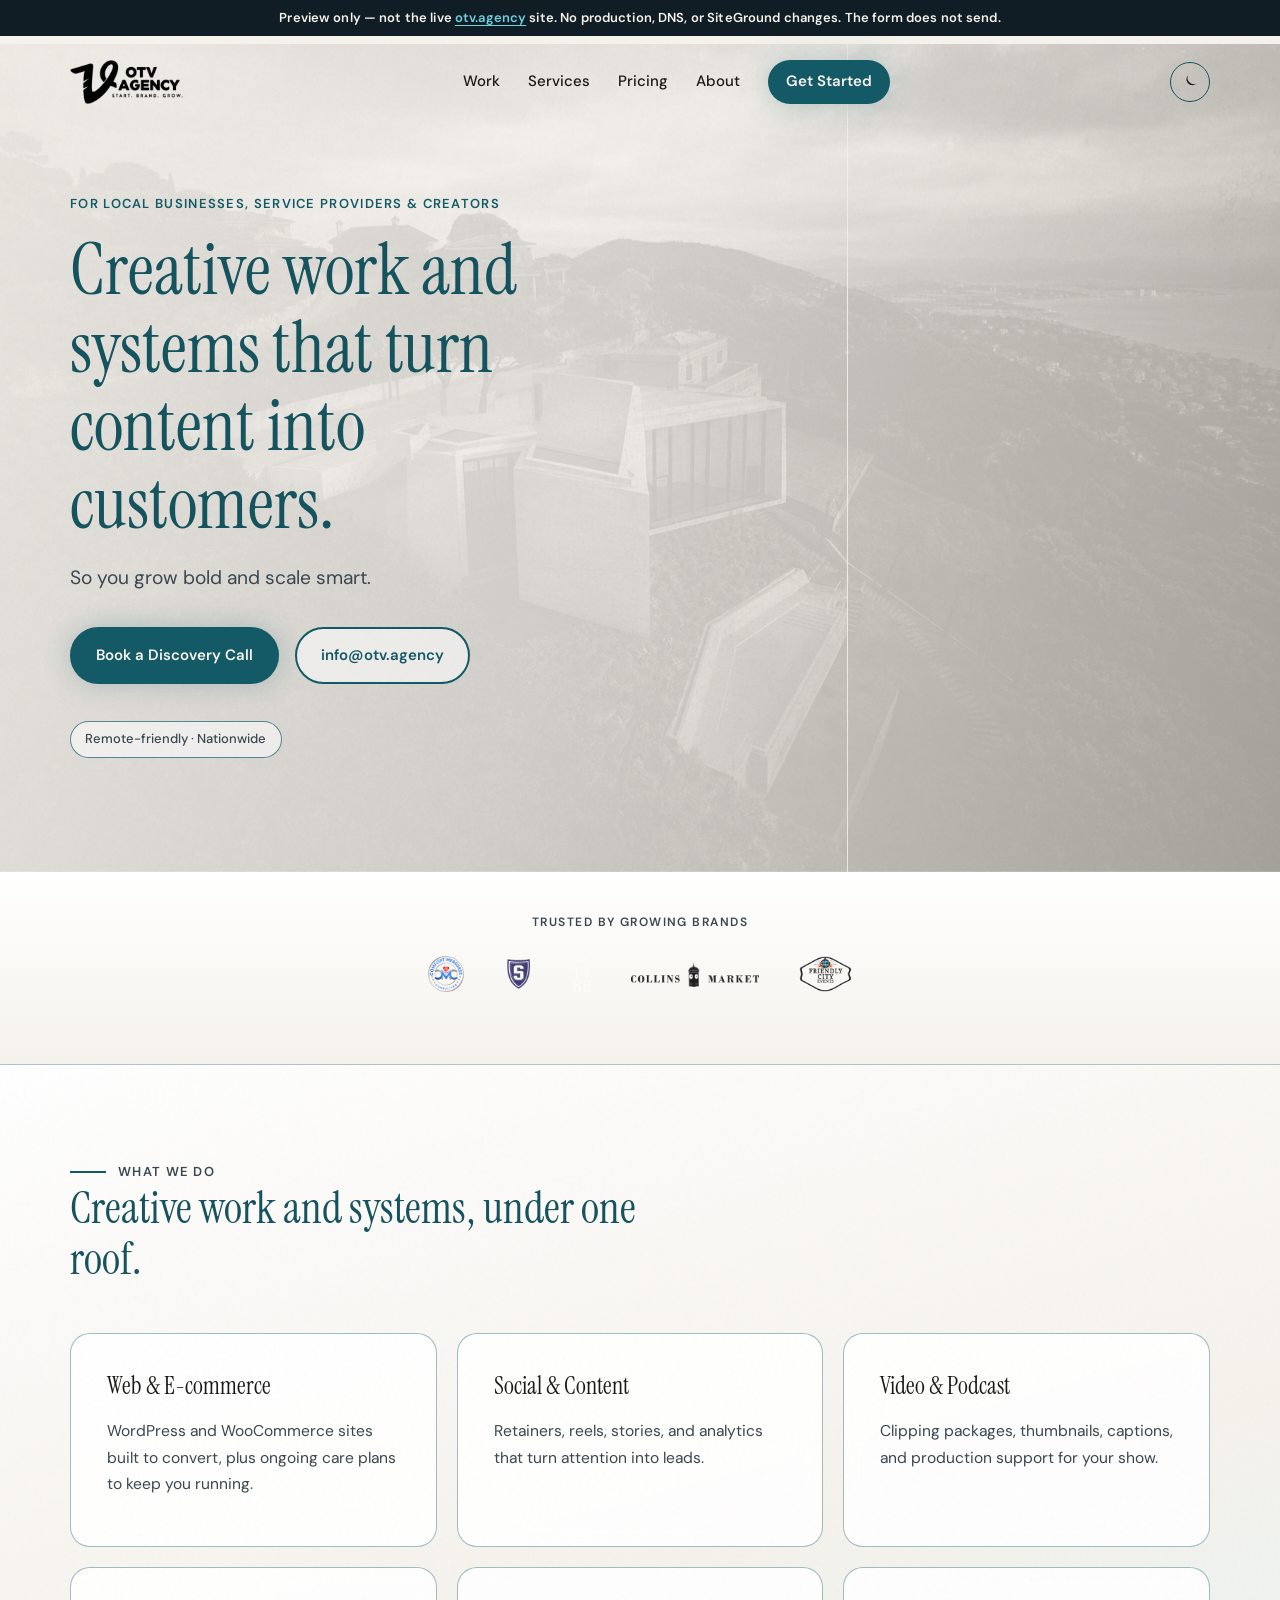
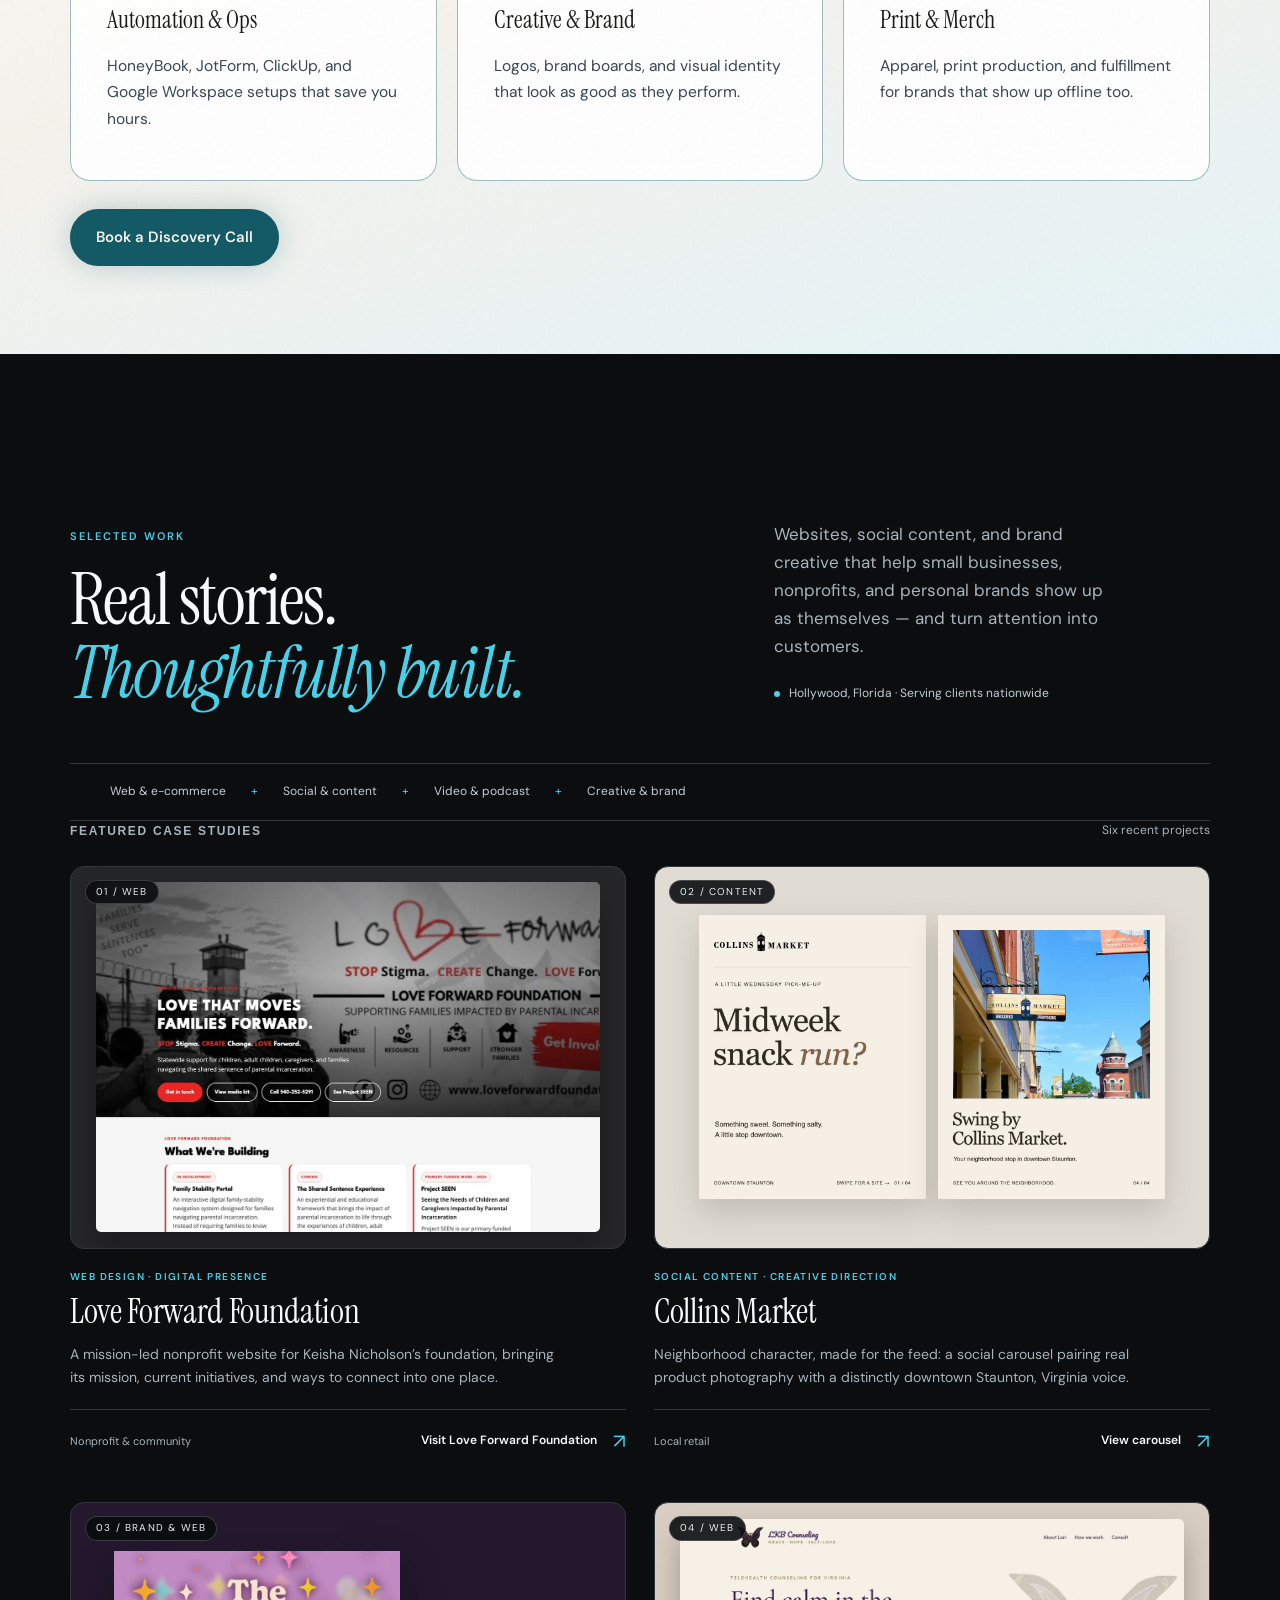
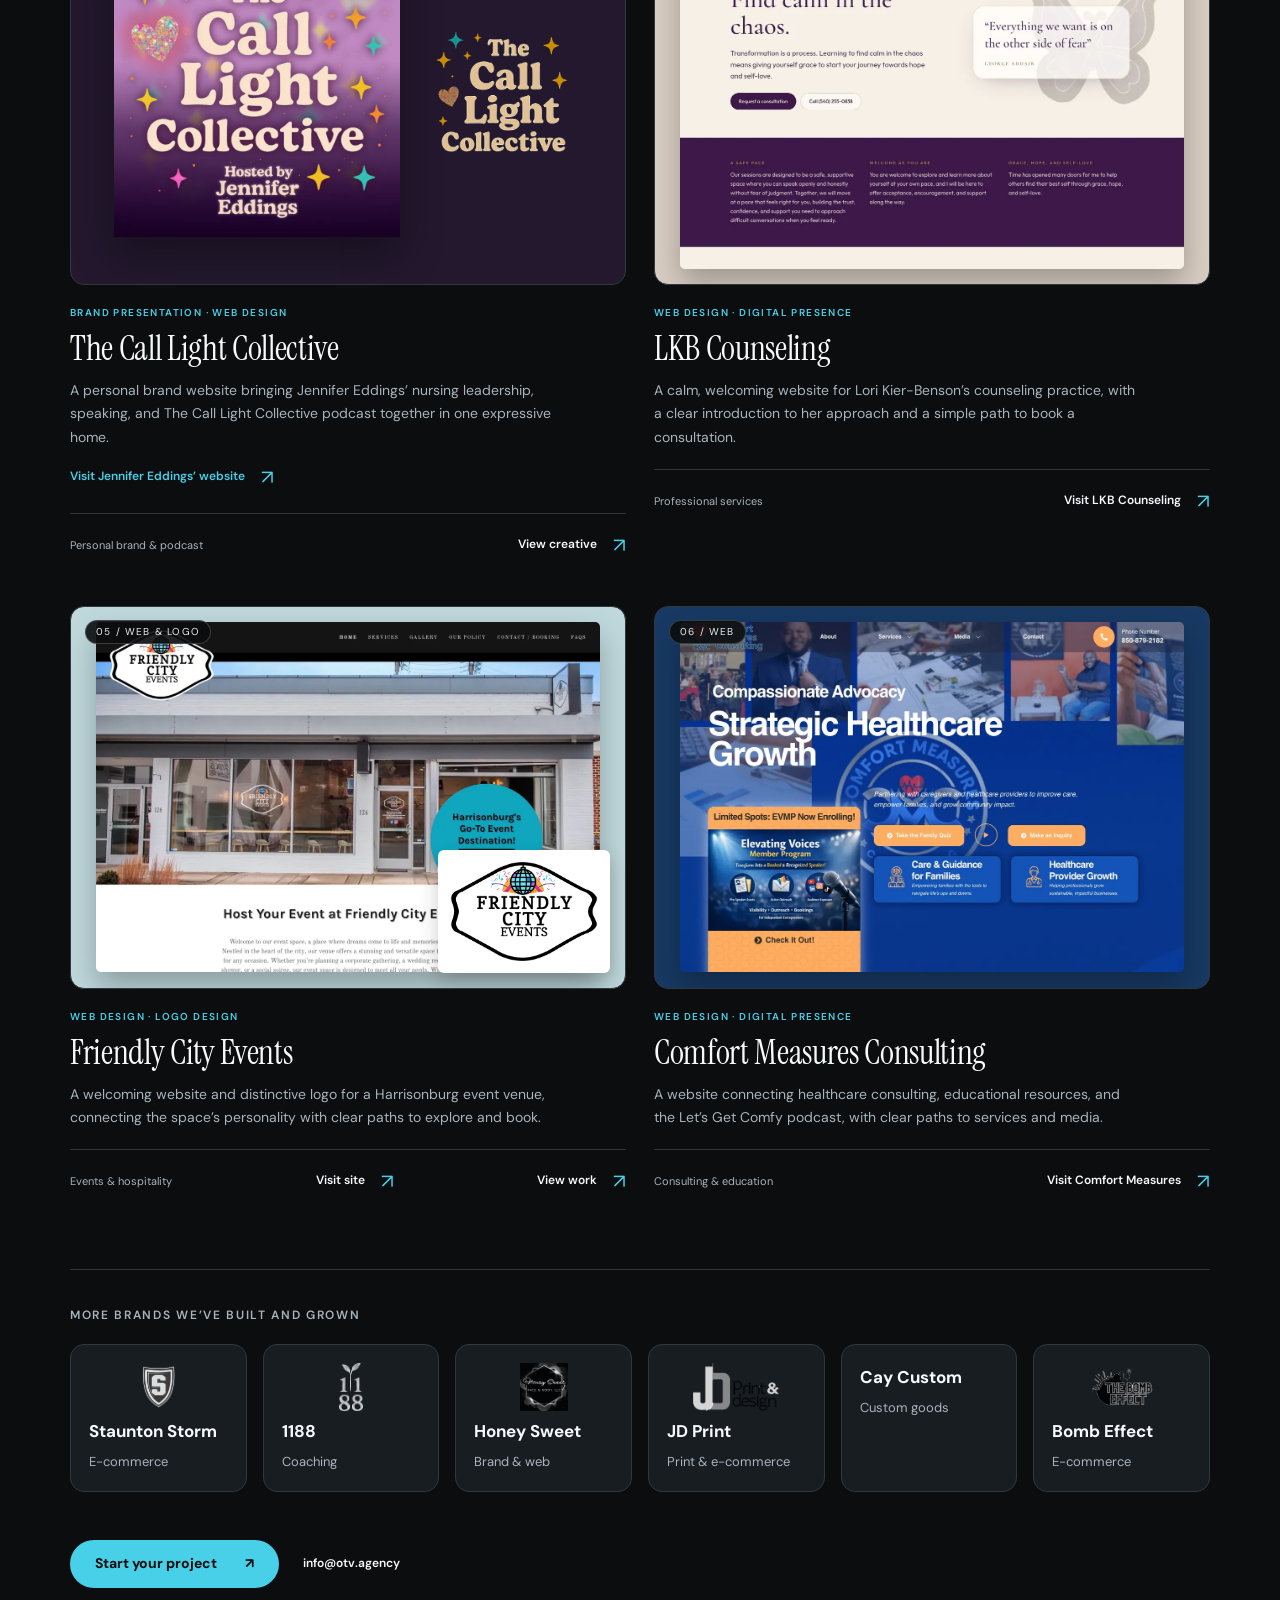
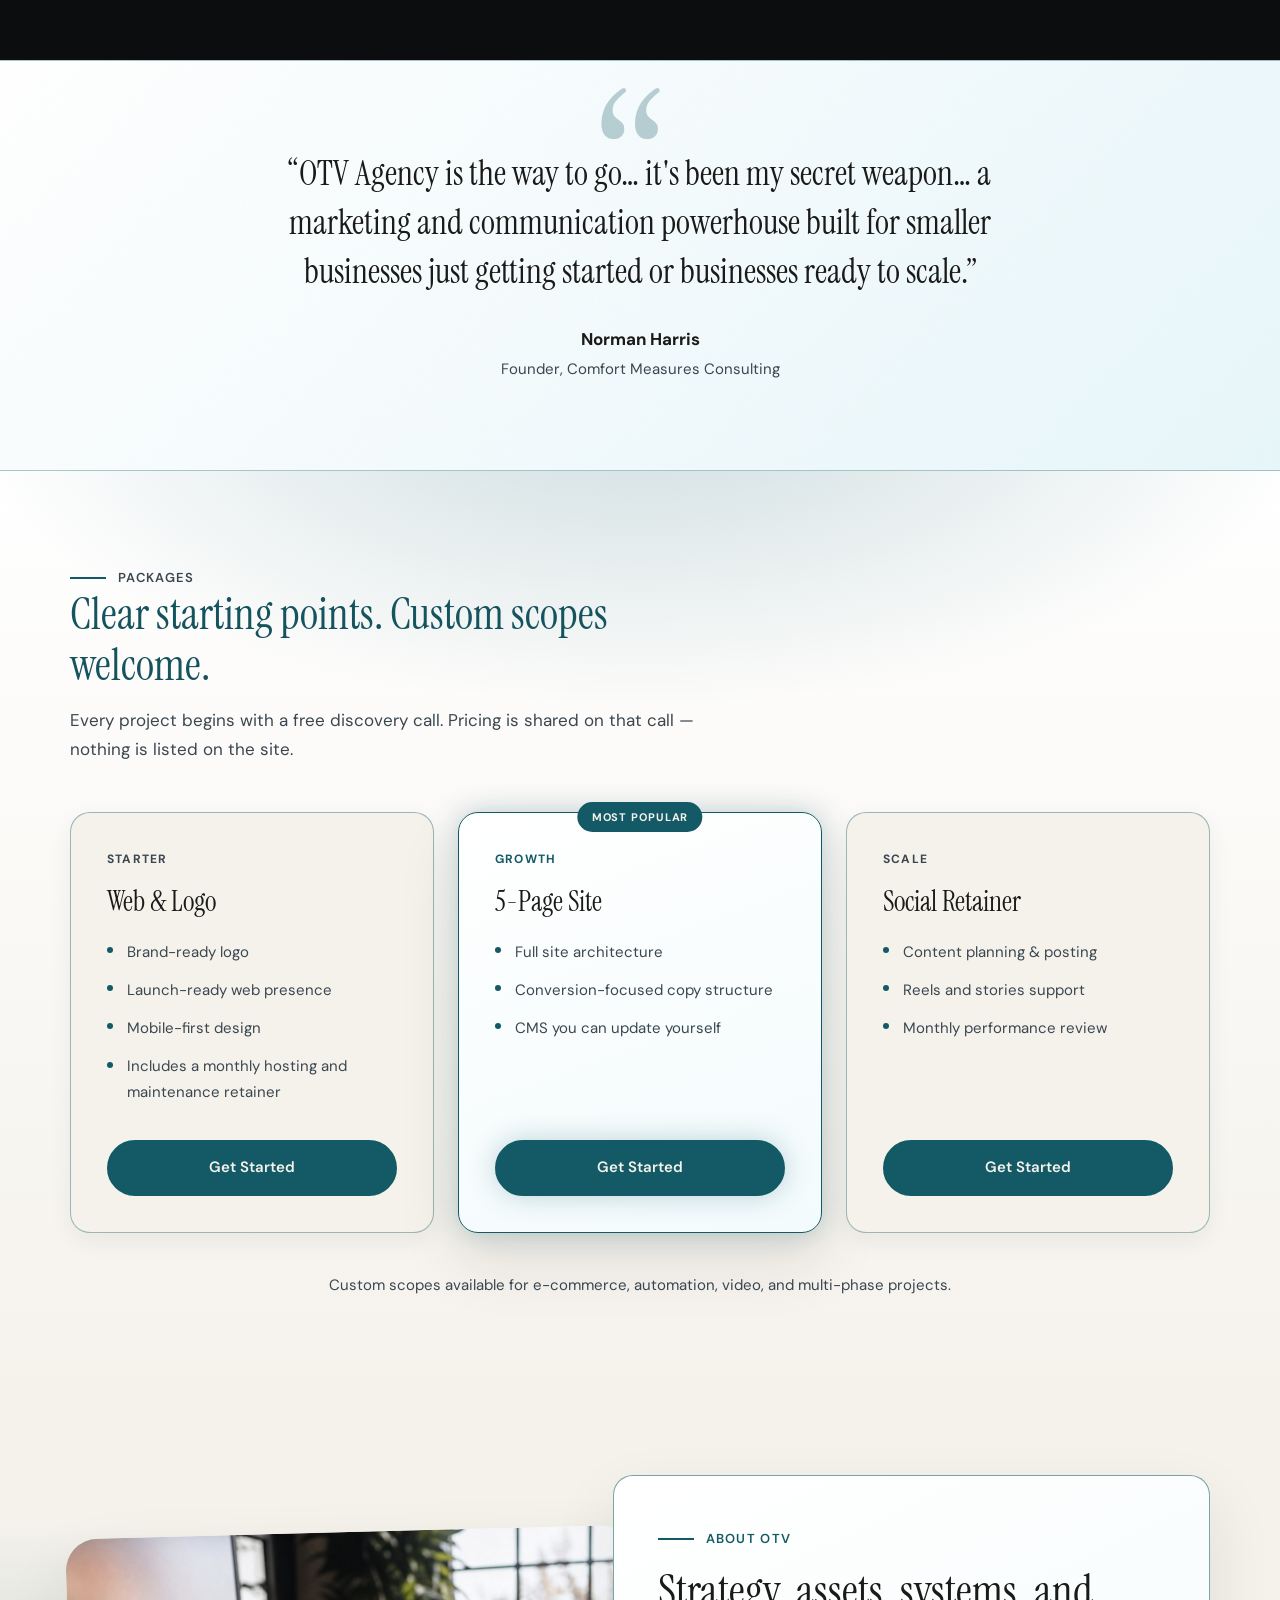
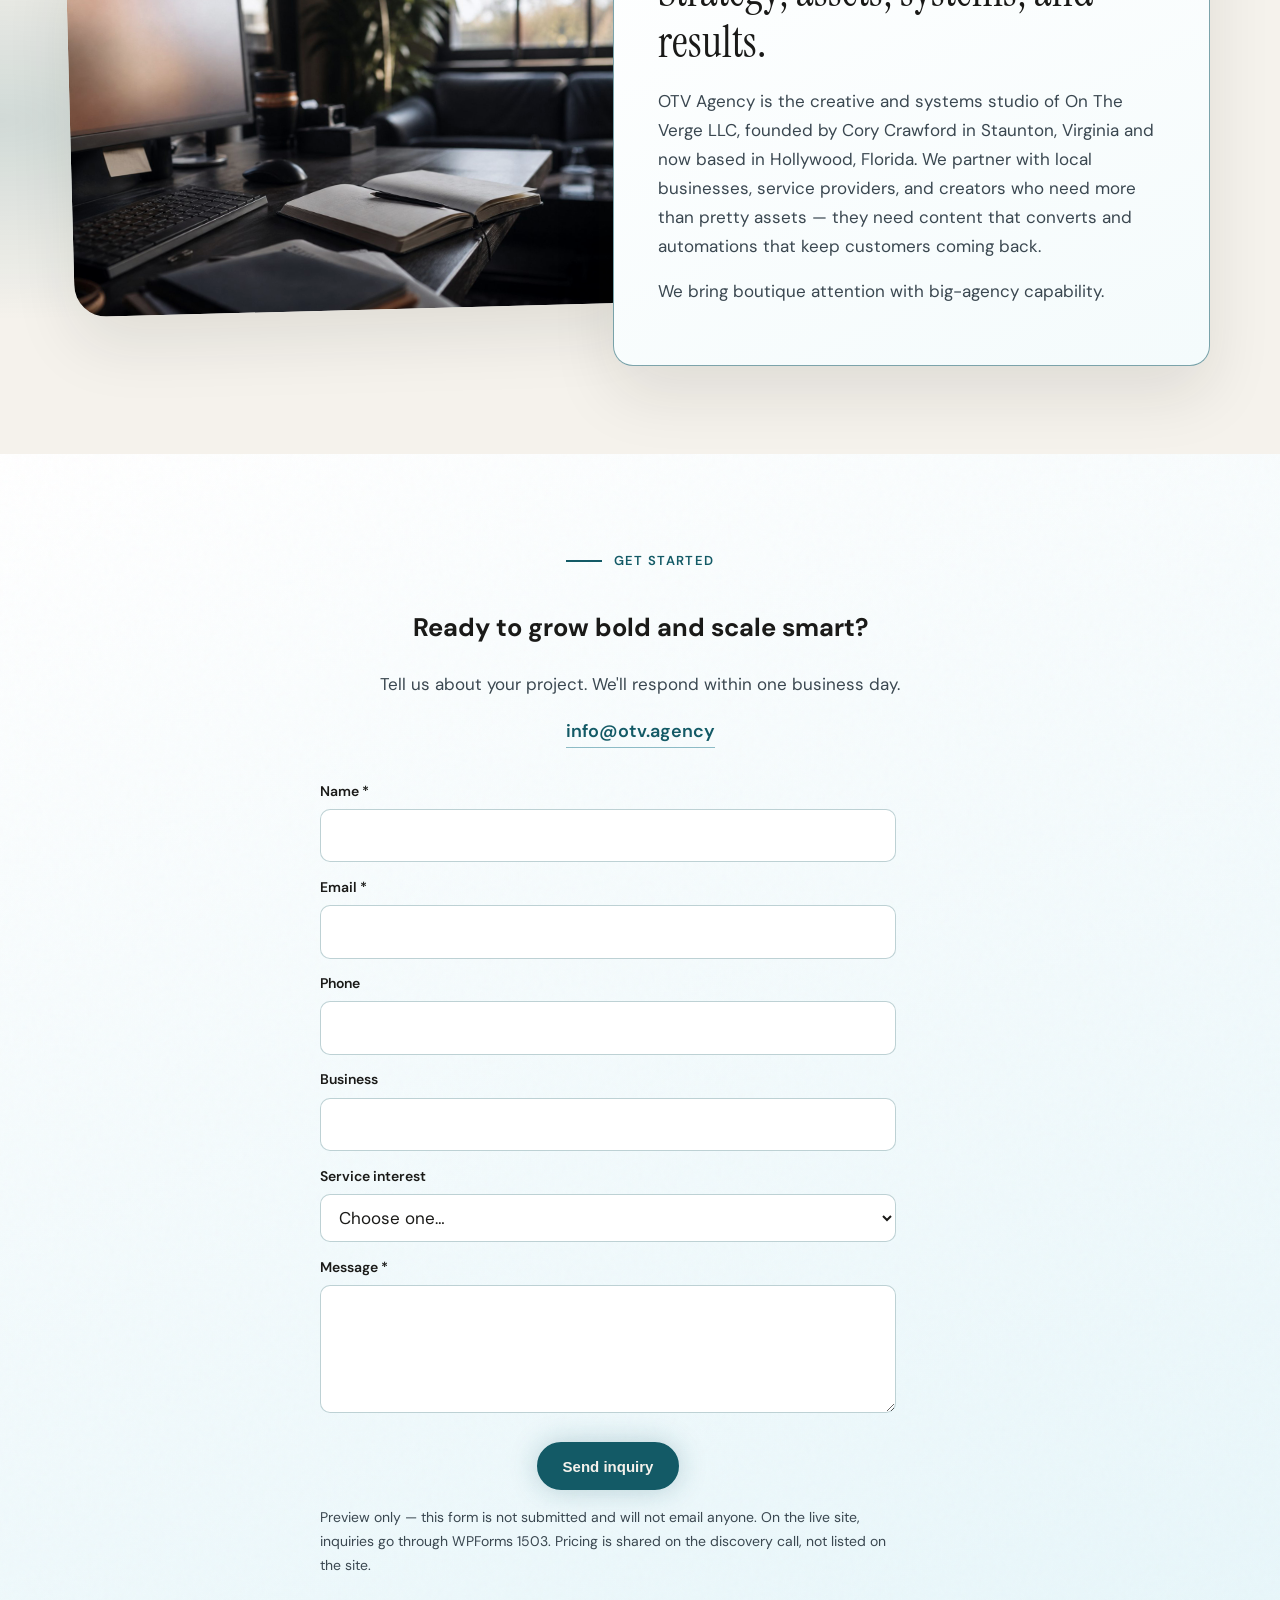
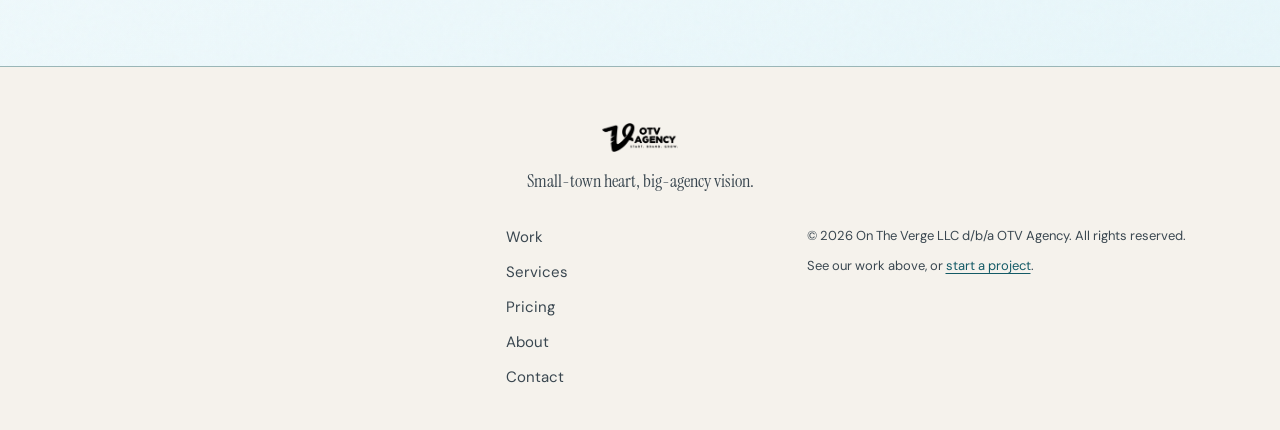
==== commit 66f16881: "Rebuild cleanup preview for theme 1.3.5 contrast fixes." ====
--- a/index.html
+++ b/index.html
@@ -29,8 +29,8 @@
   <link rel="preconnect" href="https://fonts.googleapis.com">
   <link rel="preconnect" href="https://fonts.gstatic.com" crossorigin>
   <link href="https://fonts.googleapis.com/css2?family=DM+Sans:ital,opsz,wght@0,9..40,400;0,9..40,500;0,9..40,600;0,9..40,700;1,9..40,400&amp;family=Instrument+Serif:ital@0;1&amp;display=swap" rel="stylesheet">
-  <link rel="stylesheet" href="theme/assets/css/main.css">
-  <link rel="stylesheet" href="theme/assets/portfolio-preview/portfolio.css">
+  <link rel="stylesheet" href="theme/assets/css/main.css?v=1.3.5">
+  <link rel="stylesheet" href="theme/assets/portfolio-preview/portfolio.css?v=1.3.5">
 </head>
 <body class="has-preview-banner home">
 
@@ -72,8 +72,8 @@
 </form>
 </div></section></main>
 <footer class="site-footer"><div class="container footer-inner"><div class="footer-brand"><img alt="OTV Agency" class="footer-logo footer-logo-light" height="70" src="theme/assets/images/logos/OTV-Agency-Horizontal.png" width="180"/><img alt="" aria-hidden="true" class="footer-logo footer-logo-dark" height="70" src="theme/assets/images/logos/OTV-Agency-HorizontalWHT.png" width="180"/> <p class="footer-tagline">Small-town heart, big-agency vision.</p></div><nav aria-label="Footer" class="footer-nav"> <a href="#work">Work</a> <a href="#services">Services</a> <a href="#pricing">Pricing</a> <a href="#about">About</a> <a href="#contact">Contact</a></nav><div class="footer-meta"><p>© 2026 On The Verge LLC d/b/a OTV Agency. All rights reserved.</p><p class="footer-note">See our work above, or <a href="#contact">start a project</a>.</p></div></div></footer>
-<script src="theme/assets/js/main.js" defer></script>
-<script src="theme/assets/portfolio-preview/portfolio.js" defer></script>
+<script src="theme/assets/js/main.js?v=1.3.5" defer></script>
+<script src="theme/assets/portfolio-preview/portfolio.js?v=1.3.5" defer></script>
 <script>
 document.getElementById('lead-form')?.addEventListener('submit', function (e) {
   e.preventDefault();
--- a/theme/assets/css/main.css
+++ b/theme/assets/css/main.css
@@ -130,8 +130,8 @@
   object-fit: contain;
   object-position: left center;
 }
-.brand-logo--light { display: none; }
-.brand-logo--dark { display: block; }
+.brand-logo--light { display: block; } /* dark artwork — light mode / cream surfaces */
+.brand-logo--dark { display: none; } /* white artwork — dark mode only */
 
 .site-nav { display: flex; align-items: center; gap: 1.75rem; }
 .site-nav a {
@@ -143,16 +143,16 @@
 .site-header.is-scrolled .site-nav a:hover { color: var(--cyan-ink); opacity: 1; }
 .nav-cta {
   padding: 0.55rem 1.15rem; border-radius: 999px;
-  background: var(--cyan); color: var(--ink) !important;
+  background: var(--cyan); color: #f5f2ec !important;
   font-weight: 600 !important;
   box-shadow: var(--glow-cyan);
 }
-.nav-cta:hover { background: var(--cyan-ink); color: var(--white) !important; }
+.nav-cta:hover { background: var(--cyan-ink); color: #f5f2ec !important; }
 .site-header.is-scrolled .nav-cta {
-  background: var(--cyan); color: var(--ink) !important;
+  background: var(--cyan); color: #f5f2ec !important;
 }
 .site-header.is-scrolled .nav-cta:hover {
-  background: var(--cyan-ink); color: var(--white) !important;
+  background: var(--cyan-ink); color: #f5f2ec !important;
 }
 
 .nav-toggle {
@@ -566,8 +566,8 @@
   font-weight: 700;
   letter-spacing: 0.08em;
   text-transform: uppercase;
-  background: var(--cyan);
-  color: var(--ink);
+  background: var(--otv-accent);
+  color: #f5f2ec;
   white-space: nowrap;
 }
 .pricing-tier {
@@ -619,8 +619,8 @@
 }
 .pricing-card--featured li::before { background: var(--cyan); }
 .pricing-card--featured .btn-primary {
-  background: var(--cyan);
-  color: var(--ink);
+  background: var(--otv-accent);
+  color: #f5f2ec;
 }
 .pricing-note {
   text-align: center;
@@ -1030,8 +1030,8 @@
     box-shadow: var(--shadow-md);
   }
   .site-nav.is-open { transform: translateX(0); }
-  .site-nav a { color: var(--ink) !important; font-size: 1.0625rem; }
-  .nav-cta { margin-top: 0.5rem; color: var(--ink) !important; }
+  .site-nav a:not(.nav-cta) { color: var(--ink) !important; font-size: 1.0625rem; }
+  .nav-cta { margin-top: 0.5rem; color: #f5f2ec !important; }
   .hero-inner { padding: 7rem 0 4rem; }
   .hero-grid {
     grid-template-columns: 1fr;
@@ -1401,8 +1401,10 @@
 /* 1.3.4 brand pass: logo swap, theme toggle, dark-mode surfaces      */
 /* ------------------------------------------------------------------ */
 
-.brand-logo--light { display: none; } /* dark artwork, for cream/light backgrounds */
-.brand-logo--dark { display: block; } /* white artwork, for hero / dark backgrounds */
+/* Light mode: always the dark lockup (visible on the cream header and cream hero overlay).
+   White lockup only in dark mode, where the hero uses a dark scrim. */
+.brand-logo--light { display: block; }
+.brand-logo--dark { display: none; }
 .site-header.is-scrolled .brand-logo--light { display: block; }
 .site-header.is-scrolled .brand-logo--dark { display: none; }
 [data-theme="dark"] .brand-logo--light,
@@ -1535,6 +1537,102 @@
   .theme-toggle { width: 2.75rem; height: 2.75rem; }
 }
 
+
+/* ------------------------------------------------------------------ */
+/* 1.3.5 contrast: dark hero scrim, logo lockup, section surfaces     */
+/* ------------------------------------------------------------------ */
+
+/* Dark-mode hero: guide surface #111d24 as a scrim so cream type meets WCAG AA. */
+[data-theme="dark"] .hero-media img {
+  filter: saturate(0.28) grayscale(0.12) contrast(1.05) brightness(0.5);
+}
+[data-theme="dark"] .hero-overlay {
+  background: linear-gradient(
+    105deg,
+    rgba(17, 29, 36, 0.92) 0%,
+    rgba(17, 29, 36, 0.88) 46%,
+    rgba(17, 29, 36, 0.82) 100%
+  );
+}
+[data-theme="dark"] .hero-grain {
+  mix-blend-mode: overlay;
+  opacity: 0.05;
+}
+[data-theme="dark"] .hero-badge {
+  background: rgba(17, 29, 36, 0.55);
+  border-color: rgba(245, 242, 236, 0.4);
+  color: var(--otv-text-secondary);
+}
+[data-theme="dark"] .hero-eyebrow,
+[data-theme="dark"] .hero-lede {
+  color: var(--otv-text-secondary);
+}
+
+/* Unscrolled header sits over the scrim — keep nav cream, not washed out. */
+[data-theme="dark"] .site-header:not(.is-scrolled) {
+  background: linear-gradient(180deg, rgba(17, 29, 36, 0.55) 0%, rgba(17, 29, 36, 0) 100%);
+}
+
+[data-theme="dark"] .proof-strip {
+  background: var(--otv-surface);
+  border-bottom-color: rgba(63, 191, 210, 0.35);
+}
+[data-theme="dark"] .pricing {
+  background: var(--otv-surface);
+}
+[data-theme="dark"] .pricing-card--featured {
+  background: var(--otv-panel);
+  color: var(--otv-text);
+}
+[data-theme="dark"] .pricing-badge {
+  background: #f5f2ec;
+  color: #1a1a18;
+}
+[data-theme="dark"] .service-card:hover {
+  background: var(--otv-panel);
+  border-color: rgba(63, 191, 210, 0.6);
+}
+[data-theme="dark"] .work-thumb,
+[data-theme="dark"] .work-card:hover .work-thumb,
+[data-theme="dark"] .work-thumb--1,
+[data-theme="dark"] .work-thumb--2,
+[data-theme="dark"] .work-thumb--3,
+[data-theme="dark"] .work-thumb--4,
+[data-theme="dark"] .work-thumb--5,
+[data-theme="dark"] .work-thumb--6 {
+  background: var(--otv-surface-alt);
+  border-bottom-color: rgba(63, 191, 210, 0.28);
+}
+[data-theme="dark"] .work-meta h3 { color: var(--otv-heading); }
+
+@media (max-width: 768px) {
+  [data-theme="dark"] .site-nav {
+    background: var(--otv-surface);
+    border-left-color: rgba(63, 191, 210, 0.35);
+  }
+  [data-theme="dark"] .site-nav a.nav-cta {
+    color: #1a1a18 !important;
+  }
+}
+
+[data-theme="dark"] .hero-offer {
+  background: rgba(28, 48, 57, 0.92);
+  border-color: rgba(63, 191, 210, 0.45);
+}
+[data-theme="dark"] .intake-form-embed {
+  background: var(--otv-panel);
+  border-color: rgba(63, 191, 210, 0.35);
+}
+[data-theme="dark"].is-editing .service-example,
+[data-theme="dark"] .is-editing .service-example,
+[data-theme="dark"].is-editing #svc-web:checked ~ .services-grid label[for="svc-web"],
+[data-theme="dark"].is-editing #svc-social:checked ~ .services-grid label[for="svc-social"],
+[data-theme="dark"].is-editing #svc-video:checked ~ .services-grid label[for="svc-video"],
+[data-theme="dark"].is-editing #svc-automation:checked ~ .services-grid label[for="svc-automation"],
+[data-theme="dark"].is-editing #svc-print:checked ~ .services-grid label[for="svc-print"] {
+  background: var(--otv-panel);
+}
+
 /* Preview-only banner and lead form (not shipped as a live WP plugin) */
 .preview-banner {
   position: fixed; top: 0; left: 0; right: 0; z-index: 10000;
@@ -1547,8 +1645,24 @@
 body.has-preview-banner { padding-top: var(--preview-banner-h); }
 body.has-preview-banner .site-header { top: var(--preview-banner-h); }
 body.has-preview-banner .site-nav { top: var(--preview-banner-h); }
-
-/* Preview form / banner helpers only. CTA colors come from theme 1.3.4. */
+@media (max-width: 768px) {
+  :root { --preview-banner-h: 5.25rem; }
+}
+
+/* Preview form / banner helpers only. CTA colors come from the theme. */
+[data-theme="dark"] .contact-form-preview input,
+[data-theme="dark"] .contact-form-preview select,
+[data-theme="dark"] .contact-form-preview textarea {
+  background: var(--otv-surface);
+  color: var(--otv-text);
+  border-color: rgba(63, 191, 210, 0.35);
+}
+[data-theme="dark"] .footer-note a { color: #6fd0df; }
+[data-theme="dark"] .contact-form-preview .form-success {
+  background: var(--otv-panel);
+  color: var(--otv-text);
+}
+
 
 .services-grid + .services-foot {
   margin-top: 1.75rem;
